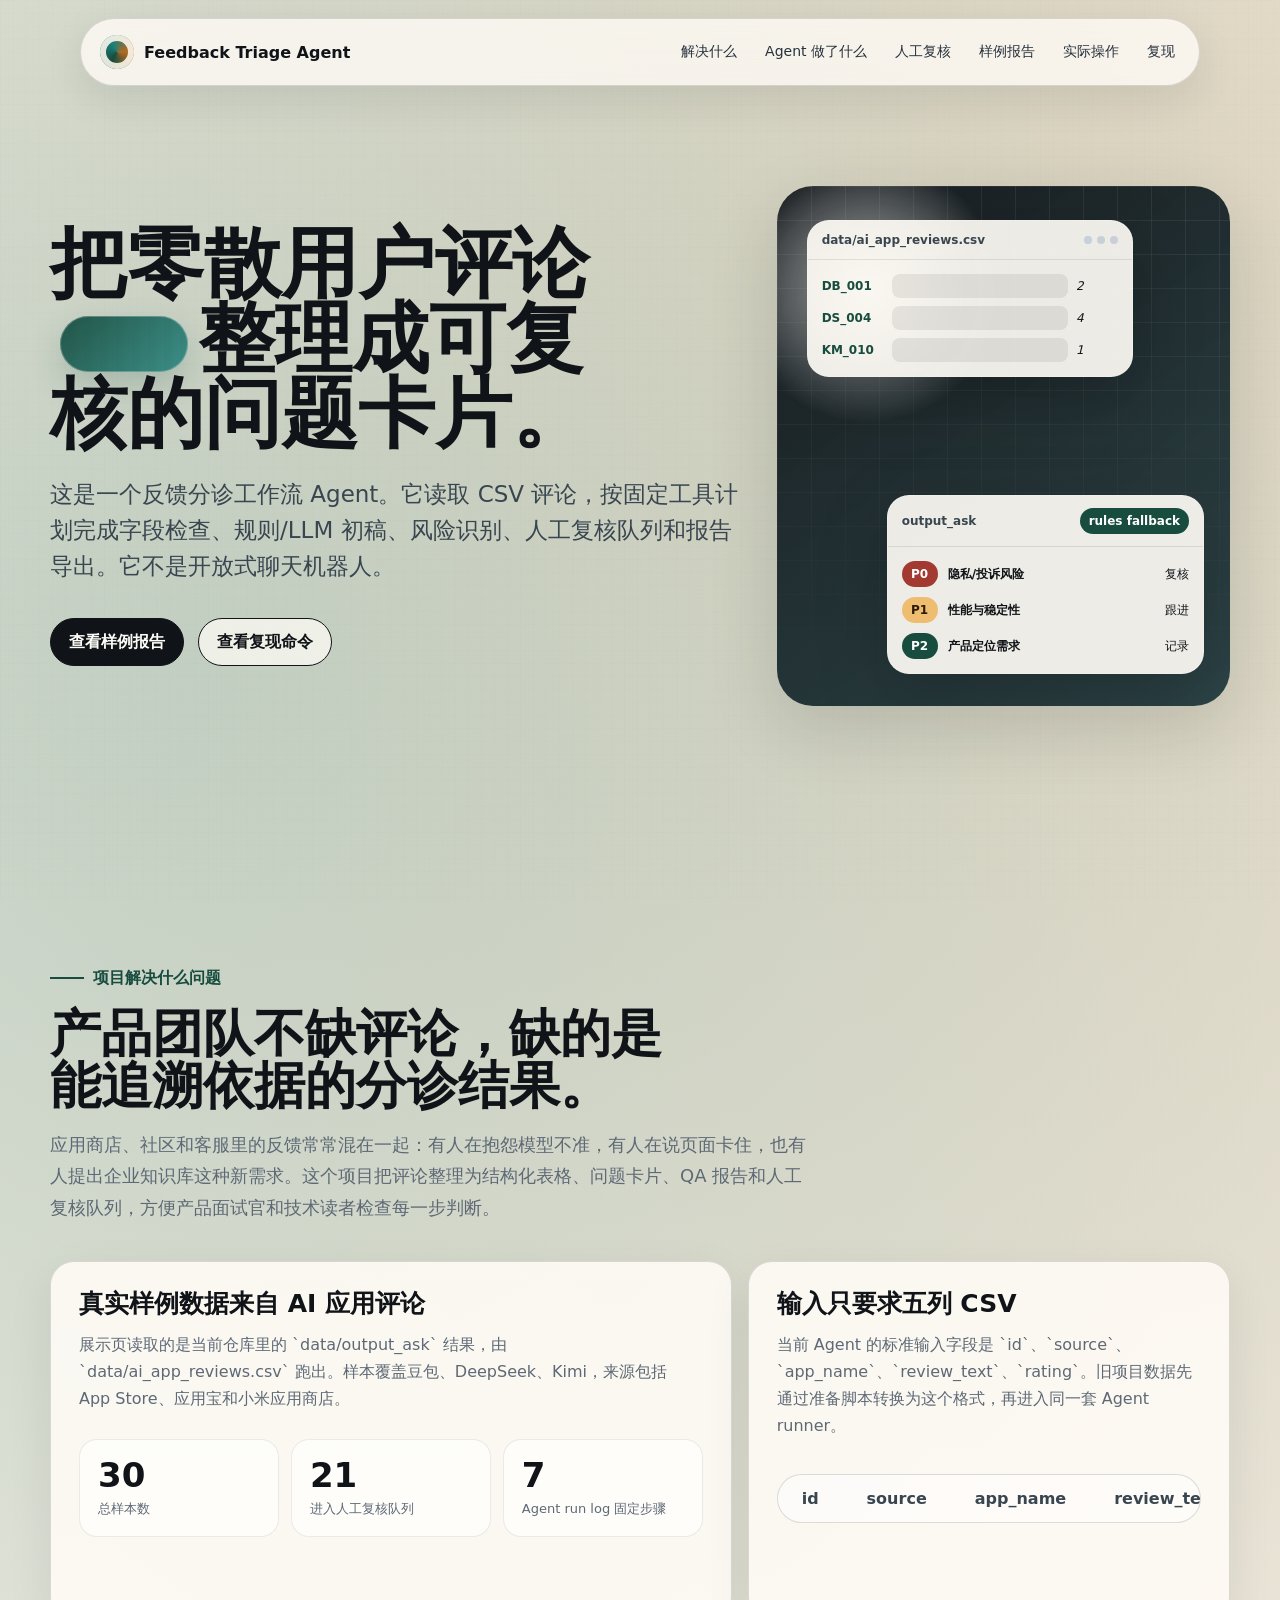
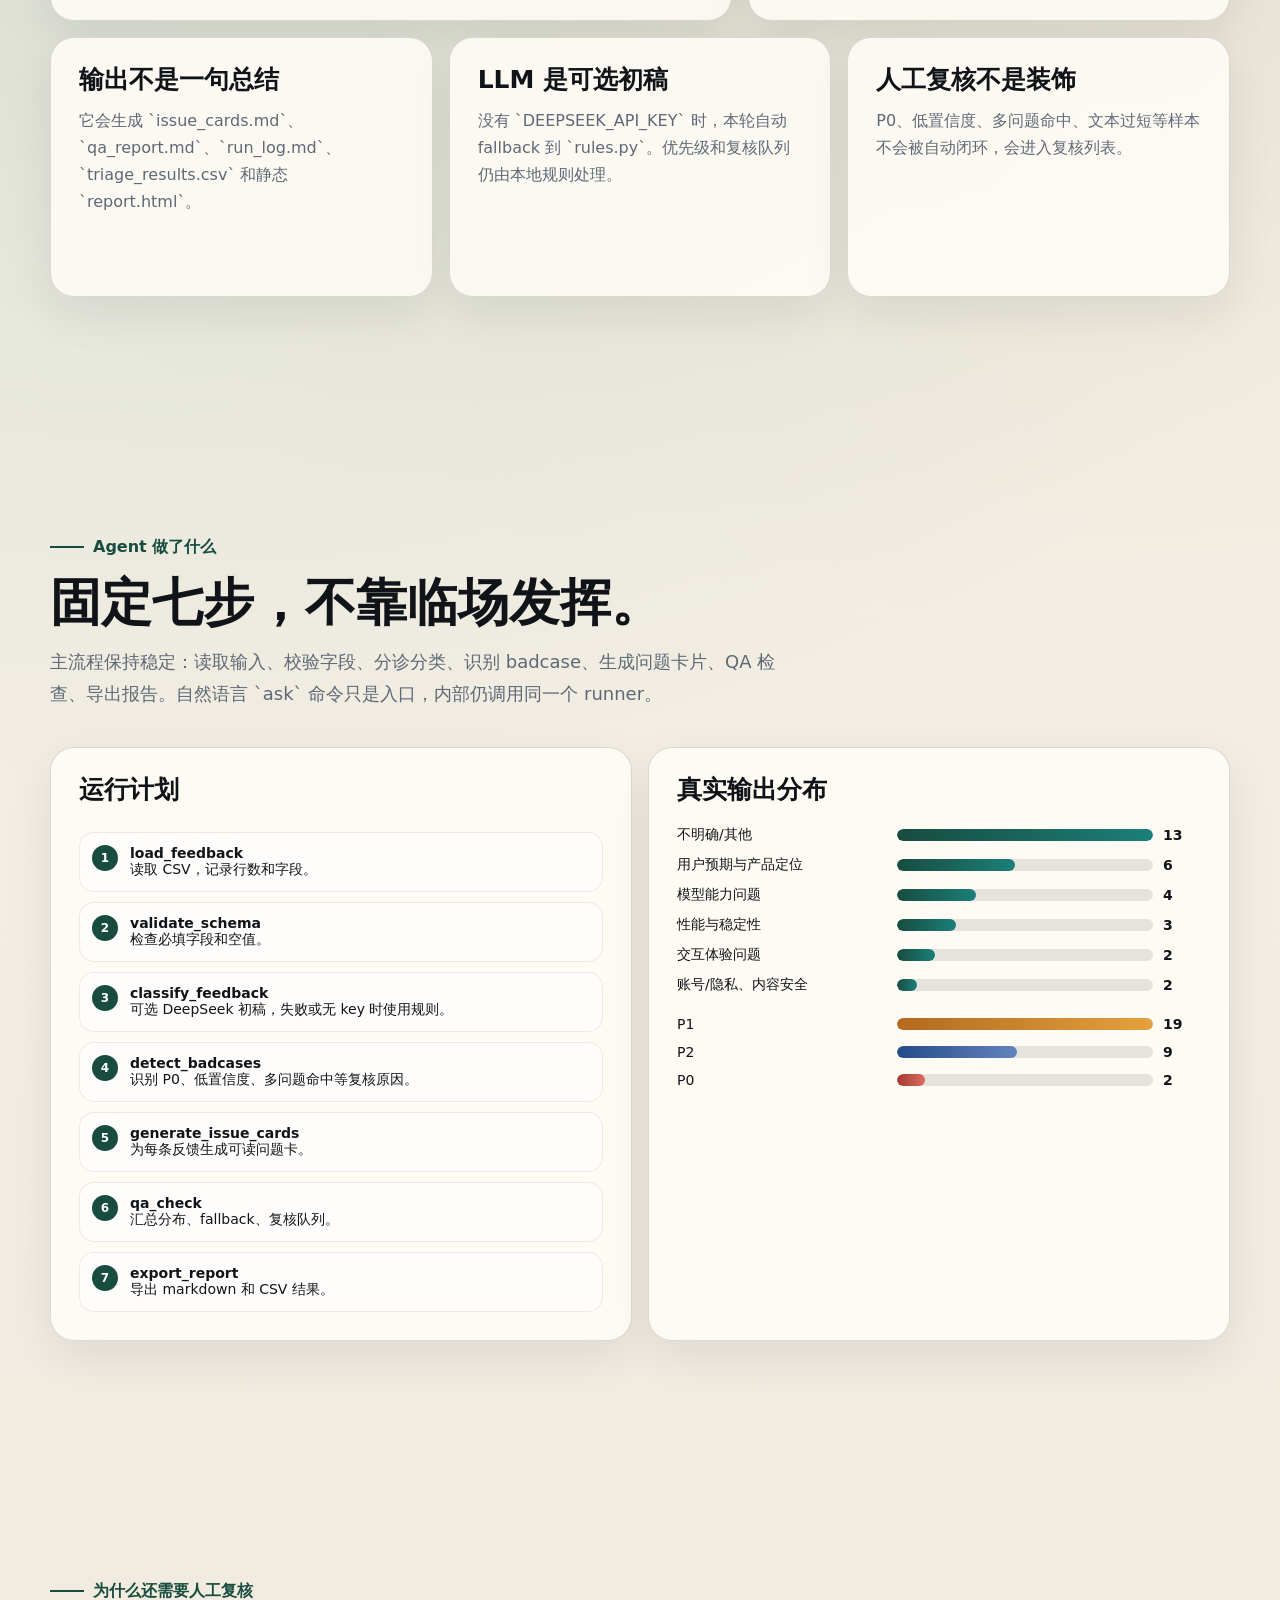
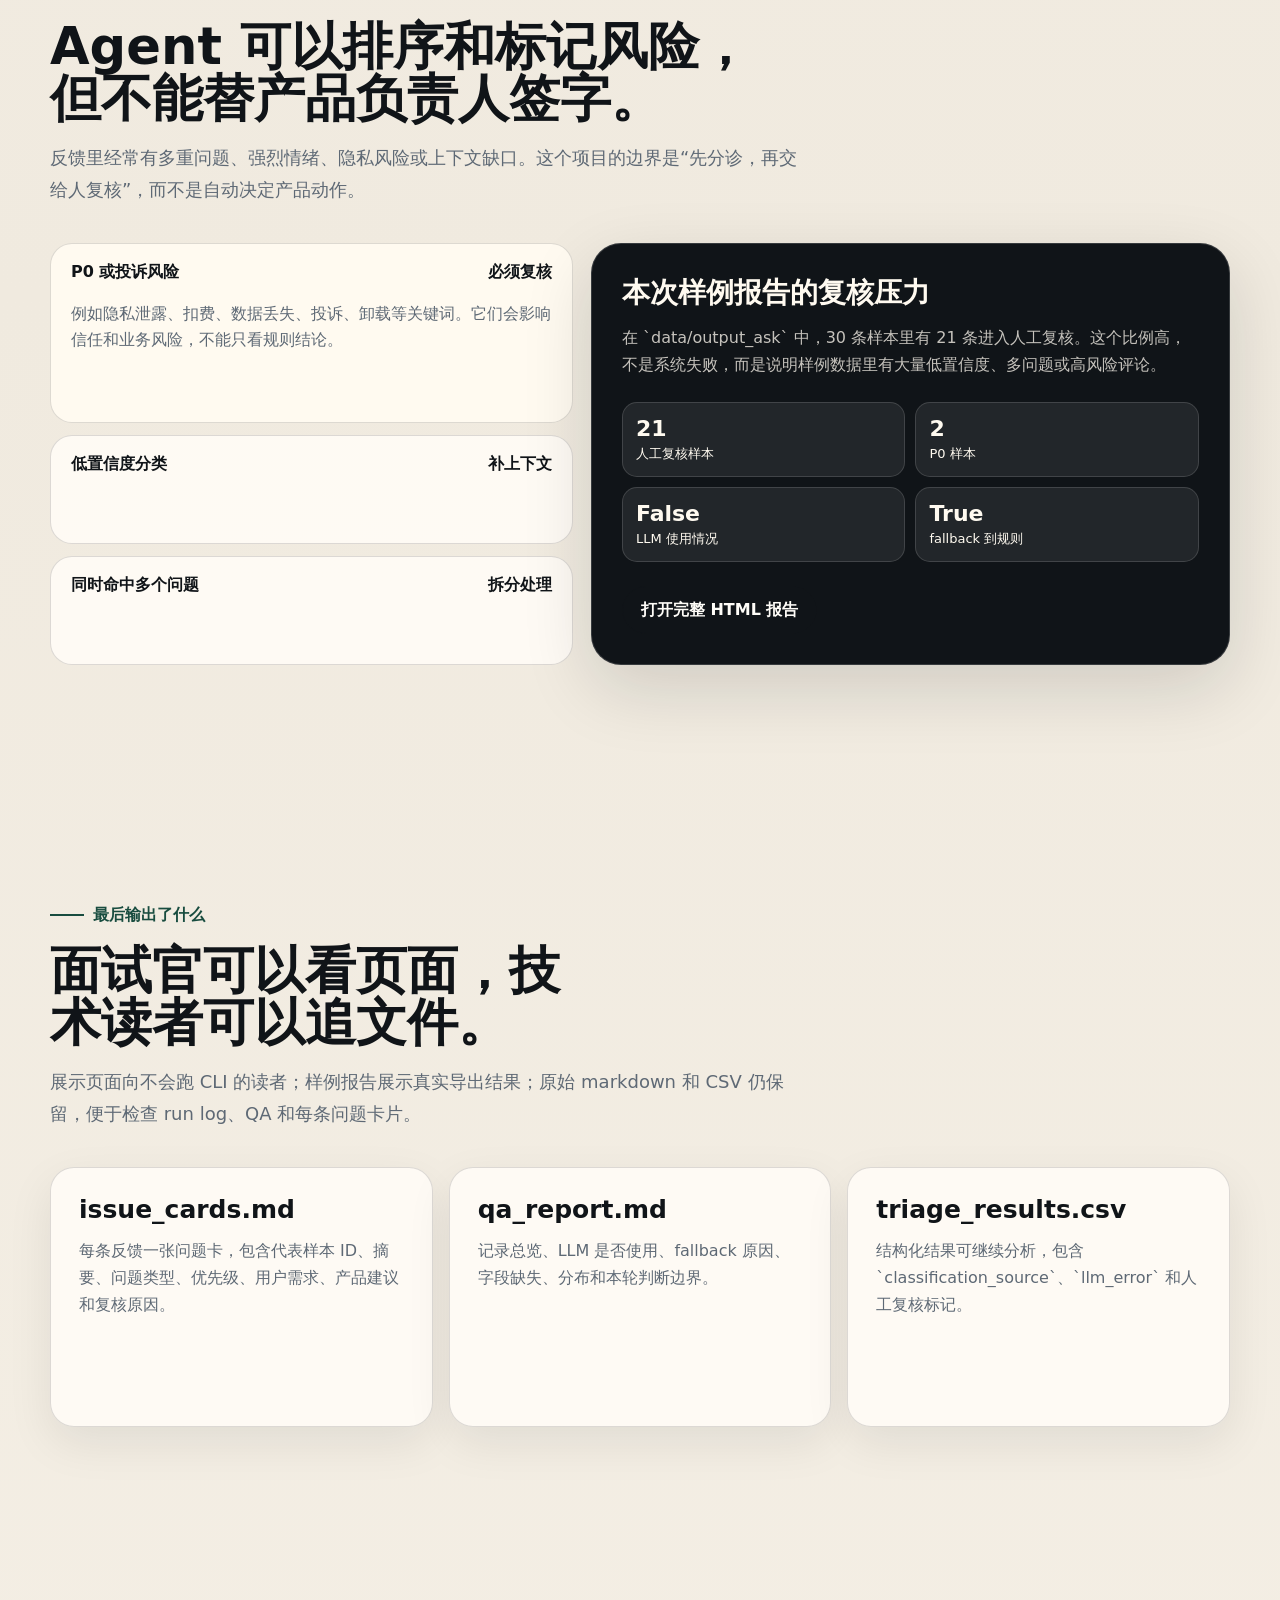
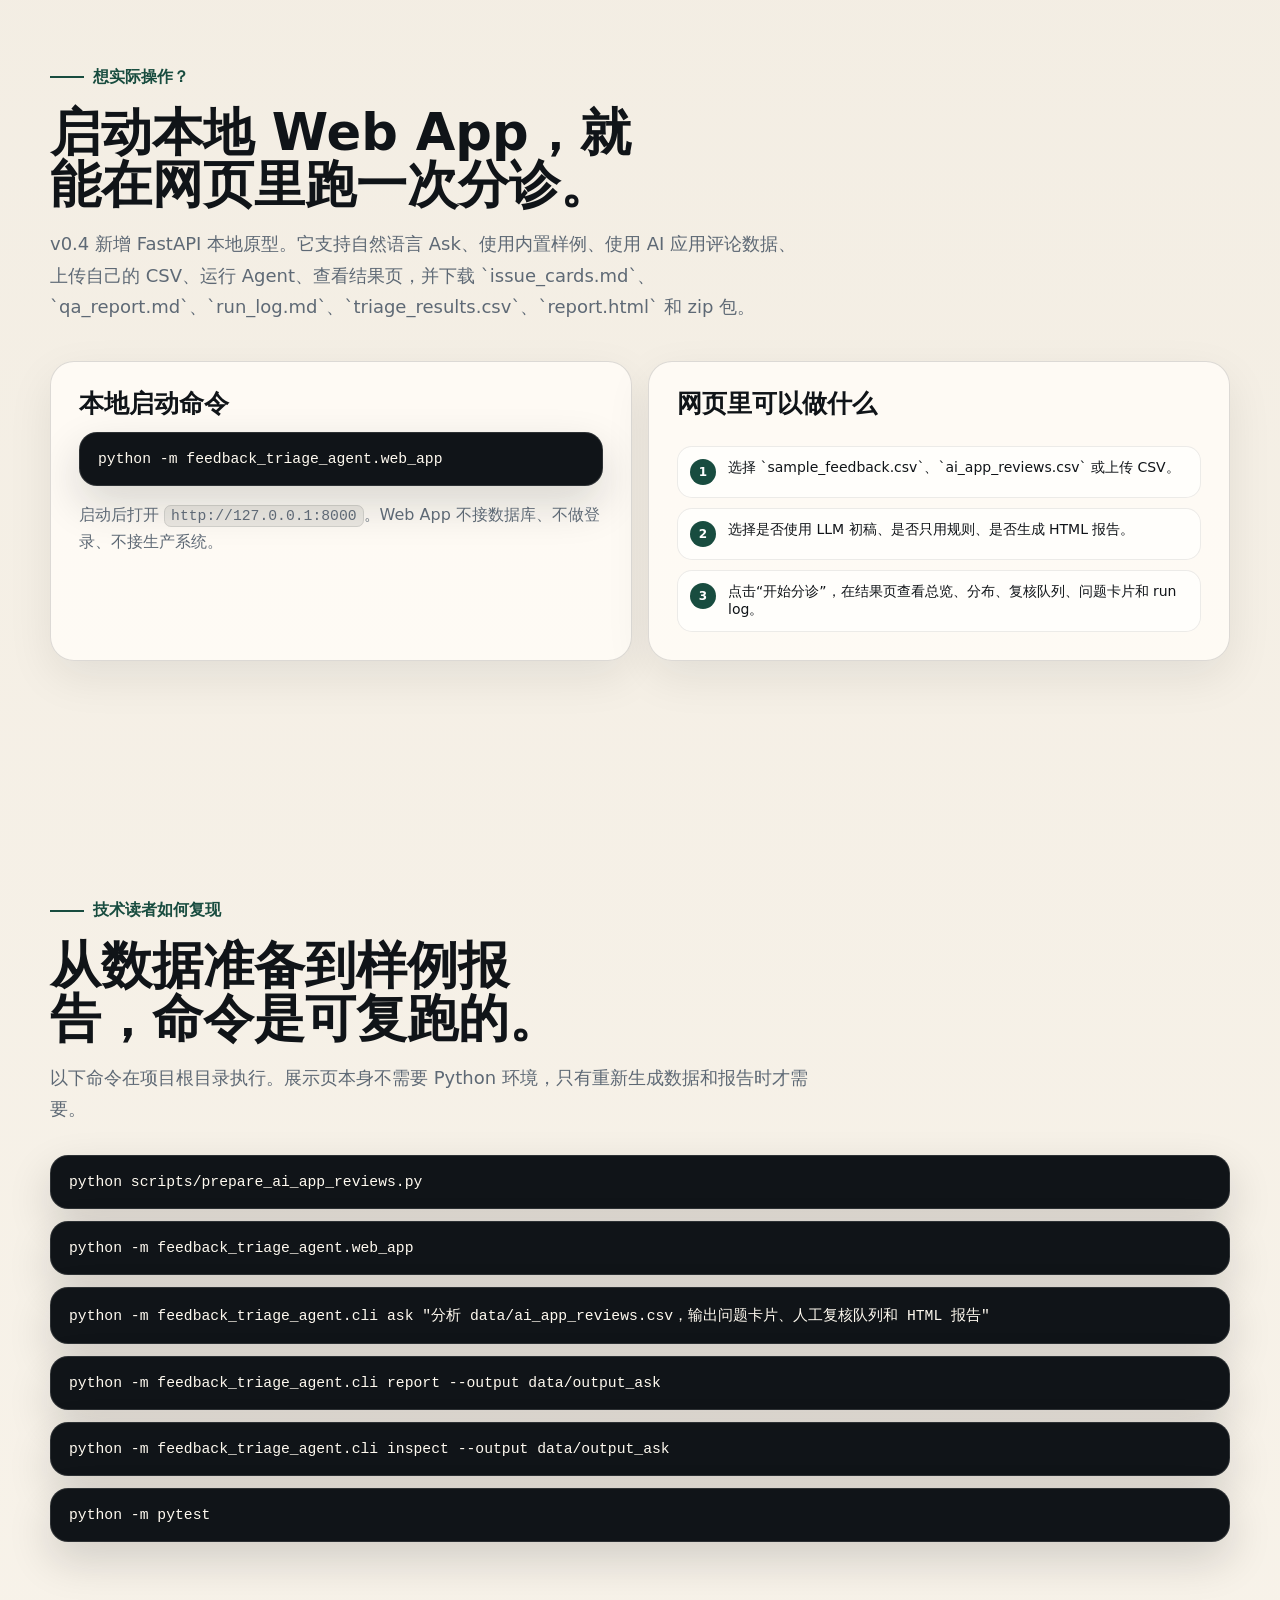
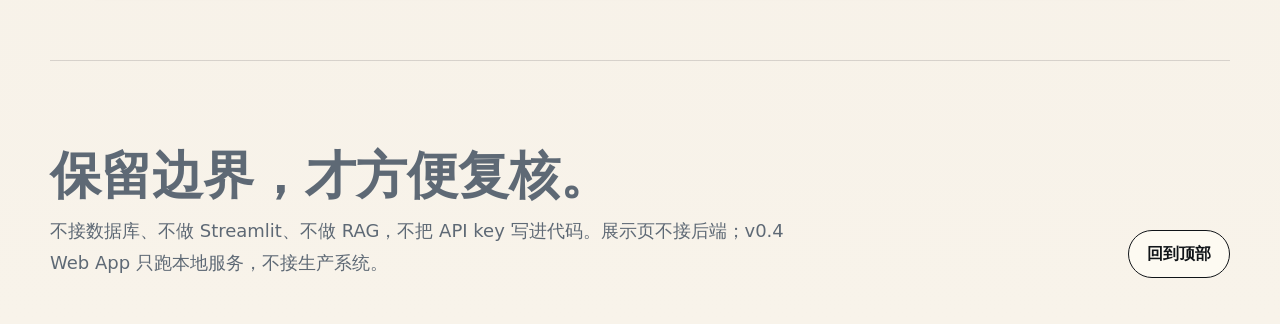
==== docs/index.html @ 5453285f "Add natural language Ask workflow and portfolio screenshots" ====
<!doctype html>
<html lang="zh-CN">
<head>
  <meta charset="utf-8">
  <meta name="viewport" content="width=device-width, initial-scale=1">
  <title>Feedback Triage Agent 展示入口</title>
  <style>
    :root {
      --ink: #101418;
      --muted: #5e6975;
      --paper: #f6f1e8;
      --panel: rgba(255, 252, 246, 0.88);
      --panel-strong: #fffaf0;
      --line: rgba(16, 20, 24, 0.14);
      --green: #184c3f;
      --teal: #1b7f79;
      --amber: #b4691f;
      --red: #a33a32;
      --blue: #244c89;
      --shadow: 0 24px 70px rgba(16, 20, 24, 0.14);
      --radius: 24px;
    }

    * { box-sizing: border-box; }
    html { scroll-behavior: smooth; }
    body {
      margin: 0;
      font-family: ui-sans-serif, system-ui, -apple-system, BlinkMacSystemFont, "Segoe UI", sans-serif;
      color: var(--ink);
      background:
        radial-gradient(circle at 15% 10%, rgba(27, 127, 121, 0.22), transparent 28%),
        radial-gradient(circle at 82% 4%, rgba(180, 105, 31, 0.18), transparent 30%),
        linear-gradient(180deg, #f8f3ea 0%, #f0eadf 52%, #f8f3ea 100%);
      min-height: 100vh;
      overflow-x: hidden;
    }

    a { color: inherit; text-decoration: none; }
    code {
      font-family: ui-monospace, SFMono-Regular, Menlo, Monaco, Consolas, "Liberation Mono", monospace;
      background: rgba(16, 20, 24, 0.08);
      border: 1px solid rgba(16, 20, 24, 0.1);
      border-radius: 7px;
      padding: 2px 6px;
      font-size: 0.92em;
    }

    .grain {
      pointer-events: none;
      position: fixed;
      inset: 0;
      opacity: 0.18;
      mix-blend-mode: multiply;
      background-image:
        linear-gradient(90deg, rgba(16, 20, 24, 0.045) 1px, transparent 1px),
        linear-gradient(rgba(16, 20, 24, 0.035) 1px, transparent 1px);
      background-size: 13px 13px;
      z-index: 1;
    }

    .nav {
      position: sticky;
      top: 18px;
      z-index: 20;
      width: min(1120px, calc(100% - 32px));
      margin: 18px auto 0;
      padding: 10px 12px;
      display: flex;
      align-items: center;
      justify-content: space-between;
      gap: 18px;
      border: 1px solid rgba(16, 20, 24, 0.14);
      border-radius: 999px;
      background: rgba(255, 252, 246, 0.78);
      backdrop-filter: blur(18px);
      box-shadow: 0 14px 40px rgba(16, 20, 24, 0.09);
    }

    .brand {
      display: inline-flex;
      align-items: center;
      gap: 10px;
      padding: 6px 12px 6px 7px;
      font-weight: 740;
      letter-spacing: 0;
      white-space: nowrap;
    }

    .brand-mark {
      width: 34px;
      height: 34px;
      border-radius: 50%;
      background: conic-gradient(from 210deg, var(--green), var(--teal), var(--amber), var(--green));
      box-shadow: inset 0 0 0 6px rgba(255, 250, 240, 0.88);
    }

    .nav-links {
      display: flex;
      align-items: center;
      gap: 4px;
      flex-wrap: wrap;
      justify-content: flex-end;
    }

    .nav-links a {
      padding: 10px 12px;
      border-radius: 999px;
      color: #26313b;
      font-size: 14px;
    }

    .nav-links a:hover { background: rgba(16, 20, 24, 0.08); }

    main {
      position: relative;
      z-index: 2;
      width: min(1180px, calc(100% - 32px));
      margin: 0 auto;
    }

    .hero {
      min-height: 760px;
      display: grid;
      grid-template-columns: minmax(0, 1.1fr) minmax(310px, 0.72fr);
      gap: 34px;
      align-items: center;
      padding: 92px 0 132px;
    }

    h1 {
      max-width: 1120px;
      margin: 0;
      font-size: clamp(44px, 6vw, 82px);
      line-height: 0.98;
      letter-spacing: 0;
      text-wrap: balance;
    }

    .inline-signal {
      display: inline-block;
      width: clamp(78px, 10vw, 140px);
      height: clamp(34px, 4.6vw, 56px);
      margin: 0 10px;
      border-radius: 999px;
      vertical-align: middle;
      background:
        linear-gradient(135deg, rgba(24, 76, 63, 0.95), rgba(27, 127, 121, 0.82)),
        repeating-linear-gradient(90deg, rgba(255,255,255,0.2) 0 8px, transparent 8px 16px);
      box-shadow: inset 0 0 0 1px rgba(255,255,255,0.26), 0 14px 34px rgba(24, 76, 63, 0.2);
    }

    .hero-copy {
      max-width: 760px;
      margin-top: 26px;
      font-size: clamp(18px, 2vw, 23px);
      line-height: 1.55;
      color: #394650;
    }

    .hero-actions {
      display: flex;
      gap: 14px;
      flex-wrap: wrap;
      margin-top: 34px;
    }

    .button {
      display: inline-flex;
      align-items: center;
      justify-content: center;
      min-height: 48px;
      padding: 0 18px;
      border-radius: 999px;
      border: 1px solid var(--ink);
      font-weight: 720;
      transition: transform 220ms ease, box-shadow 220ms ease, background 220ms ease;
    }

    .button:hover { transform: translateY(-2px); box-shadow: 0 16px 34px rgba(16, 20, 24, 0.13); }
    .button.primary { background: var(--ink); color: #fffdf8; }
    .button.secondary { background: rgba(255, 252, 246, 0.72); color: var(--ink); }

    .hero-visual {
      position: relative;
      min-height: 520px;
      border-radius: 36px;
      overflow: hidden;
      background:
        radial-gradient(circle at 20% 20%, rgba(255, 255, 255, 0.72), transparent 24%),
        linear-gradient(145deg, rgba(16, 20, 24, 0.96), rgba(29, 55, 60, 0.92));
      box-shadow: var(--shadow);
      transform: rotate(1.5deg);
    }

    .hero-visual::after {
      content: "";
      position: absolute;
      inset: 0;
      background-image:
        linear-gradient(rgba(255,255,255,0.08) 1px, transparent 1px),
        linear-gradient(90deg, rgba(255,255,255,0.08) 1px, transparent 1px);
      background-size: 34px 34px;
      mask-image: linear-gradient(180deg, rgba(0,0,0,0.88), transparent);
    }

    .screen-card {
      position: absolute;
      z-index: 2;
      border: 1px solid rgba(255,255,255,0.16);
      border-radius: 22px;
      background: rgba(255, 252, 246, 0.92);
      box-shadow: 0 22px 70px rgba(0,0,0,0.24);
      overflow: hidden;
    }

    .screen-card.input {
      width: 72%;
      top: 34px;
      left: 30px;
    }

    .screen-card.output {
      width: 70%;
      right: 26px;
      bottom: 32px;
    }

    .screen-head {
      padding: 12px 14px;
      display: flex;
      justify-content: space-between;
      align-items: center;
      border-bottom: 1px solid rgba(16,20,24,0.1);
      font-size: 12px;
      font-weight: 760;
      color: #394650;
    }

    .dots { display: flex; gap: 5px; }
    .dots span { width: 8px; height: 8px; border-radius: 50%; background: #c7d0d9; }
    .mini-table { padding: 14px; display: grid; gap: 8px; }
    .mini-row { display: grid; grid-template-columns: 62px 1fr 42px; gap: 8px; align-items: center; font-size: 12px; }
    .mini-row span { height: 24px; border-radius: 8px; background: rgba(16,20,24,0.08); display: block; }
    .mini-row strong { color: var(--green); }
    .result-list { padding: 14px; display: grid; gap: 10px; }
    .result-item {
      display: grid;
      grid-template-columns: 36px 1fr auto;
      gap: 10px;
      align-items: center;
      font-size: 12px;
    }
    .result-item b { display: block; }
    .pill {
      display: inline-flex;
      align-items: center;
      justify-content: center;
      height: 26px;
      padding: 0 9px;
      border-radius: 999px;
      font-size: 12px;
      font-weight: 760;
      background: rgba(16,20,24,0.08);
    }
    .pill.danger { color: #fff; background: var(--red); }
    .pill.warn { color: #2b1b08; background: #efbd70; }
    .pill.ok { color: #fff; background: var(--green); }

    section { padding: 118px 0; }

    .section-kicker {
      display: inline-flex;
      align-items: center;
      gap: 9px;
      margin-bottom: 18px;
      color: var(--green);
      font-weight: 800;
    }

    .section-kicker::before {
      content: "";
      width: 34px;
      height: 2px;
      background: currentColor;
    }

    .section-title {
      max-width: 930px;
      margin: 0 0 18px;
      font-size: clamp(34px, 4vw, 58px);
      line-height: 1.02;
      letter-spacing: 0;
      text-wrap: balance;
    }

    .section-copy {
      max-width: 760px;
      margin: 0;
      font-size: 18px;
      line-height: 1.75;
      color: var(--muted);
    }

    .bento {
      margin-top: 38px;
      display: grid;
      grid-template-columns: repeat(12, minmax(0, 1fr));
      grid-auto-flow: dense;
      gap: 16px;
    }

    .card {
      position: relative;
      overflow: hidden;
      min-height: 260px;
      padding: 28px;
      border: 1px solid var(--line);
      border-radius: var(--radius);
      background: var(--panel);
      box-shadow: 0 16px 46px rgba(16, 20, 24, 0.08);
      transition: transform 260ms ease, box-shadow 260ms ease;
    }

    .card:hover { transform: translateY(-4px); box-shadow: var(--shadow); }
    .span-7 { grid-column: span 7; }
    .span-6 { grid-column: span 6; }
    .span-5 { grid-column: span 5; }
    .span-4 { grid-column: span 4; }
    .tall { min-height: 360px; }

    .card h3 {
      margin: 0 0 14px;
      font-size: 25px;
      line-height: 1.12;
      letter-spacing: 0;
    }

    .card p {
      margin: 0;
      color: var(--muted);
      line-height: 1.68;
      font-size: 16px;
    }

    .metric-grid {
      margin-top: 26px;
      display: grid;
      grid-template-columns: repeat(3, 1fr);
      gap: 12px;
    }

    .metric {
      padding: 18px;
      border-radius: 18px;
      background: rgba(255,255,255,0.62);
      border: 1px solid rgba(16,20,24,0.08);
    }

    .metric strong {
      display: block;
      font-size: 34px;
      line-height: 1;
      letter-spacing: 0;
    }

    .metric span {
      display: block;
      margin-top: 8px;
      color: var(--muted);
      font-size: 13px;
      line-height: 1.35;
    }

    .flow {
      margin-top: 28px;
      display: grid;
      gap: 10px;
    }

    .flow-step {
      display: grid;
      grid-template-columns: 26px 1fr;
      gap: 12px;
      align-items: start;
      padding: 12px;
      border-radius: 15px;
      background: rgba(255,255,255,0.58);
      border: 1px solid rgba(16,20,24,0.08);
      font-size: 14px;
    }

    .flow-step i {
      width: 26px;
      height: 26px;
      border-radius: 50%;
      display: inline-flex;
      align-items: center;
      justify-content: center;
      color: #fff;
      background: var(--green);
      font-style: normal;
      font-weight: 800;
      font-size: 12px;
    }

    .distribution {
      margin-top: 22px;
      display: grid;
      gap: 12px;
    }

    .bar {
      display: grid;
      grid-template-columns: minmax(130px, 210px) 1fr 38px;
      gap: 10px;
      align-items: center;
      font-size: 14px;
    }

    .track {
      height: 12px;
      border-radius: 999px;
      overflow: hidden;
      background: rgba(16,20,24,0.1);
    }

    .fill {
      display: block;
      height: 100%;
      border-radius: inherit;
      background: linear-gradient(90deg, var(--green), var(--teal));
    }

    .review-stack {
      margin-top: 38px;
      display: grid;
      grid-template-columns: 0.9fr 1.1fr;
      gap: 18px;
      align-items: stretch;
    }

    .accordion {
      display: grid;
      gap: 12px;
    }

    .accordion-card {
      border: 1px solid var(--line);
      border-radius: 22px;
      background: var(--panel);
      overflow: hidden;
      cursor: pointer;
      transition: background 220ms ease;
    }

    .accordion-card[aria-expanded="true"] { background: var(--panel-strong); }
    .accordion-head {
      display: flex;
      justify-content: space-between;
      gap: 20px;
      padding: 18px 20px;
      font-weight: 780;
    }
    .accordion-body {
      max-height: 0;
      overflow: hidden;
      transition: max-height 280ms ease;
    }
    .accordion-card[aria-expanded="true"] .accordion-body { max-height: 180px; }
    .accordion-body p { padding: 0 20px 18px; margin: 0; color: var(--muted); line-height: 1.65; }

    .report-panel {
      border-radius: 30px;
      border: 1px solid rgba(255,255,255,0.16);
      background: #101418;
      color: #fffaf0;
      padding: 30px;
      box-shadow: var(--shadow);
      overflow: hidden;
    }

    .report-panel h3 { margin: 0 0 12px; font-size: 28px; }
    .report-panel p { color: rgba(255,250,240,0.76); line-height: 1.7; margin: 0 0 22px; }
    .report-grid { display: grid; grid-template-columns: repeat(2, minmax(0, 1fr)); gap: 10px; margin: 24px 0; }
    .report-chip {
      padding: 13px;
      border: 1px solid rgba(255,255,255,0.14);
      border-radius: 15px;
      background: rgba(255,255,255,0.08);
      font-size: 13px;
    }
    .report-chip strong { display: block; font-size: 22px; margin-bottom: 4px; }

    .marquee {
      margin-top: 34px;
      overflow: hidden;
      border: 1px solid var(--line);
      border-radius: 999px;
      background: rgba(255,255,255,0.5);
    }

    .marquee-track {
      display: flex;
      width: max-content;
      animation: move 22s linear infinite;
    }

    .marquee span {
      padding: 14px 24px;
      color: #394650;
      font-weight: 760;
      white-space: nowrap;
    }

    @keyframes move {
      from { transform: translateX(0); }
      to { transform: translateX(-50%); }
    }

    .command-list {
      display: grid;
      gap: 12px;
      margin-top: 30px;
    }

    pre {
      margin: 0;
      padding: 18px;
      border-radius: 18px;
      overflow-x: auto;
      background: #101418;
      color: #fffaf0;
      border: 1px solid rgba(255,255,255,0.12);
      box-shadow: 0 18px 44px rgba(16,20,24,0.16);
    }

    pre code {
      padding: 0;
      border: 0;
      background: transparent;
      color: inherit;
    }

    .footer {
      padding: 88px 0 46px;
      border-top: 1px solid var(--line);
      display: grid;
      grid-template-columns: 1fr auto;
      gap: 24px;
      align-items: end;
      color: var(--muted);
    }

    [data-reveal] {
      opacity: 0;
      transform: translateY(28px) scale(0.98);
      transition: opacity 700ms ease, transform 700ms ease;
    }

    [data-reveal].visible {
      opacity: 1;
      transform: translateY(0) scale(1);
    }

    @media (max-width: 900px) {
      .nav { align-items: flex-start; border-radius: 28px; }
      .nav-links { display: none; }
      .hero { grid-template-columns: 1fr; min-height: auto; padding-top: 78px; }
      .hero-visual { min-height: 420px; transform: none; }
      section { padding: 78px 0; }
      .bento { grid-template-columns: 1fr; }
      .span-7, .span-6, .span-5, .span-4 { grid-column: span 1; }
      .metric-grid, .review-stack, .footer { grid-template-columns: 1fr; }
      .bar { grid-template-columns: 1fr; gap: 6px; }
    }
  </style>
</head>
<body>
  <div class="grain" aria-hidden="true"></div>
  <nav class="nav" aria-label="项目导航">
    <a class="brand" href="#top">
      <span class="brand-mark" aria-hidden="true"></span>
      <span>Feedback Triage Agent</span>
    </a>
    <div class="nav-links">
      <a href="#problem">解决什么</a>
      <a href="#agent">Agent 做了什么</a>
      <a href="#review">人工复核</a>
      <a href="#report">样例报告</a>
      <a href="#webapp">实际操作</a>
      <a href="#reproduce">复现</a>
    </div>
  </nav>

  <main id="top">
    <header class="hero">
      <div data-reveal>
        <h1>把零散用户评论<span class="inline-signal" aria-hidden="true"></span>整理成可复核的问题卡片。</h1>
        <p class="hero-copy">
          这是一个反馈分诊工作流 Agent。它读取 CSV 评论，按固定工具计划完成字段检查、规则/LLM 初稿、风险识别、人工复核队列和报告导出。它不是开放式聊天机器人。
        </p>
        <div class="hero-actions">
          <a class="button primary" href="demo-report.html">查看样例报告</a>
          <a class="button secondary" href="#reproduce">查看复现命令</a>
        </div>
      </div>

      <div class="hero-visual" data-reveal aria-label="输入 CSV 到问题卡片的示意图">
        <div class="screen-card input">
          <div class="screen-head">
            <span>data/ai_app_reviews.csv</span>
            <span class="dots"><span></span><span></span><span></span></span>
          </div>
          <div class="mini-table">
            <div class="mini-row"><strong>DB_001</strong><span></span><em>2</em></div>
            <div class="mini-row"><strong>DS_004</strong><span></span><em>4</em></div>
            <div class="mini-row"><strong>KM_010</strong><span></span><em>1</em></div>
          </div>
        </div>
        <div class="screen-card output">
          <div class="screen-head">
            <span>output_ask</span>
            <span class="pill ok">rules fallback</span>
          </div>
          <div class="result-list">
            <div class="result-item"><span class="pill danger">P0</span><b>隐私/投诉风险</b><span>复核</span></div>
            <div class="result-item"><span class="pill warn">P1</span><b>性能与稳定性</b><span>跟进</span></div>
            <div class="result-item"><span class="pill ok">P2</span><b>产品定位需求</b><span>记录</span></div>
          </div>
        </div>
      </div>
    </header>

    <section id="problem" data-reveal>
      <span class="section-kicker">项目解决什么问题</span>
      <h2 class="section-title">产品团队不缺评论，缺的是能追溯依据的分诊结果。</h2>
      <p class="section-copy">
        应用商店、社区和客服里的反馈常常混在一起：有人在抱怨模型不准，有人在说页面卡住，也有人提出企业知识库这种新需求。这个项目把评论整理为结构化表格、问题卡片、QA 报告和人工复核队列，方便产品面试官和技术读者检查每一步判断。
      </p>

      <div class="bento">
        <article class="card span-7 tall">
          <h3>真实样例数据来自 AI 应用评论</h3>
          <p>展示页读取的是当前仓库里的 `data/output_ask` 结果，由 `data/ai_app_reviews.csv` 跑出。样本覆盖豆包、DeepSeek、Kimi，来源包括 App Store、应用宝和小米应用商店。</p>
          <div class="metric-grid">
            <div class="metric"><strong>30</strong><span>总样本数</span></div>
            <div class="metric"><strong>21</strong><span>进入人工复核队列</span></div>
            <div class="metric"><strong>7</strong><span>Agent run log 固定步骤</span></div>
          </div>
        </article>

        <article class="card span-5 tall">
          <h3>输入只要求五列 CSV</h3>
          <p>当前 Agent 的标准输入字段是 `id`、`source`、`app_name`、`review_text`、`rating`。旧项目数据先通过准备脚本转换为这个格式，再进入同一套 Agent runner。</p>
          <div class="marquee" aria-hidden="true">
            <div class="marquee-track">
              <span>id</span><span>source</span><span>app_name</span><span>review_text</span><span>rating</span>
              <span>id</span><span>source</span><span>app_name</span><span>review_text</span><span>rating</span>
            </div>
          </div>
        </article>

        <article class="card span-4">
          <h3>输出不是一句总结</h3>
          <p>它会生成 `issue_cards.md`、`qa_report.md`、`run_log.md`、`triage_results.csv` 和静态 `report.html`。</p>
        </article>

        <article class="card span-4">
          <h3>LLM 是可选初稿</h3>
          <p>没有 `DEEPSEEK_API_KEY` 时，本轮自动 fallback 到 `rules.py`。优先级和复核队列仍由本地规则处理。</p>
        </article>

        <article class="card span-4">
          <h3>人工复核不是装饰</h3>
          <p>P0、低置信度、多问题命中、文本过短等样本不会被自动闭环，会进入复核列表。</p>
        </article>
      </div>
    </section>

    <section id="agent" data-reveal>
      <span class="section-kicker">Agent 做了什么</span>
      <h2 class="section-title">固定七步，不靠临场发挥。</h2>
      <p class="section-copy">
        主流程保持稳定：读取输入、校验字段、分诊分类、识别 badcase、生成问题卡片、QA 检查、导出报告。自然语言 `ask` 命令只是入口，内部仍调用同一个 runner。
      </p>
      <div class="bento">
        <article class="card span-6 tall">
          <h3>运行计划</h3>
          <div class="flow">
            <div class="flow-step"><i>1</i><span><strong>load_feedback</strong><br>读取 CSV，记录行数和字段。</span></div>
            <div class="flow-step"><i>2</i><span><strong>validate_schema</strong><br>检查必填字段和空值。</span></div>
            <div class="flow-step"><i>3</i><span><strong>classify_feedback</strong><br>可选 DeepSeek 初稿，失败或无 key 时使用规则。</span></div>
            <div class="flow-step"><i>4</i><span><strong>detect_badcases</strong><br>识别 P0、低置信度、多问题命中等复核原因。</span></div>
            <div class="flow-step"><i>5</i><span><strong>generate_issue_cards</strong><br>为每条反馈生成可读问题卡。</span></div>
            <div class="flow-step"><i>6</i><span><strong>qa_check</strong><br>汇总分布、fallback、复核队列。</span></div>
            <div class="flow-step"><i>7</i><span><strong>export_report</strong><br>导出 markdown 和 CSV 结果。</span></div>
          </div>
        </article>

        <article class="card span-6 tall">
          <h3>真实输出分布</h3>
          <div class="distribution">
            <div class="bar"><span>不明确/其他</span><div class="track"><span class="fill" style="width:100%"></span></div><strong>13</strong></div>
            <div class="bar"><span>用户预期与产品定位</span><div class="track"><span class="fill" style="width:46%"></span></div><strong>6</strong></div>
            <div class="bar"><span>模型能力问题</span><div class="track"><span class="fill" style="width:31%"></span></div><strong>4</strong></div>
            <div class="bar"><span>性能与稳定性</span><div class="track"><span class="fill" style="width:23%"></span></div><strong>3</strong></div>
            <div class="bar"><span>交互体验问题</span><div class="track"><span class="fill" style="width:15%"></span></div><strong>2</strong></div>
            <div class="bar"><span>账号/隐私、内容安全</span><div class="track"><span class="fill" style="width:8%"></span></div><strong>2</strong></div>
          </div>
          <div class="distribution" aria-label="优先级分布">
            <div class="bar"><span>P1</span><div class="track"><span class="fill" style="width:100%; background:linear-gradient(90deg,var(--amber),#e4a13d)"></span></div><strong>19</strong></div>
            <div class="bar"><span>P2</span><div class="track"><span class="fill" style="width:47%; background:linear-gradient(90deg,var(--blue),#6284bd)"></span></div><strong>9</strong></div>
            <div class="bar"><span>P0</span><div class="track"><span class="fill" style="width:11%; background:linear-gradient(90deg,var(--red),#db6c5e)"></span></div><strong>2</strong></div>
          </div>
        </article>
      </div>
    </section>

    <section id="review" data-reveal>
      <span class="section-kicker">为什么还需要人工复核</span>
      <h2 class="section-title">Agent 可以排序和标记风险，但不能替产品负责人签字。</h2>
      <p class="section-copy">
        反馈里经常有多重问题、强烈情绪、隐私风险或上下文缺口。这个项目的边界是“先分诊，再交给人复核”，而不是自动决定产品动作。
      </p>

      <div class="review-stack">
        <div class="accordion" aria-label="人工复核原因">
          <article class="accordion-card" aria-expanded="true" tabindex="0">
            <div class="accordion-head"><span>P0 或投诉风险</span><span>必须复核</span></div>
            <div class="accordion-body"><p>例如隐私泄露、扣费、数据丢失、投诉、卸载等关键词。它们会影响信任和业务风险，不能只看规则结论。</p></div>
          </article>
          <article class="accordion-card" aria-expanded="false" tabindex="0">
            <div class="accordion-head"><span>低置信度分类</span><span>补上下文</span></div>
            <div class="accordion-body"><p>当评论过短或没有命中明确关键词时，Agent 会把它放入复核队列，避免把含糊反馈包装成确定结论。</p></div>
          </article>
          <article class="accordion-card" aria-expanded="false" tabindex="0">
            <div class="accordion-head"><span>同时命中多个问题</span><span>拆分处理</span></div>
            <div class="accordion-body"><p>同一条评论可能同时包含模型质量、页面卡顿、复制交互。它需要人工拆成多个可跟进问题，而不是合并成一个泛泛建议。</p></div>
          </article>
        </div>

        <aside class="report-panel">
          <h3>本次样例报告的复核压力</h3>
          <p>在 `data/output_ask` 中，30 条样本里有 21 条进入人工复核。这个比例高，不是系统失败，而是说明样例数据里有大量低置信度、多问题或高风险评论。</p>
          <div class="report-grid">
            <div class="report-chip"><strong>21</strong>人工复核样本</div>
            <div class="report-chip"><strong>2</strong>P0 样本</div>
            <div class="report-chip"><strong>False</strong>LLM 使用情况</div>
            <div class="report-chip"><strong>True</strong>fallback 到规则</div>
          </div>
          <a class="button primary" href="demo-report.html">打开完整 HTML 报告</a>
        </aside>
      </div>
    </section>

    <section id="report" data-reveal>
      <span class="section-kicker">最后输出了什么</span>
      <h2 class="section-title">面试官可以看页面，技术读者可以追文件。</h2>
      <p class="section-copy">
        展示页面向不会跑 CLI 的读者；样例报告展示真实导出结果；原始 markdown 和 CSV 仍保留，便于检查 run log、QA 和每条问题卡片。
      </p>
      <div class="bento">
        <article class="card span-4">
          <h3>issue_cards.md</h3>
          <p>每条反馈一张问题卡，包含代表样本 ID、摘要、问题类型、优先级、用户需求、产品建议和复核原因。</p>
        </article>
        <article class="card span-4">
          <h3>qa_report.md</h3>
          <p>记录总览、LLM 是否使用、fallback 原因、字段缺失、分布和本轮判断边界。</p>
        </article>
        <article class="card span-4">
          <h3>triage_results.csv</h3>
          <p>结构化结果可继续分析，包含 `classification_source`、`llm_error` 和人工复核标记。</p>
        </article>
      </div>
    </section>

    <section id="webapp" data-reveal>
      <span class="section-kicker">想实际操作？</span>
      <h2 class="section-title">启动本地 Web App，就能在网页里跑一次分诊。</h2>
      <p class="section-copy">
        v0.4 新增 FastAPI 本地原型。它支持自然语言 Ask、使用内置样例、使用 AI 应用评论数据、上传自己的 CSV、运行 Agent、查看结果页，并下载 `issue_cards.md`、`qa_report.md`、`run_log.md`、`triage_results.csv`、`report.html` 和 zip 包。
      </p>
      <div class="bento">
        <article class="card span-6">
          <h3>本地启动命令</h3>
          <pre><code>python -m feedback_triage_agent.web_app</code></pre>
          <p style="margin-top:16px;">启动后打开 <code>http://127.0.0.1:8000</code>。Web App 不接数据库、不做登录、不接生产系统。</p>
        </article>
        <article class="card span-6">
          <h3>网页里可以做什么</h3>
          <div class="flow">
            <div class="flow-step"><i>1</i><span>选择 `sample_feedback.csv`、`ai_app_reviews.csv` 或上传 CSV。</span></div>
            <div class="flow-step"><i>2</i><span>选择是否使用 LLM 初稿、是否只用规则、是否生成 HTML 报告。</span></div>
            <div class="flow-step"><i>3</i><span>点击“开始分诊”，在结果页查看总览、分布、复核队列、问题卡片和 run log。</span></div>
          </div>
        </article>
      </div>
    </section>

    <section id="reproduce" data-reveal>
      <span class="section-kicker">技术读者如何复现</span>
      <h2 class="section-title">从数据准备到样例报告，命令是可复跑的。</h2>
      <p class="section-copy">以下命令在项目根目录执行。展示页本身不需要 Python 环境，只有重新生成数据和报告时才需要。</p>
      <div class="command-list">
        <pre><code>python scripts/prepare_ai_app_reviews.py</code></pre>
        <pre><code>python -m feedback_triage_agent.web_app</code></pre>
        <pre><code>python -m feedback_triage_agent.cli ask "分析 data/ai_app_reviews.csv，输出问题卡片、人工复核队列和 HTML 报告"</code></pre>
        <pre><code>python -m feedback_triage_agent.cli report --output data/output_ask</code></pre>
        <pre><code>python -m feedback_triage_agent.cli inspect --output data/output_ask</code></pre>
        <pre><code>python -m pytest</code></pre>
      </div>
    </section>

    <footer class="footer">
      <div>
        <h2 class="section-title" style="margin-bottom:14px;">保留边界，才方便复核。</h2>
        <p class="section-copy">不接数据库、不做 Streamlit、不做 RAG，不把 API key 写进代码。展示页不接后端；v0.4 Web App 只跑本地服务，不接生产系统。</p>
      </div>
      <a class="button secondary" href="#top">回到顶部</a>
    </footer>
  </main>

  <script>
    const observer = new IntersectionObserver((entries) => {
      entries.forEach((entry) => {
        if (entry.isIntersecting) entry.target.classList.add('visible');
      });
    }, { threshold: 0.12 });

    document.querySelectorAll('[data-reveal]').forEach((node) => observer.observe(node));

    document.querySelectorAll('.accordion-card').forEach((card) => {
      const toggle = () => {
        document.querySelectorAll('.accordion-card').forEach((item) => item.setAttribute('aria-expanded', 'false'));
        card.setAttribute('aria-expanded', 'true');
      };
      card.addEventListener('click', toggle);
      card.addEventListener('keydown', (event) => {
        if (event.key === 'Enter' || event.key === ' ') {
          event.preventDefault();
          toggle();
        }
      });
    });
  </script>
</body>
</html>
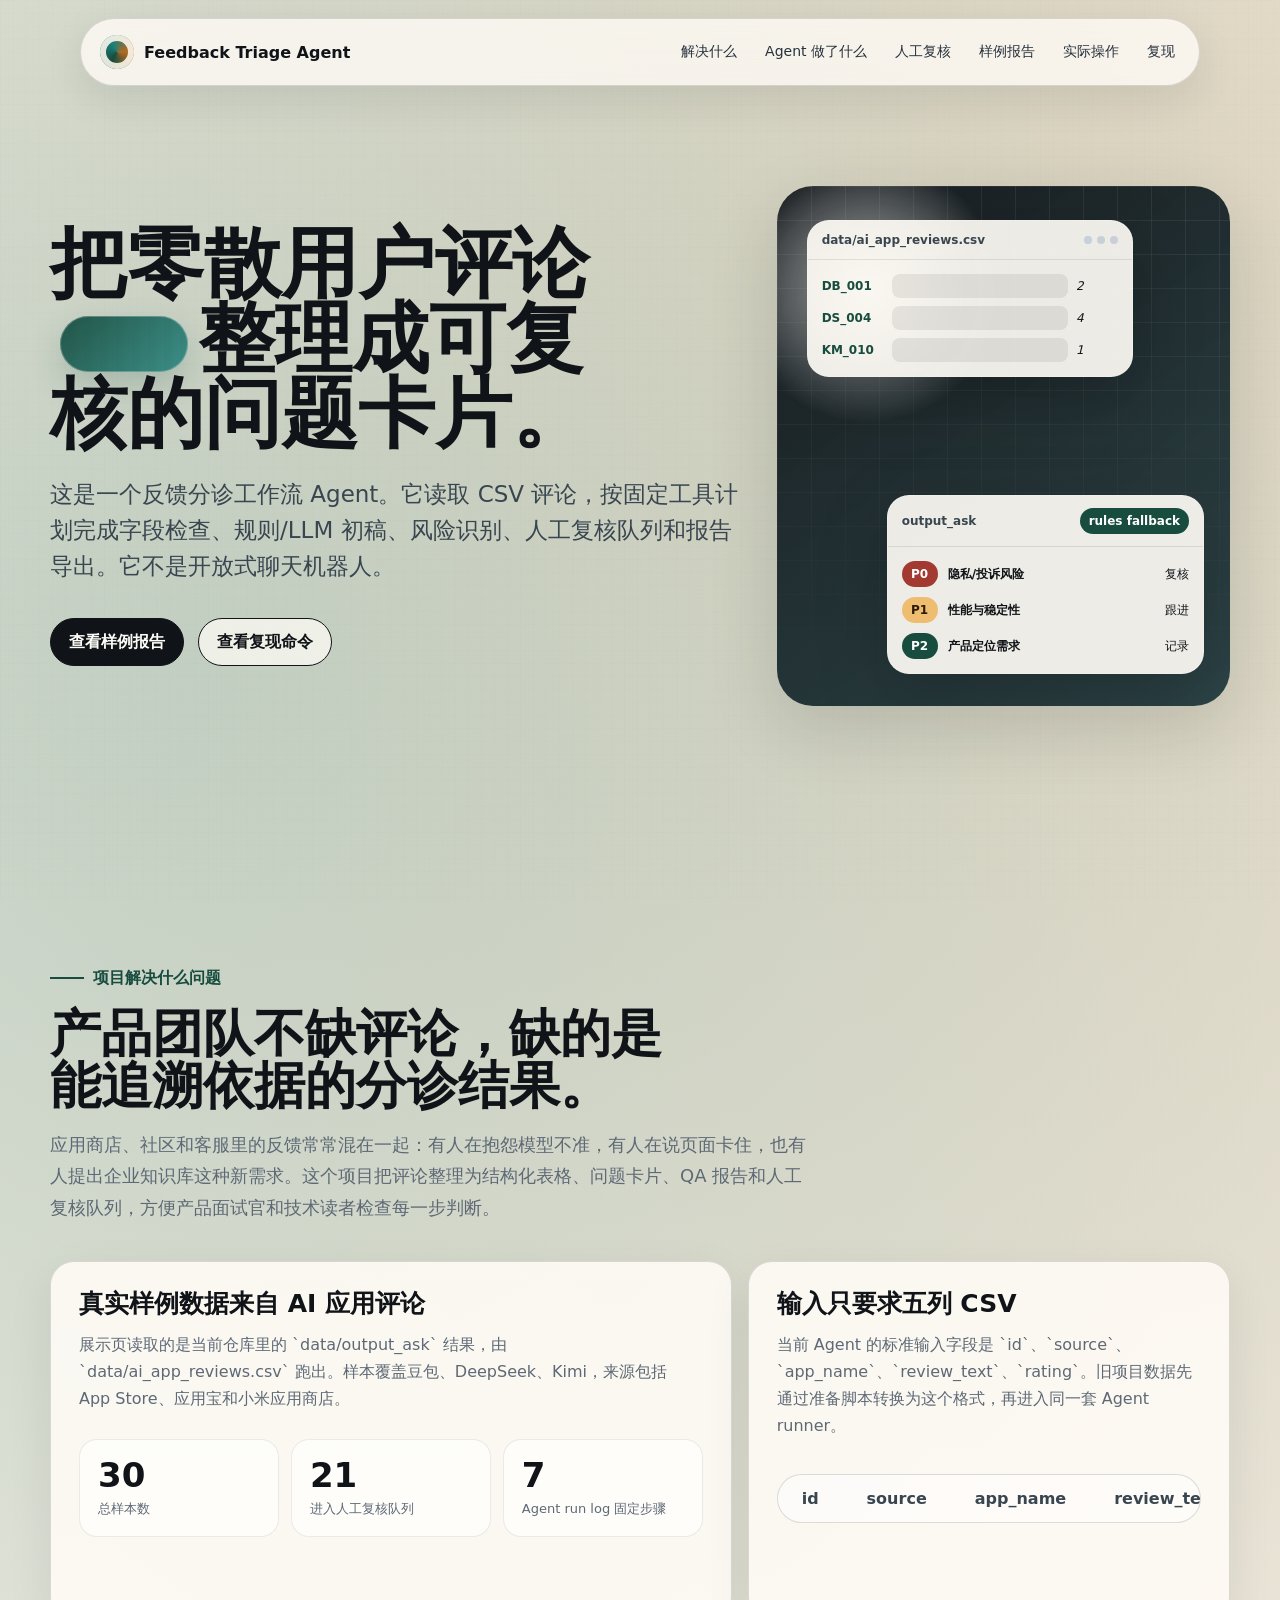
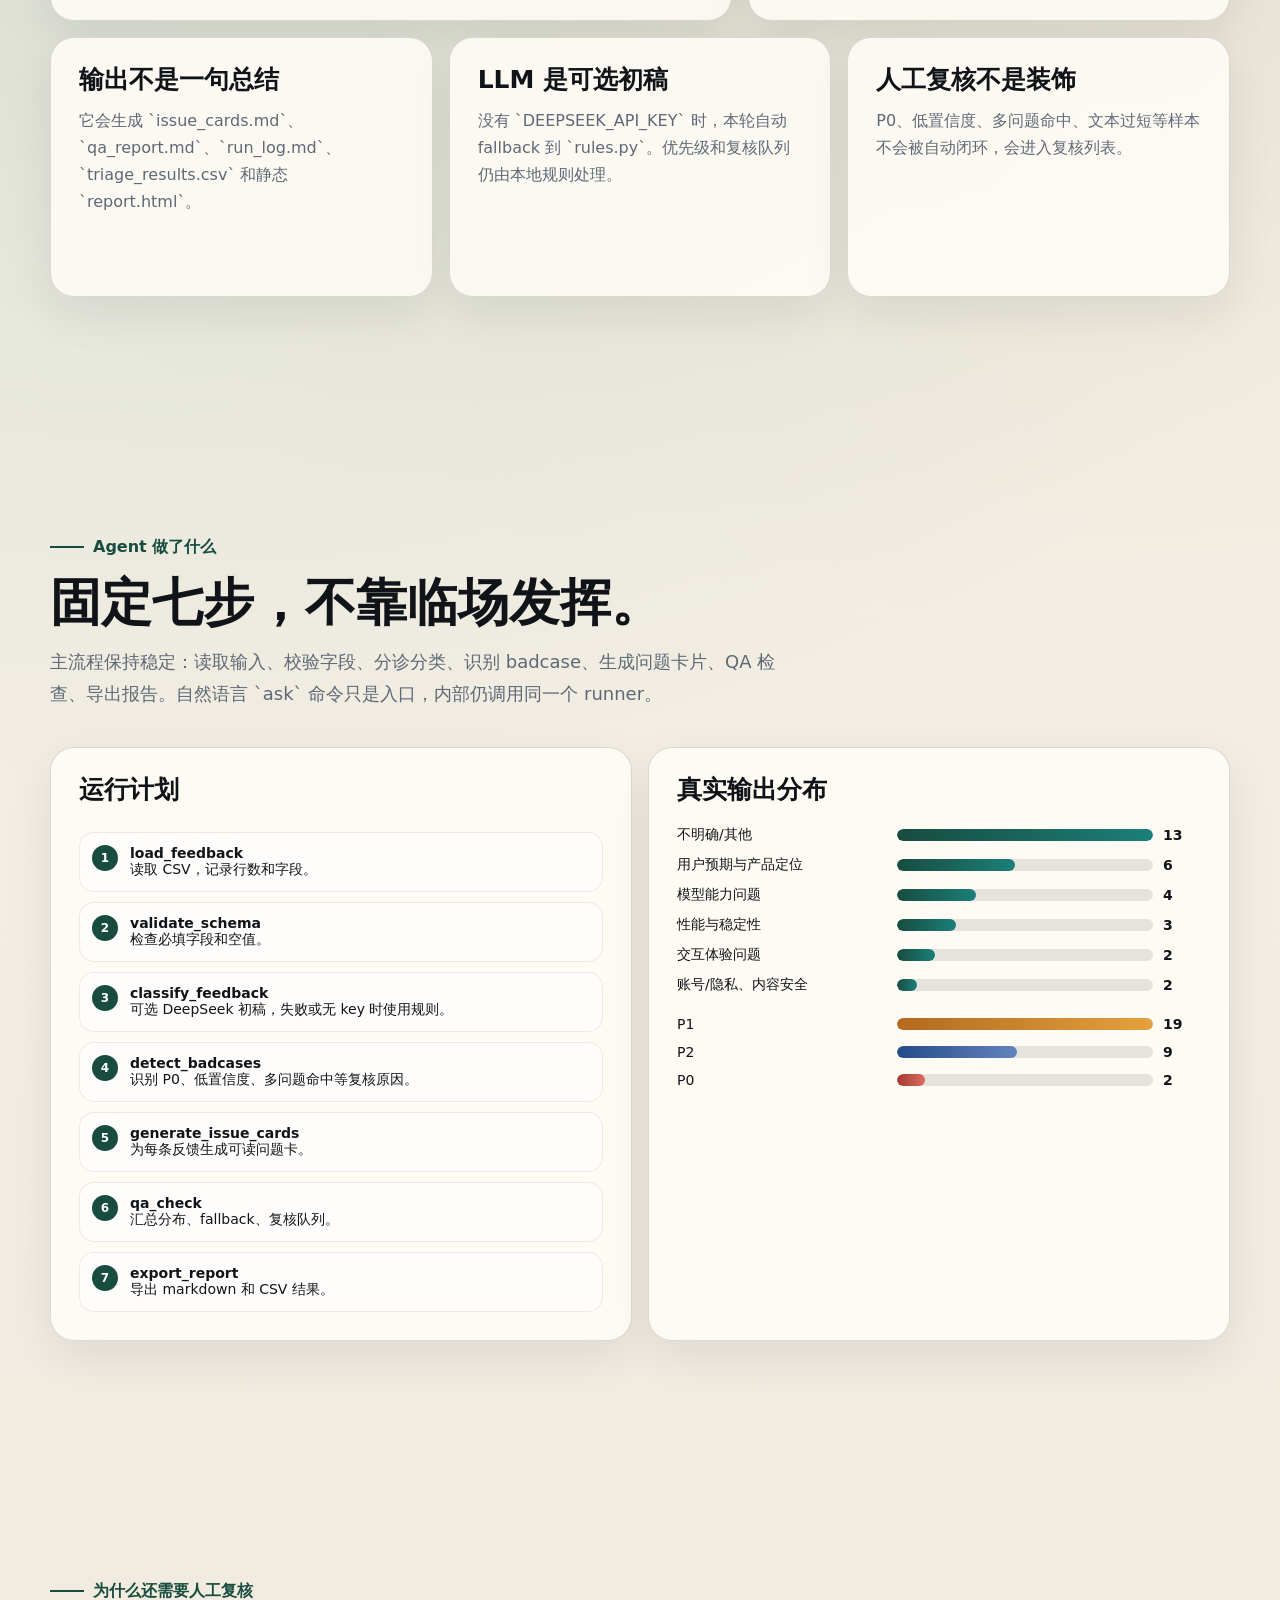
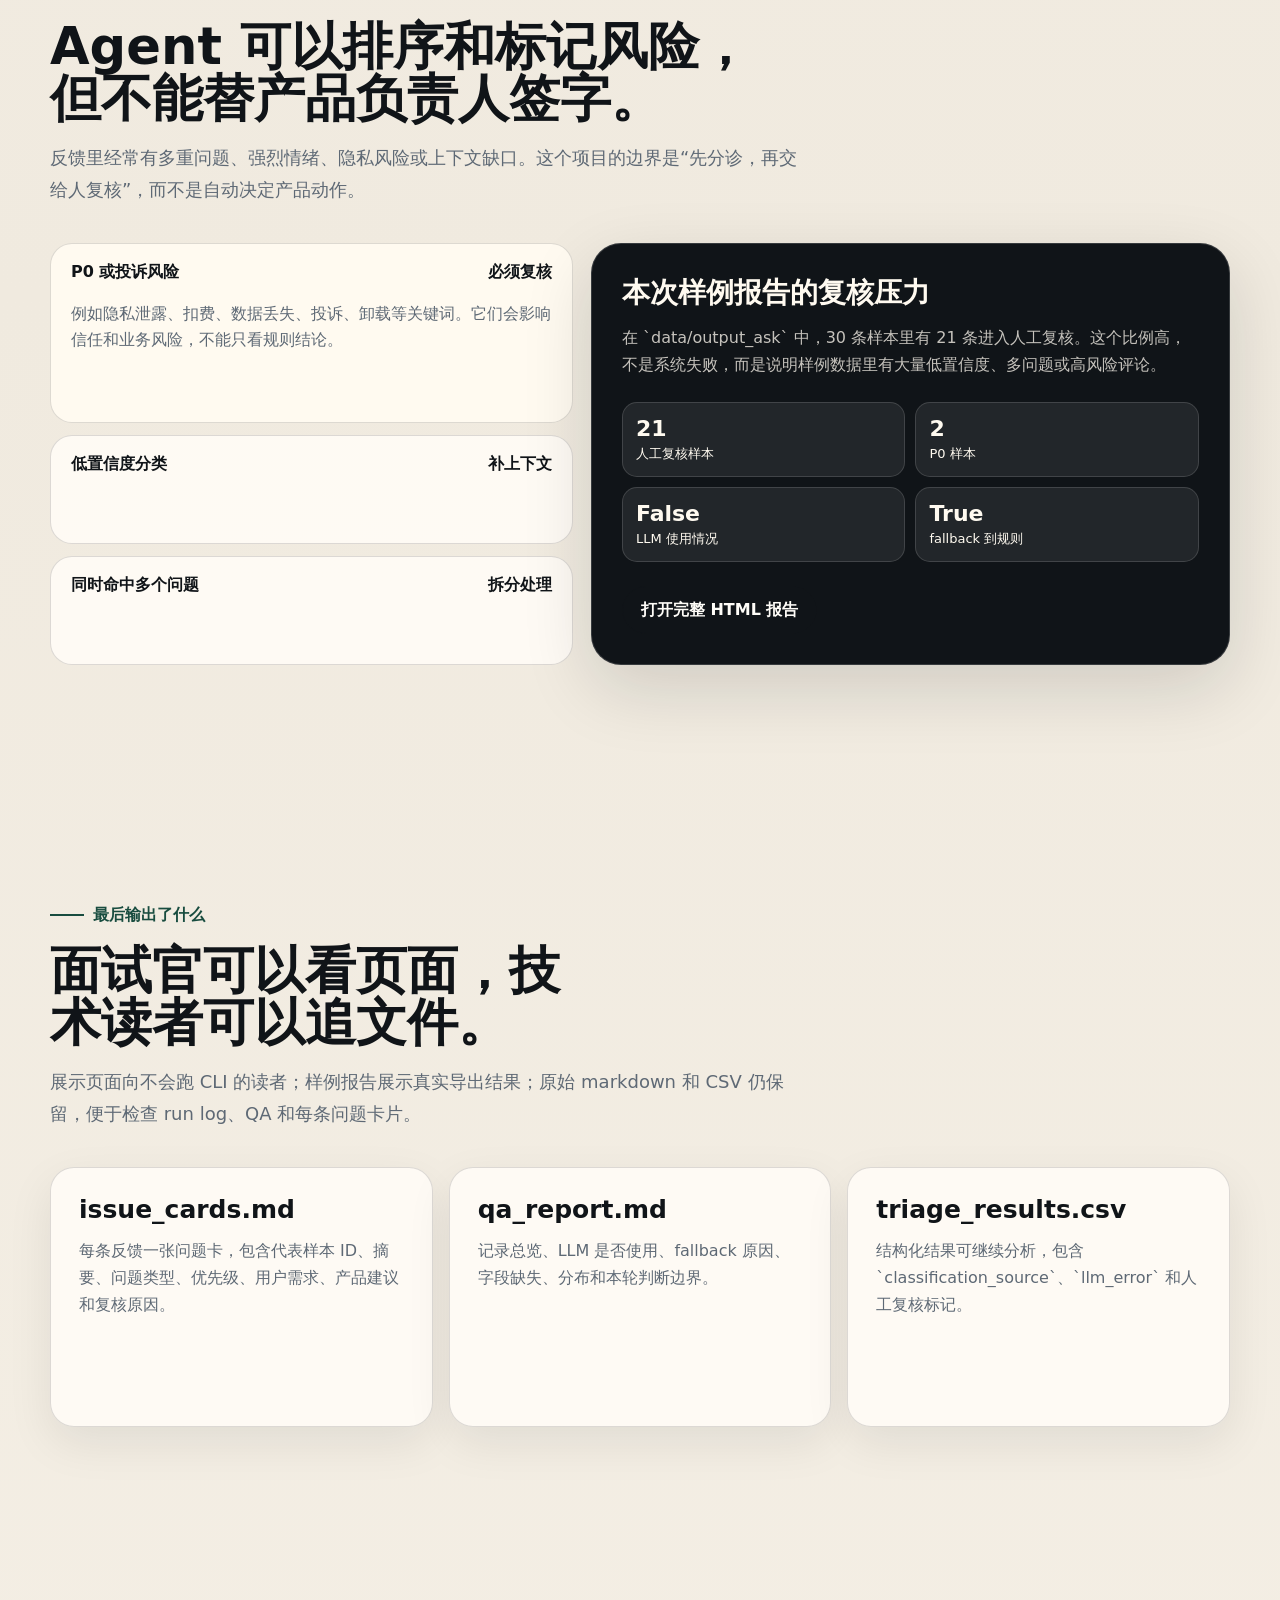
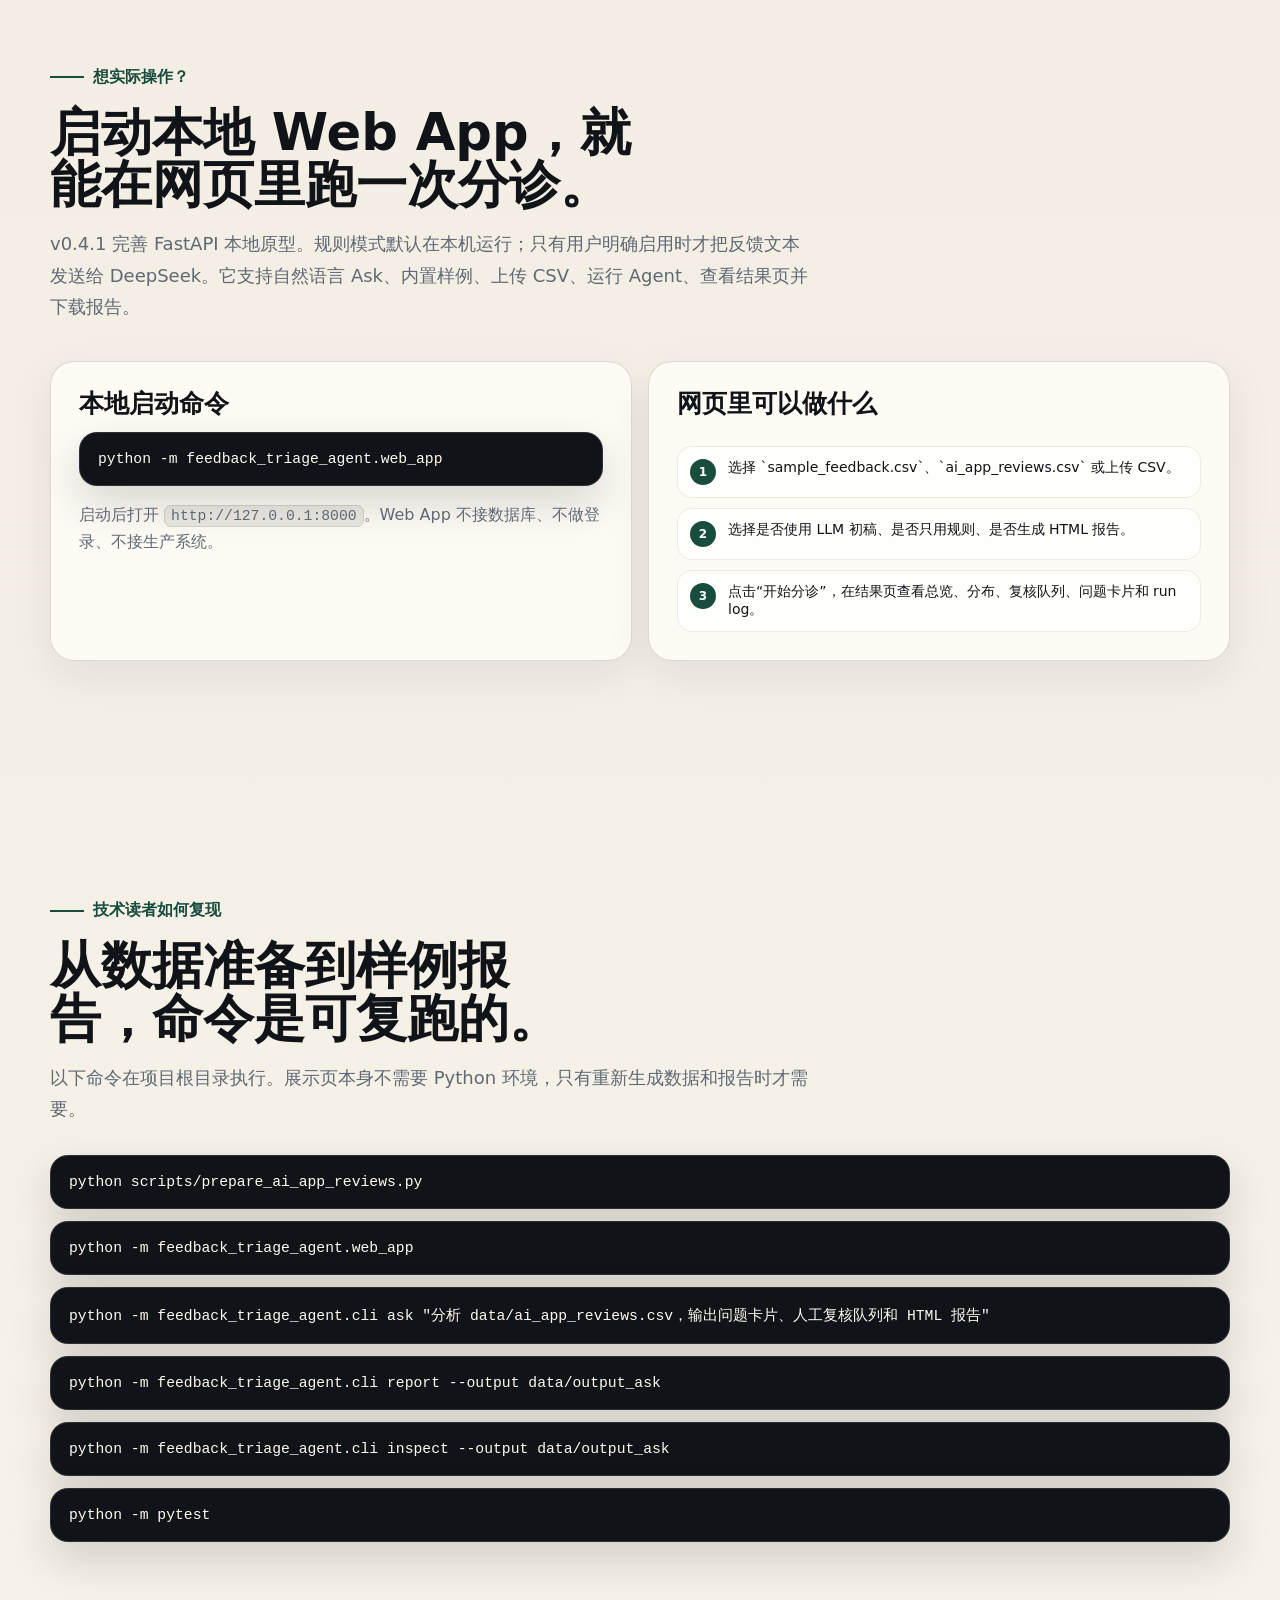
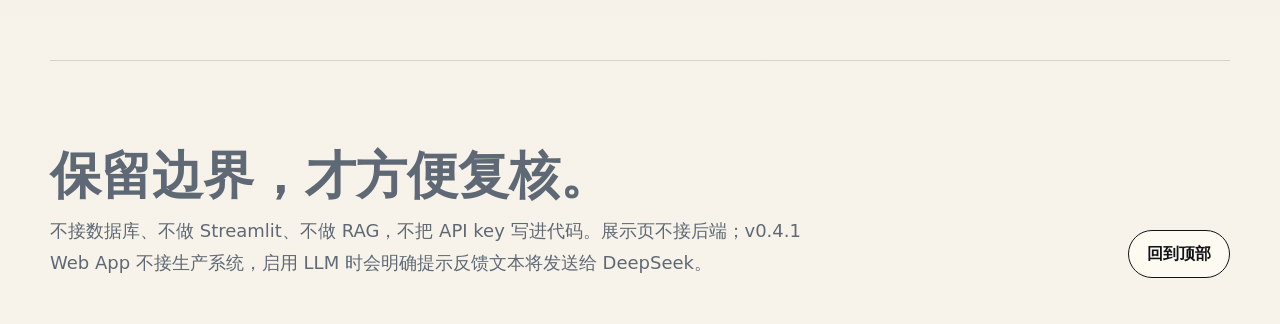
==== commit ec08bed5: "Release v0.4.1 stability fixes" ====
--- a/docs/index.html
+++ b/docs/index.html
@@ -779,7 +779,7 @@
       <span class="section-kicker">想实际操作？</span>
       <h2 class="section-title">启动本地 Web App，就能在网页里跑一次分诊。</h2>
       <p class="section-copy">
-        v0.4 新增 FastAPI 本地原型。它支持自然语言 Ask、使用内置样例、使用 AI 应用评论数据、上传自己的 CSV、运行 Agent、查看结果页，并下载 `issue_cards.md`、`qa_report.md`、`run_log.md`、`triage_results.csv`、`report.html` 和 zip 包。
+        v0.4.1 完善 FastAPI 本地原型。规则模式默认在本机运行；只有用户明确启用时才把反馈文本发送给 DeepSeek。它支持自然语言 Ask、内置样例、上传 CSV、运行 Agent、查看结果页并下载报告。
       </p>
       <div class="bento">
         <article class="card span-6">
@@ -815,7 +815,7 @@
     <footer class="footer">
       <div>
         <h2 class="section-title" style="margin-bottom:14px;">保留边界，才方便复核。</h2>
-        <p class="section-copy">不接数据库、不做 Streamlit、不做 RAG，不把 API key 写进代码。展示页不接后端；v0.4 Web App 只跑本地服务，不接生产系统。</p>
+        <p class="section-copy">不接数据库、不做 Streamlit、不做 RAG，不把 API key 写进代码。展示页不接后端；v0.4.1 Web App 不接生产系统，启用 LLM 时会明确提示反馈文本将发送给 DeepSeek。</p>
       </div>
       <a class="button secondary" href="#top">回到顶部</a>
     </footer>
@@ -832,8 +832,9 @@
 
     document.querySelectorAll('.accordion-card').forEach((card) => {
       const toggle = () => {
+        const expanded = card.getAttribute('aria-expanded') === 'true';
         document.querySelectorAll('.accordion-card').forEach((item) => item.setAttribute('aria-expanded', 'false'));
-        card.setAttribute('aria-expanded', 'true');
+        card.setAttribute('aria-expanded', String(!expanded));
       };
       card.addEventListener('click', toggle);
       card.addEventListener('keydown', (event) => {
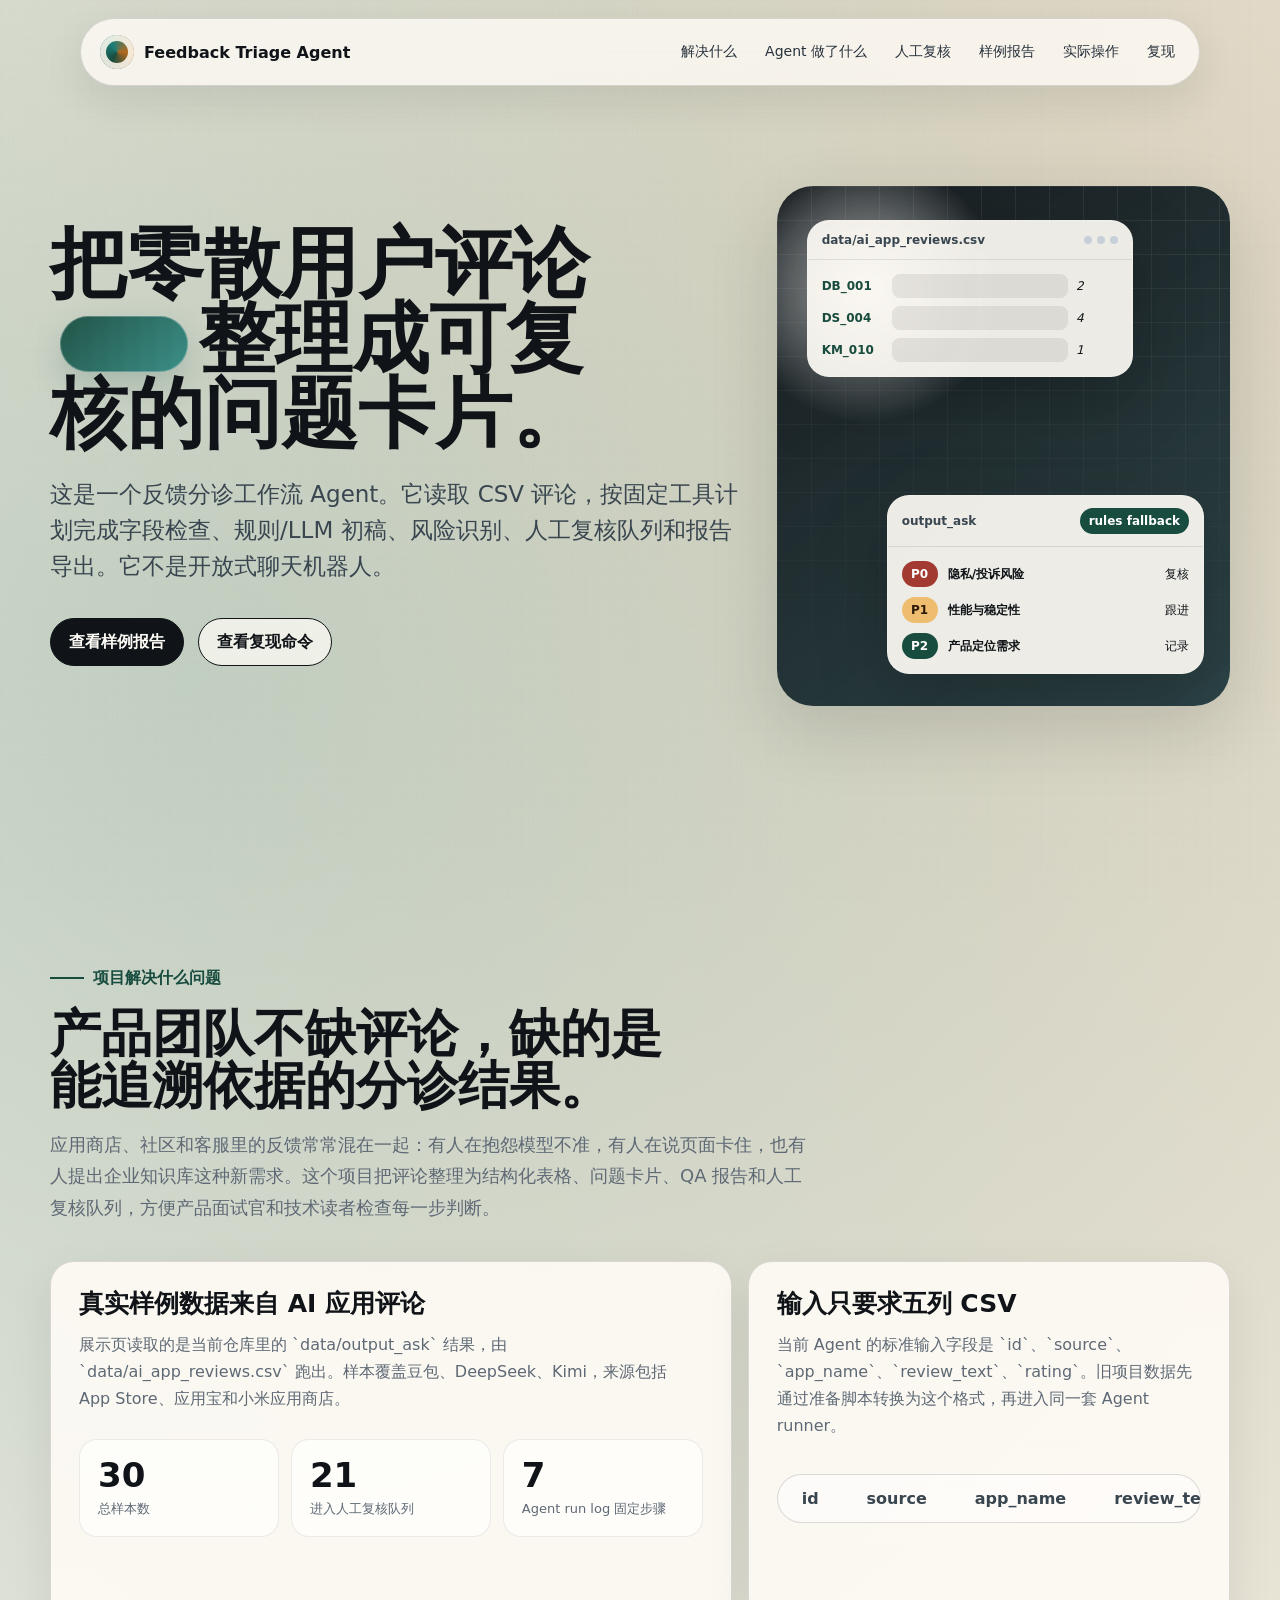
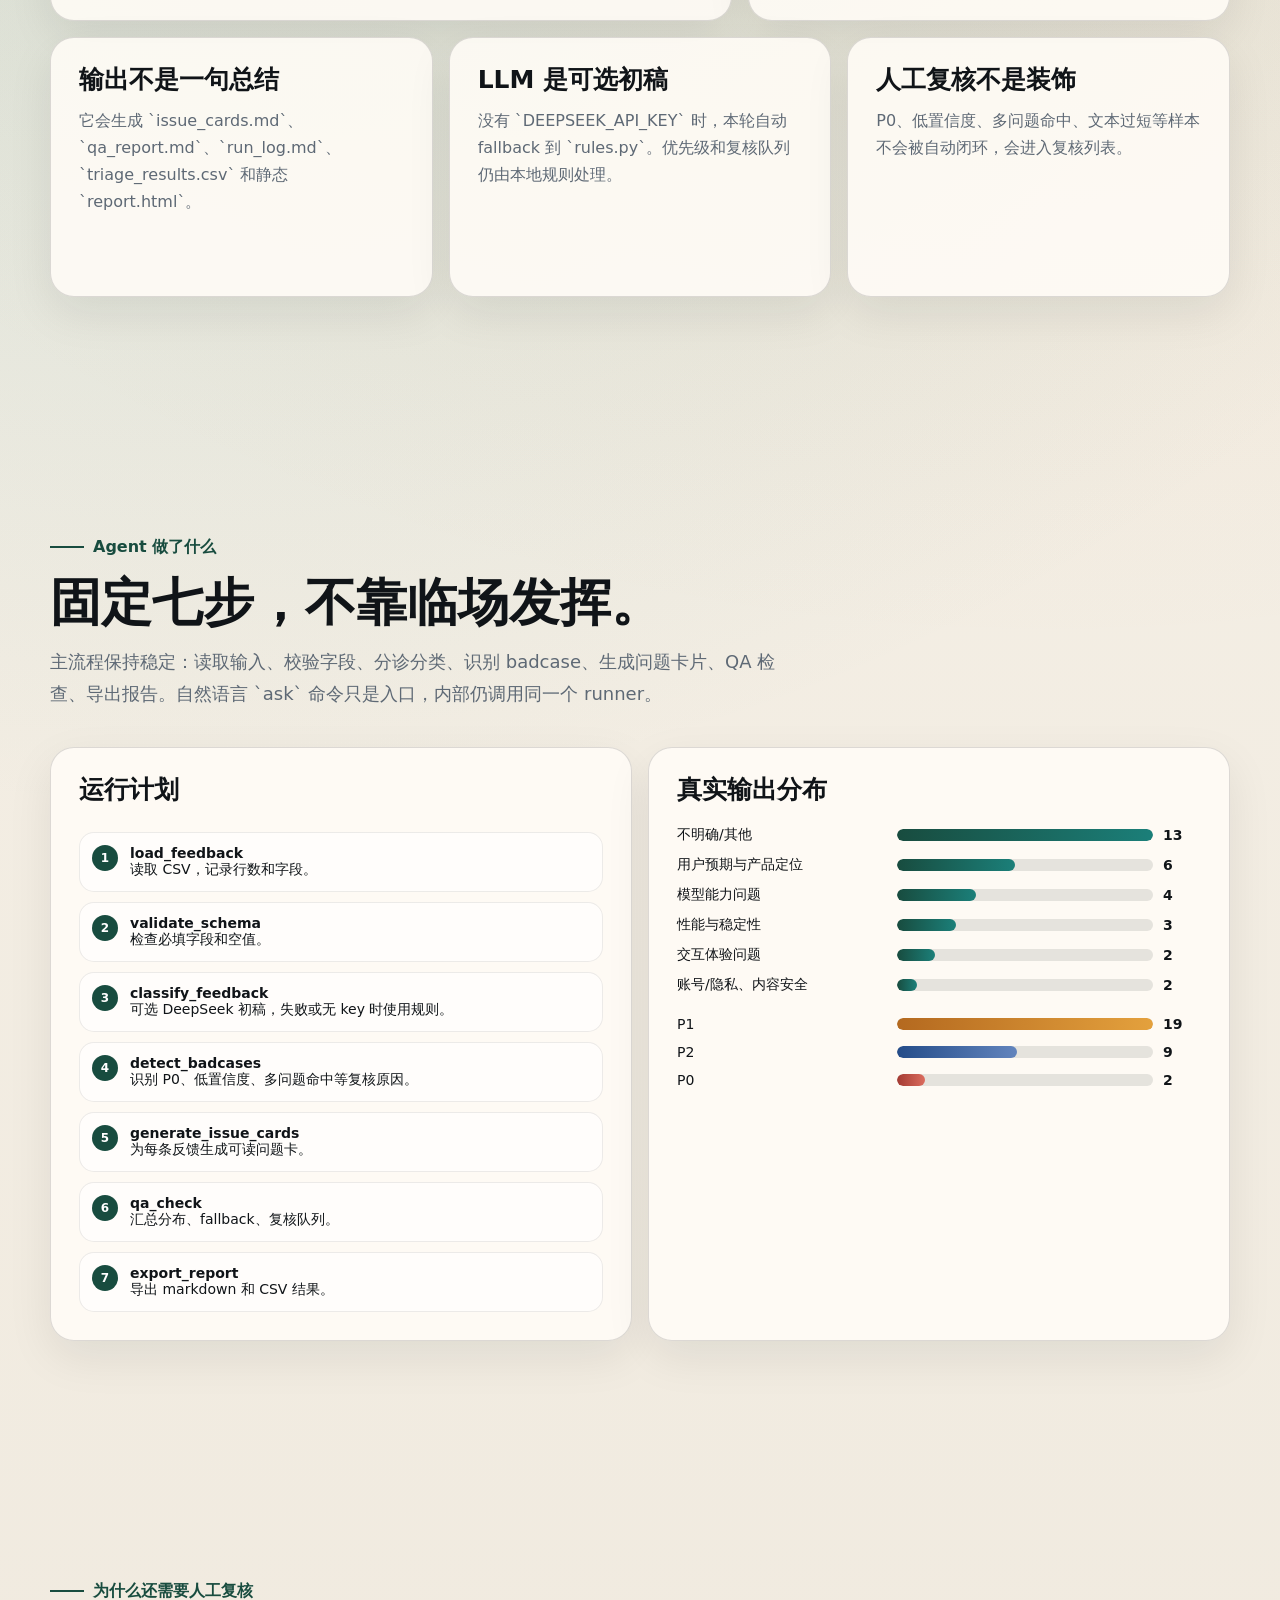
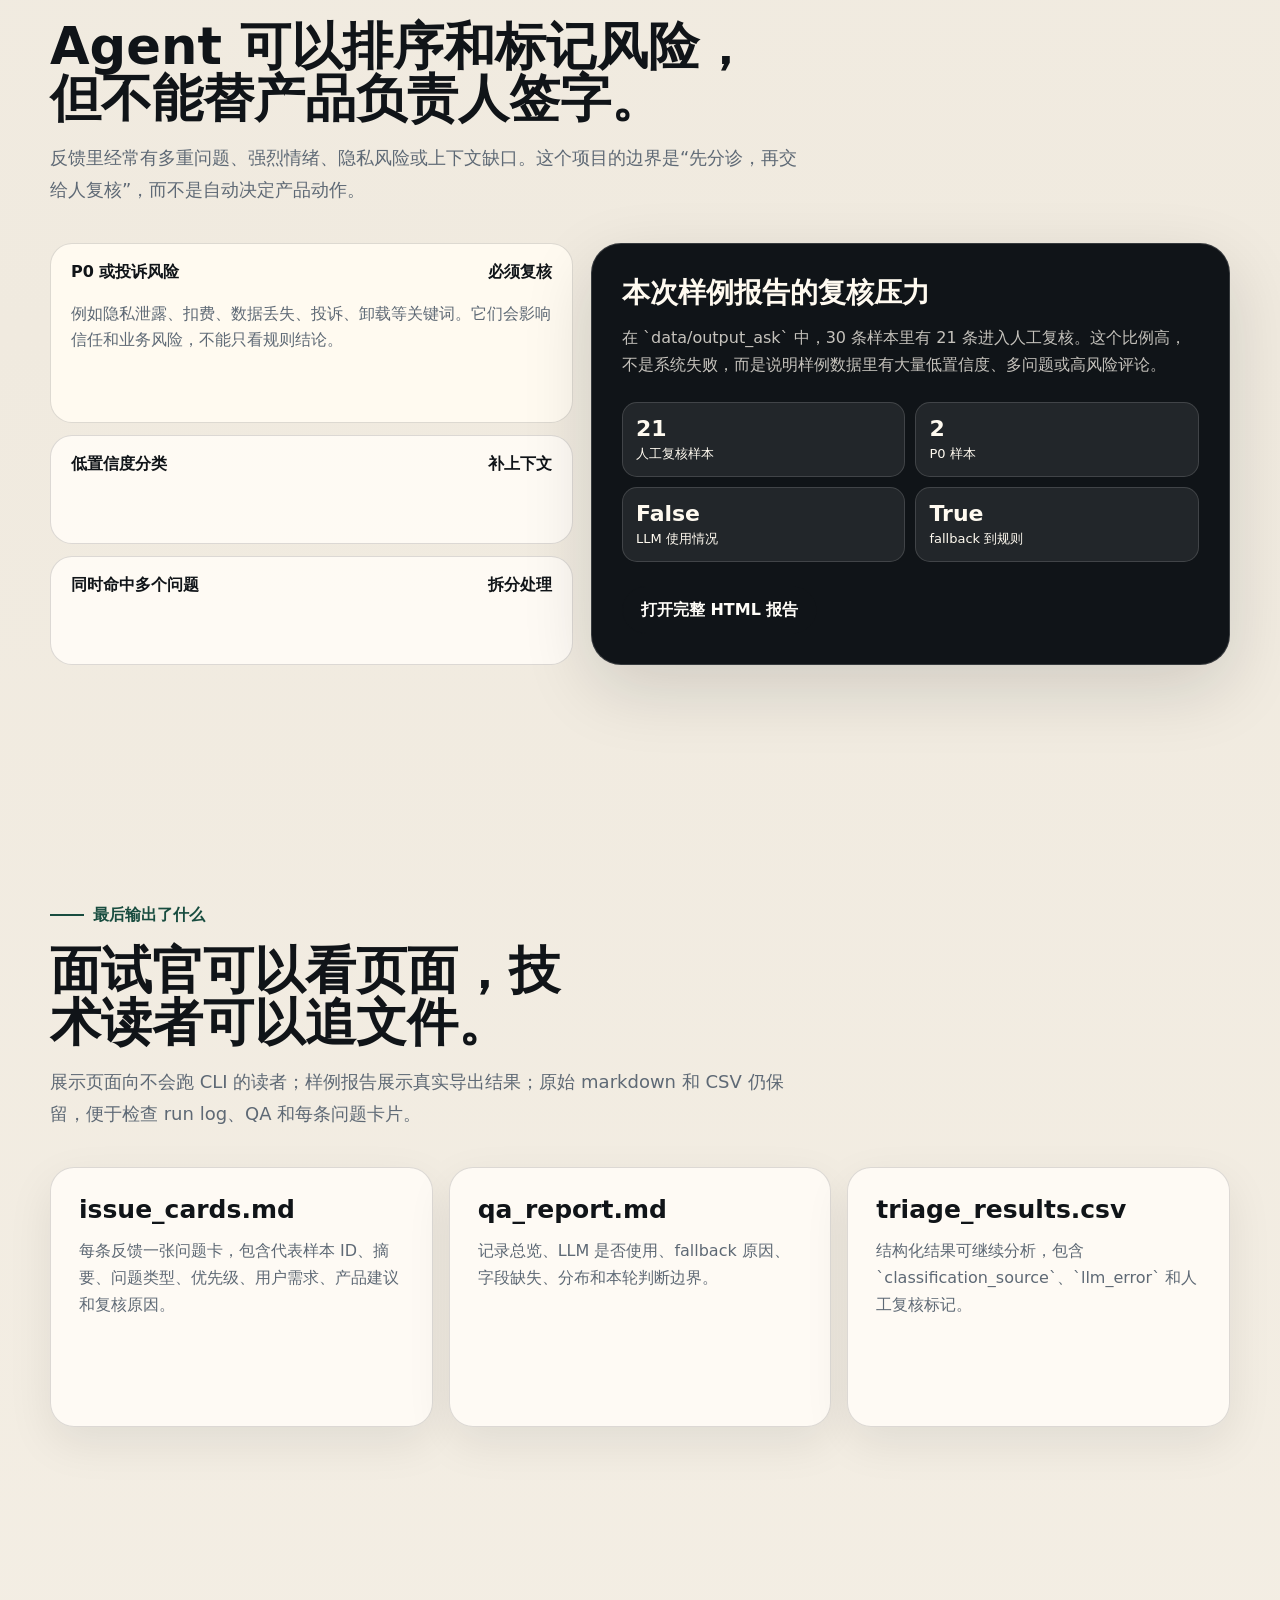
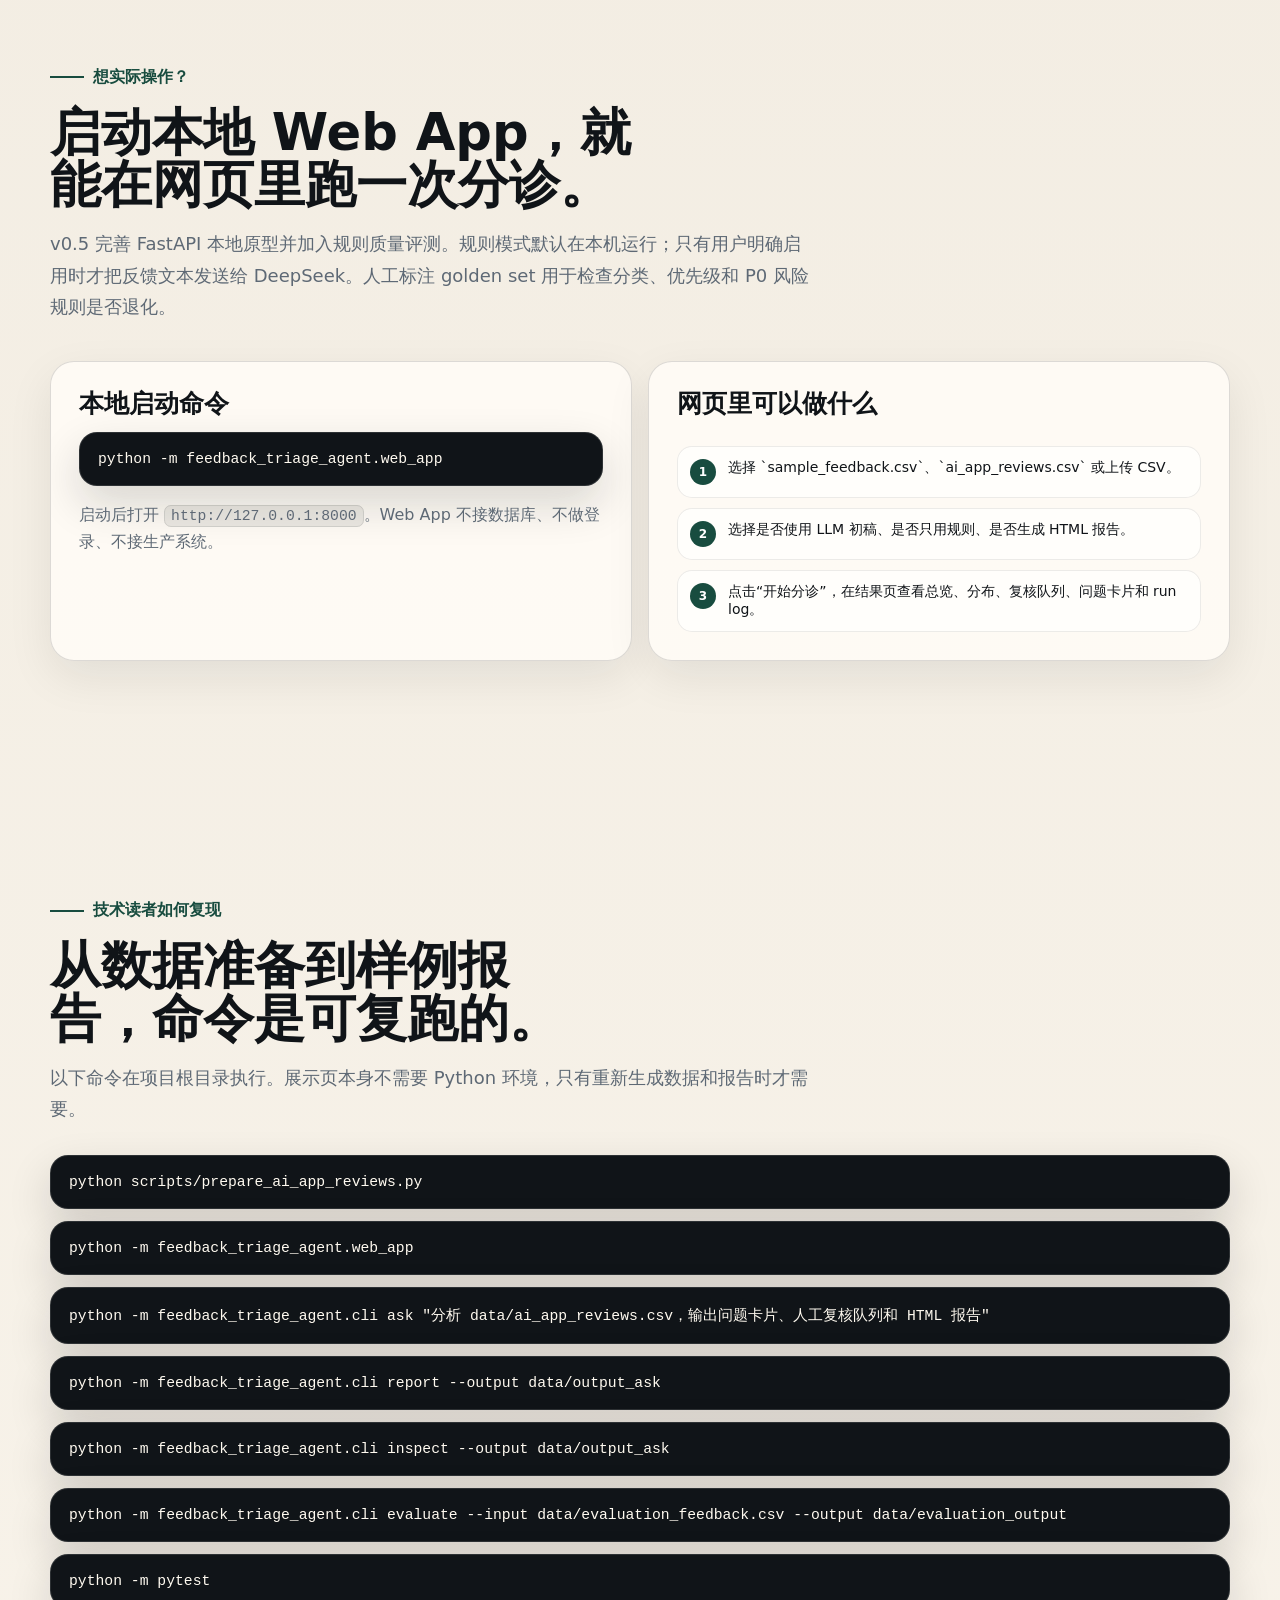
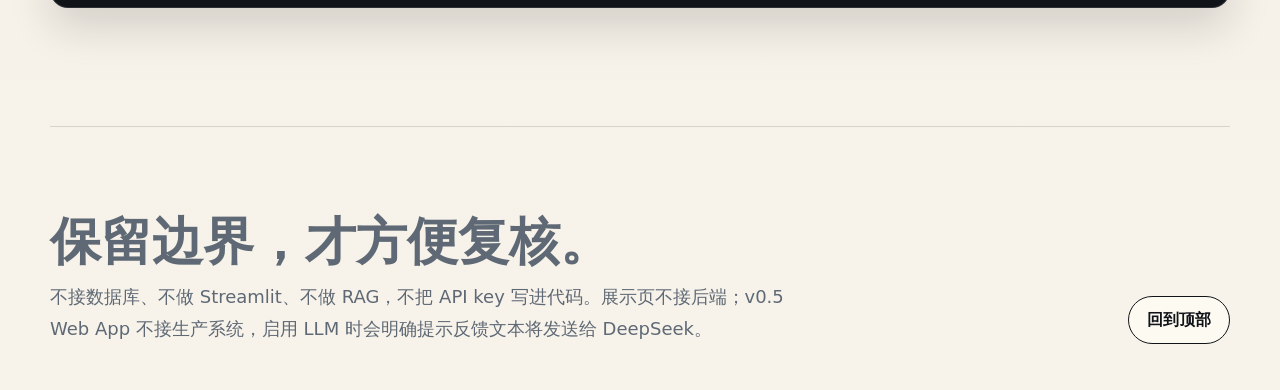
==== commit 627b4294: "Release v0.5 rule evaluation" ====
--- a/docs/index.html
+++ b/docs/index.html
@@ -779,7 +779,7 @@
       <span class="section-kicker">想实际操作？</span>
       <h2 class="section-title">启动本地 Web App，就能在网页里跑一次分诊。</h2>
       <p class="section-copy">
-        v0.4.1 完善 FastAPI 本地原型。规则模式默认在本机运行；只有用户明确启用时才把反馈文本发送给 DeepSeek。它支持自然语言 Ask、内置样例、上传 CSV、运行 Agent、查看结果页并下载报告。
+        v0.5 完善 FastAPI 本地原型并加入规则质量评测。规则模式默认在本机运行；只有用户明确启用时才把反馈文本发送给 DeepSeek。人工标注 golden set 用于检查分类、优先级和 P0 风险规则是否退化。
       </p>
       <div class="bento">
         <article class="card span-6">
@@ -808,6 +808,7 @@
         <pre><code>python -m feedback_triage_agent.cli ask "分析 data/ai_app_reviews.csv，输出问题卡片、人工复核队列和 HTML 报告"</code></pre>
         <pre><code>python -m feedback_triage_agent.cli report --output data/output_ask</code></pre>
         <pre><code>python -m feedback_triage_agent.cli inspect --output data/output_ask</code></pre>
+        <pre><code>python -m feedback_triage_agent.cli evaluate --input data/evaluation_feedback.csv --output data/evaluation_output</code></pre>
         <pre><code>python -m pytest</code></pre>
       </div>
     </section>
@@ -815,7 +816,7 @@
     <footer class="footer">
       <div>
         <h2 class="section-title" style="margin-bottom:14px;">保留边界，才方便复核。</h2>
-        <p class="section-copy">不接数据库、不做 Streamlit、不做 RAG，不把 API key 写进代码。展示页不接后端；v0.4.1 Web App 不接生产系统，启用 LLM 时会明确提示反馈文本将发送给 DeepSeek。</p>
+        <p class="section-copy">不接数据库、不做 Streamlit、不做 RAG，不把 API key 写进代码。展示页不接后端；v0.5 Web App 不接生产系统，启用 LLM 时会明确提示反馈文本将发送给 DeepSeek。</p>
       </div>
       <a class="button secondary" href="#top">回到顶部</a>
     </footer>
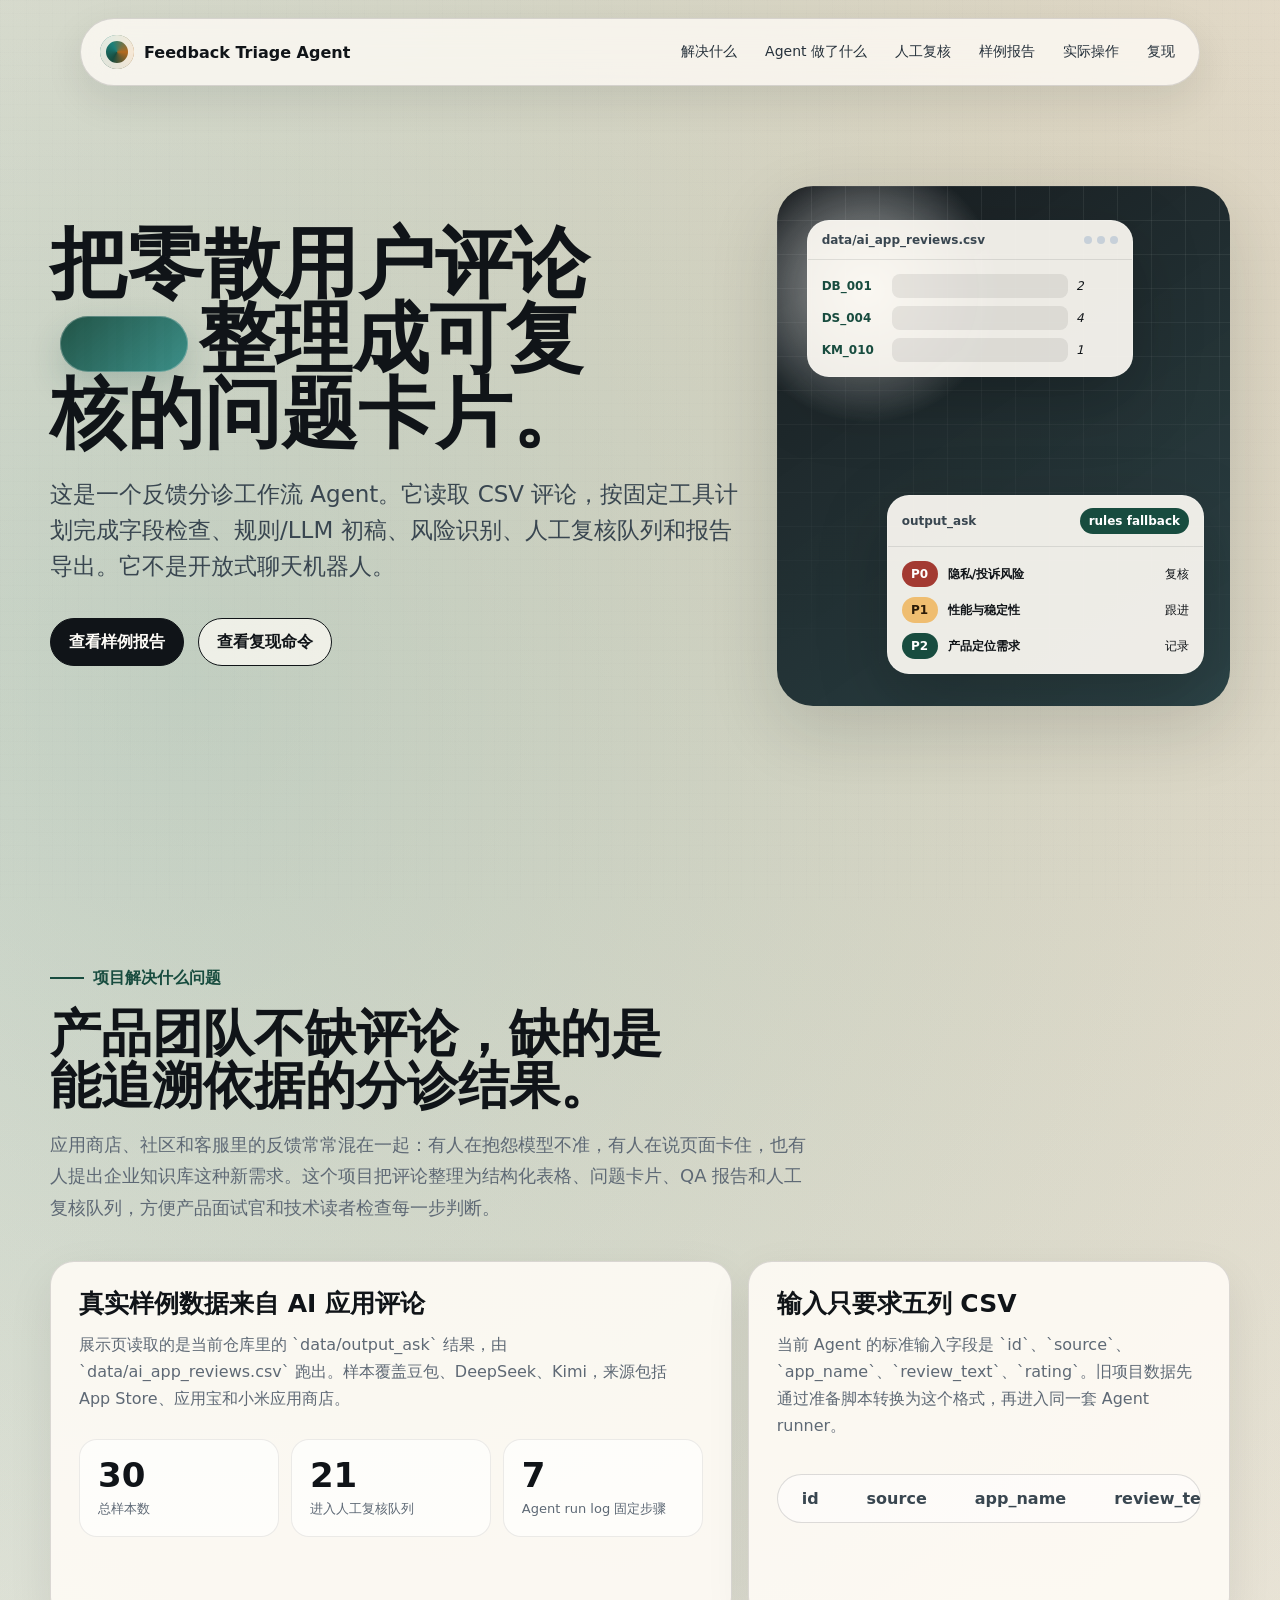
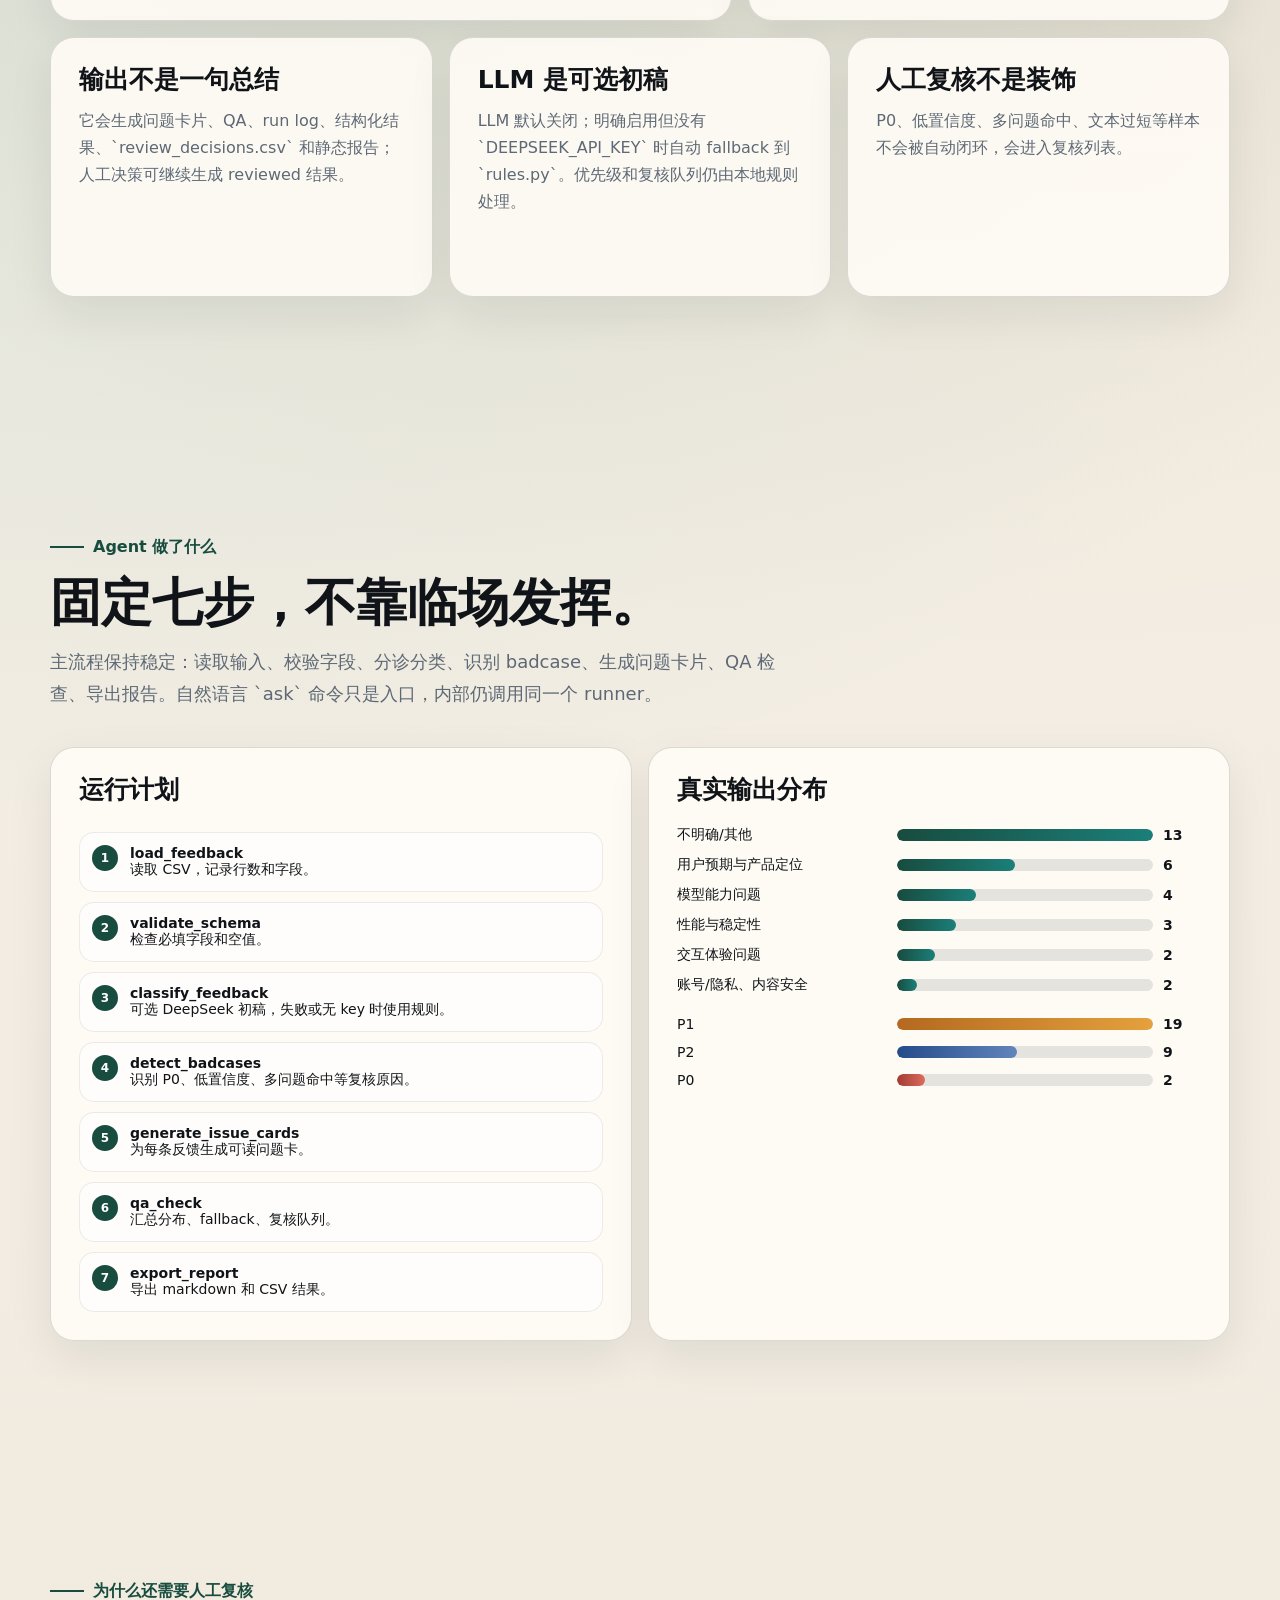
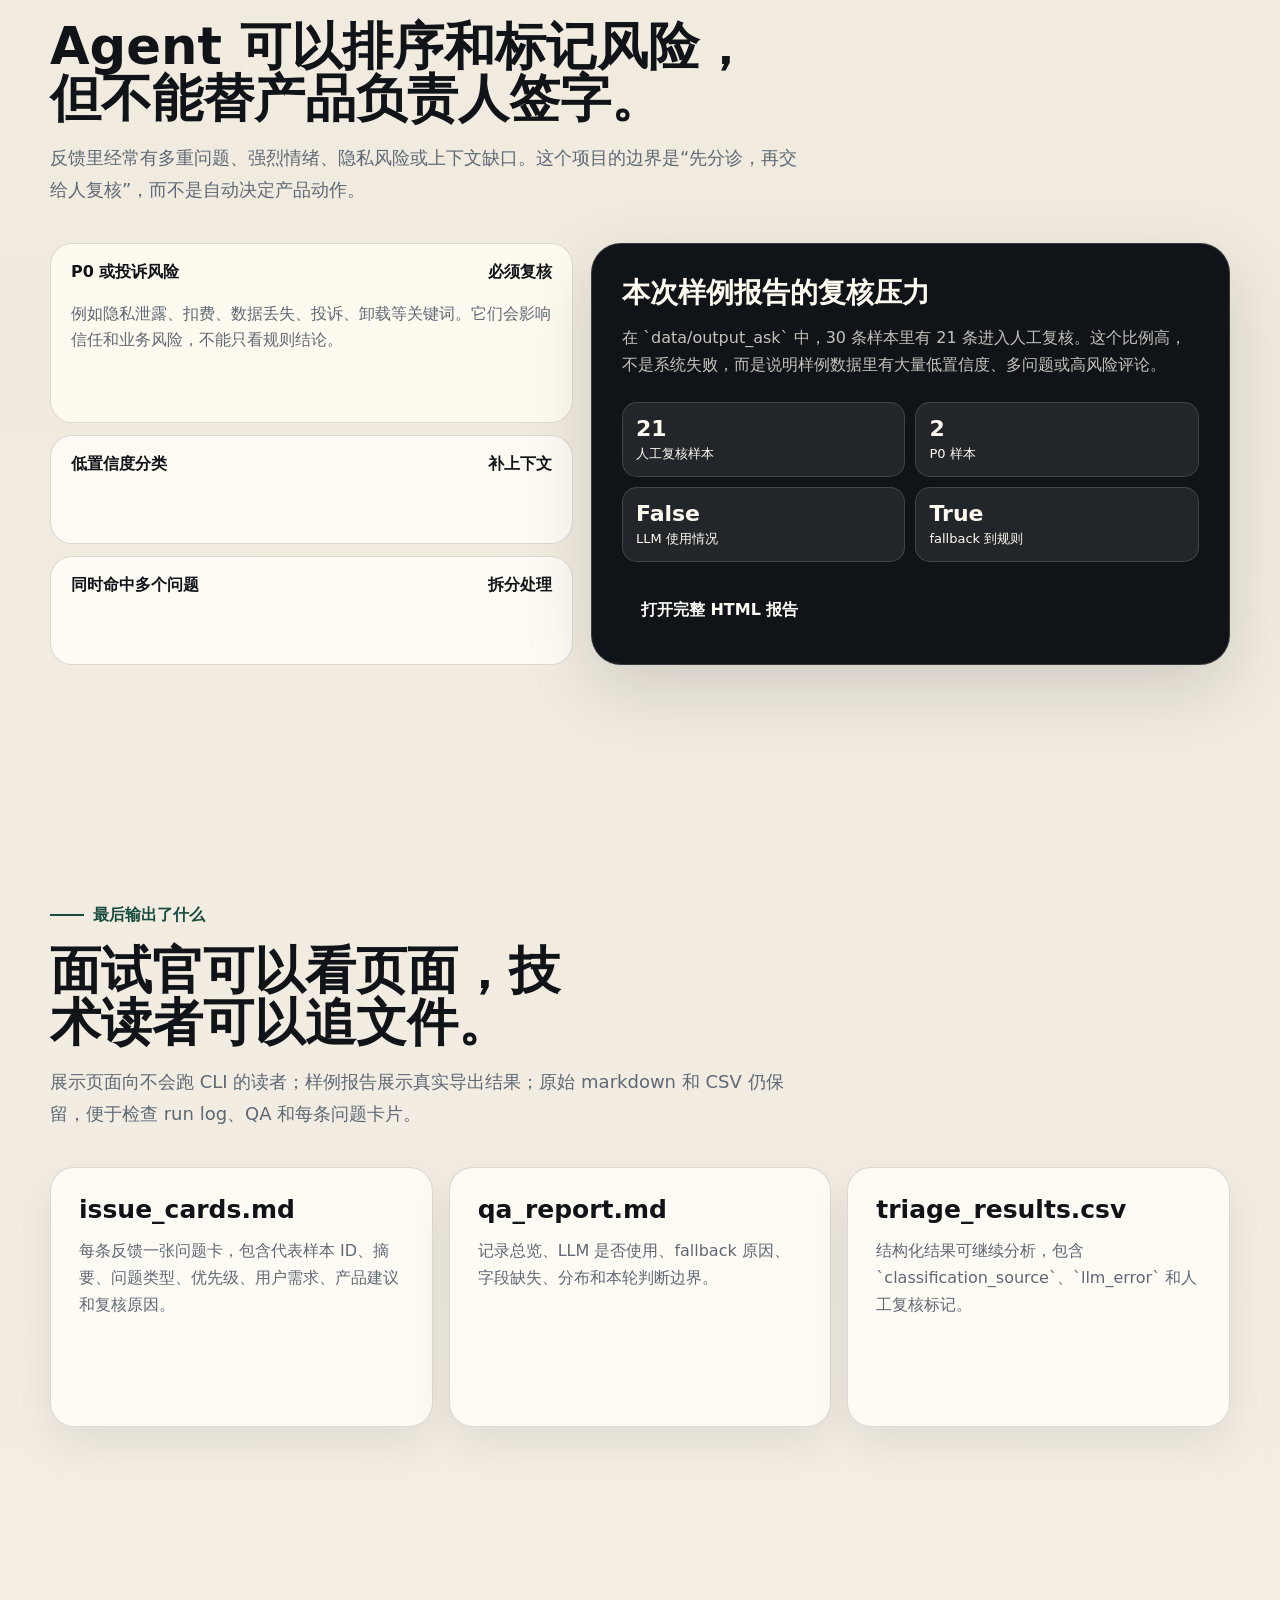
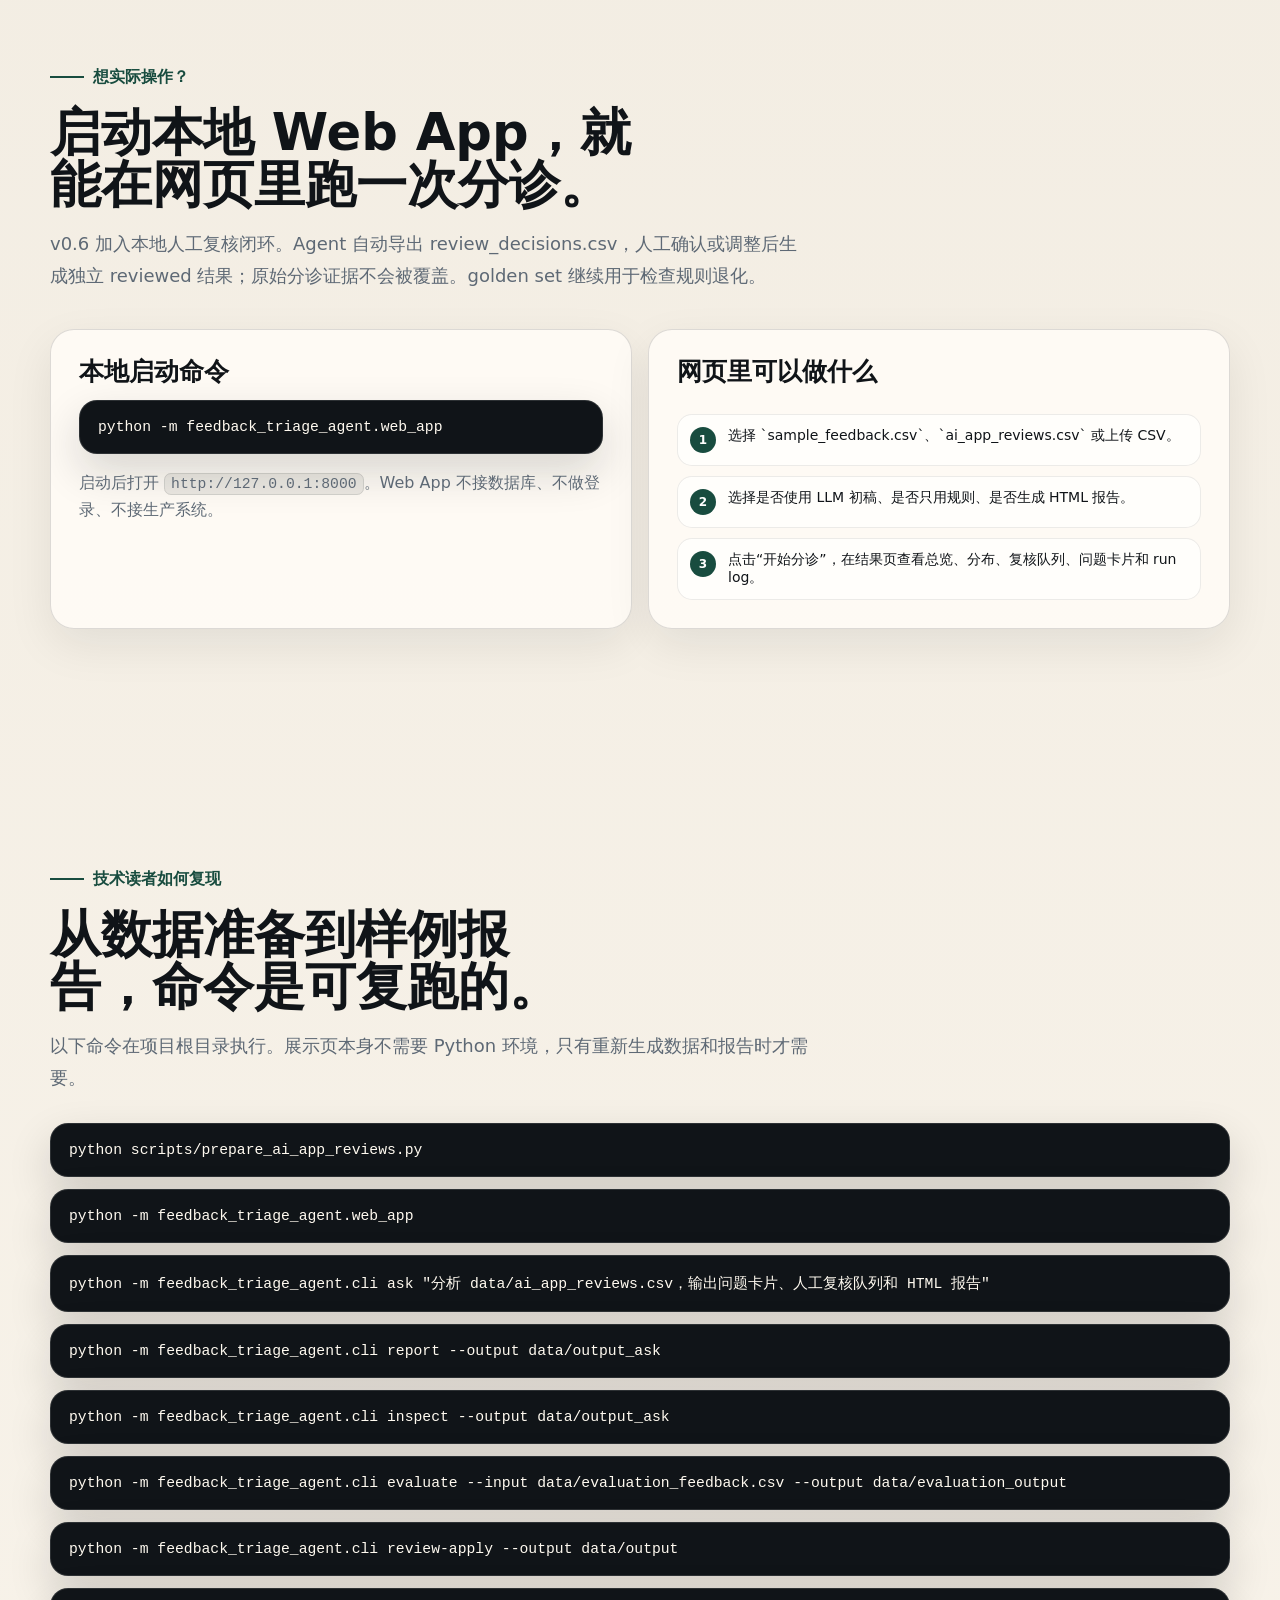
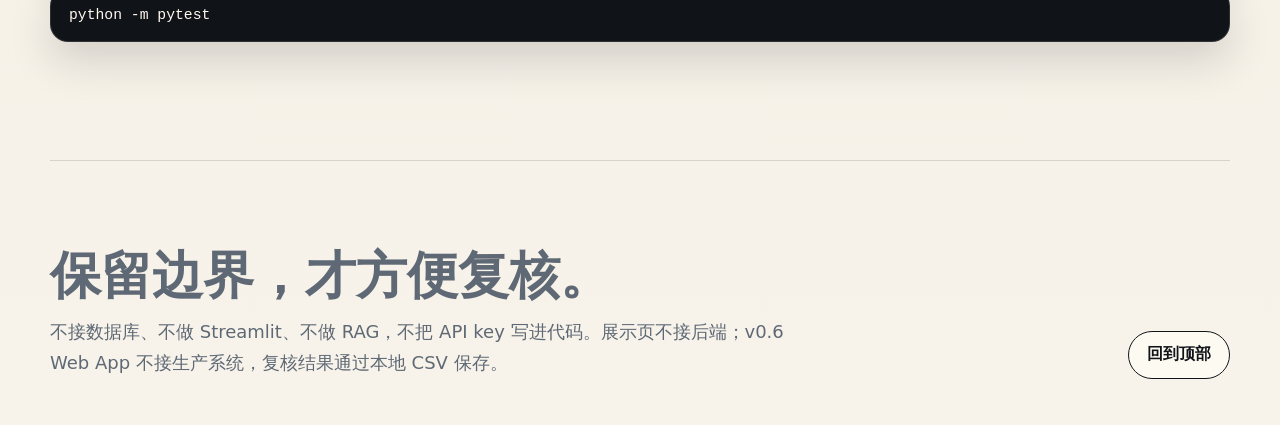
==== commit 8d6f9d2b: "Release v0.6 human review workflow" ====
--- a/docs/index.html
+++ b/docs/index.html
@@ -662,12 +662,12 @@
 
         <article class="card span-4">
           <h3>输出不是一句总结</h3>
-          <p>它会生成 `issue_cards.md`、`qa_report.md`、`run_log.md`、`triage_results.csv` 和静态 `report.html`。</p>
+          <p>它会生成问题卡片、QA、run log、结构化结果、`review_decisions.csv` 和静态报告；人工决策可继续生成 reviewed 结果。</p>
         </article>
 
         <article class="card span-4">
           <h3>LLM 是可选初稿</h3>
-          <p>没有 `DEEPSEEK_API_KEY` 时，本轮自动 fallback 到 `rules.py`。优先级和复核队列仍由本地规则处理。</p>
+          <p>LLM 默认关闭；明确启用但没有 `DEEPSEEK_API_KEY` 时自动 fallback 到 `rules.py`。优先级和复核队列仍由本地规则处理。</p>
         </article>
 
         <article class="card span-4">
@@ -779,7 +779,7 @@
       <span class="section-kicker">想实际操作？</span>
       <h2 class="section-title">启动本地 Web App，就能在网页里跑一次分诊。</h2>
       <p class="section-copy">
-        v0.5 完善 FastAPI 本地原型并加入规则质量评测。规则模式默认在本机运行；只有用户明确启用时才把反馈文本发送给 DeepSeek。人工标注 golden set 用于检查分类、优先级和 P0 风险规则是否退化。
+        v0.6 加入本地人工复核闭环。Agent 自动导出 review_decisions.csv，人工确认或调整后生成独立 reviewed 结果；原始分诊证据不会被覆盖。golden set 继续用于检查规则退化。
       </p>
       <div class="bento">
         <article class="card span-6">
@@ -809,6 +809,7 @@
         <pre><code>python -m feedback_triage_agent.cli report --output data/output_ask</code></pre>
         <pre><code>python -m feedback_triage_agent.cli inspect --output data/output_ask</code></pre>
         <pre><code>python -m feedback_triage_agent.cli evaluate --input data/evaluation_feedback.csv --output data/evaluation_output</code></pre>
+        <pre><code>python -m feedback_triage_agent.cli review-apply --output data/output</code></pre>
         <pre><code>python -m pytest</code></pre>
       </div>
     </section>
@@ -816,7 +817,7 @@
     <footer class="footer">
       <div>
         <h2 class="section-title" style="margin-bottom:14px;">保留边界，才方便复核。</h2>
-        <p class="section-copy">不接数据库、不做 Streamlit、不做 RAG，不把 API key 写进代码。展示页不接后端；v0.5 Web App 不接生产系统，启用 LLM 时会明确提示反馈文本将发送给 DeepSeek。</p>
+        <p class="section-copy">不接数据库、不做 Streamlit、不做 RAG，不把 API key 写进代码。展示页不接后端；v0.6 Web App 不接生产系统，复核结果通过本地 CSV 保存。</p>
       </div>
       <a class="button secondary" href="#top">回到顶部</a>
     </footer>
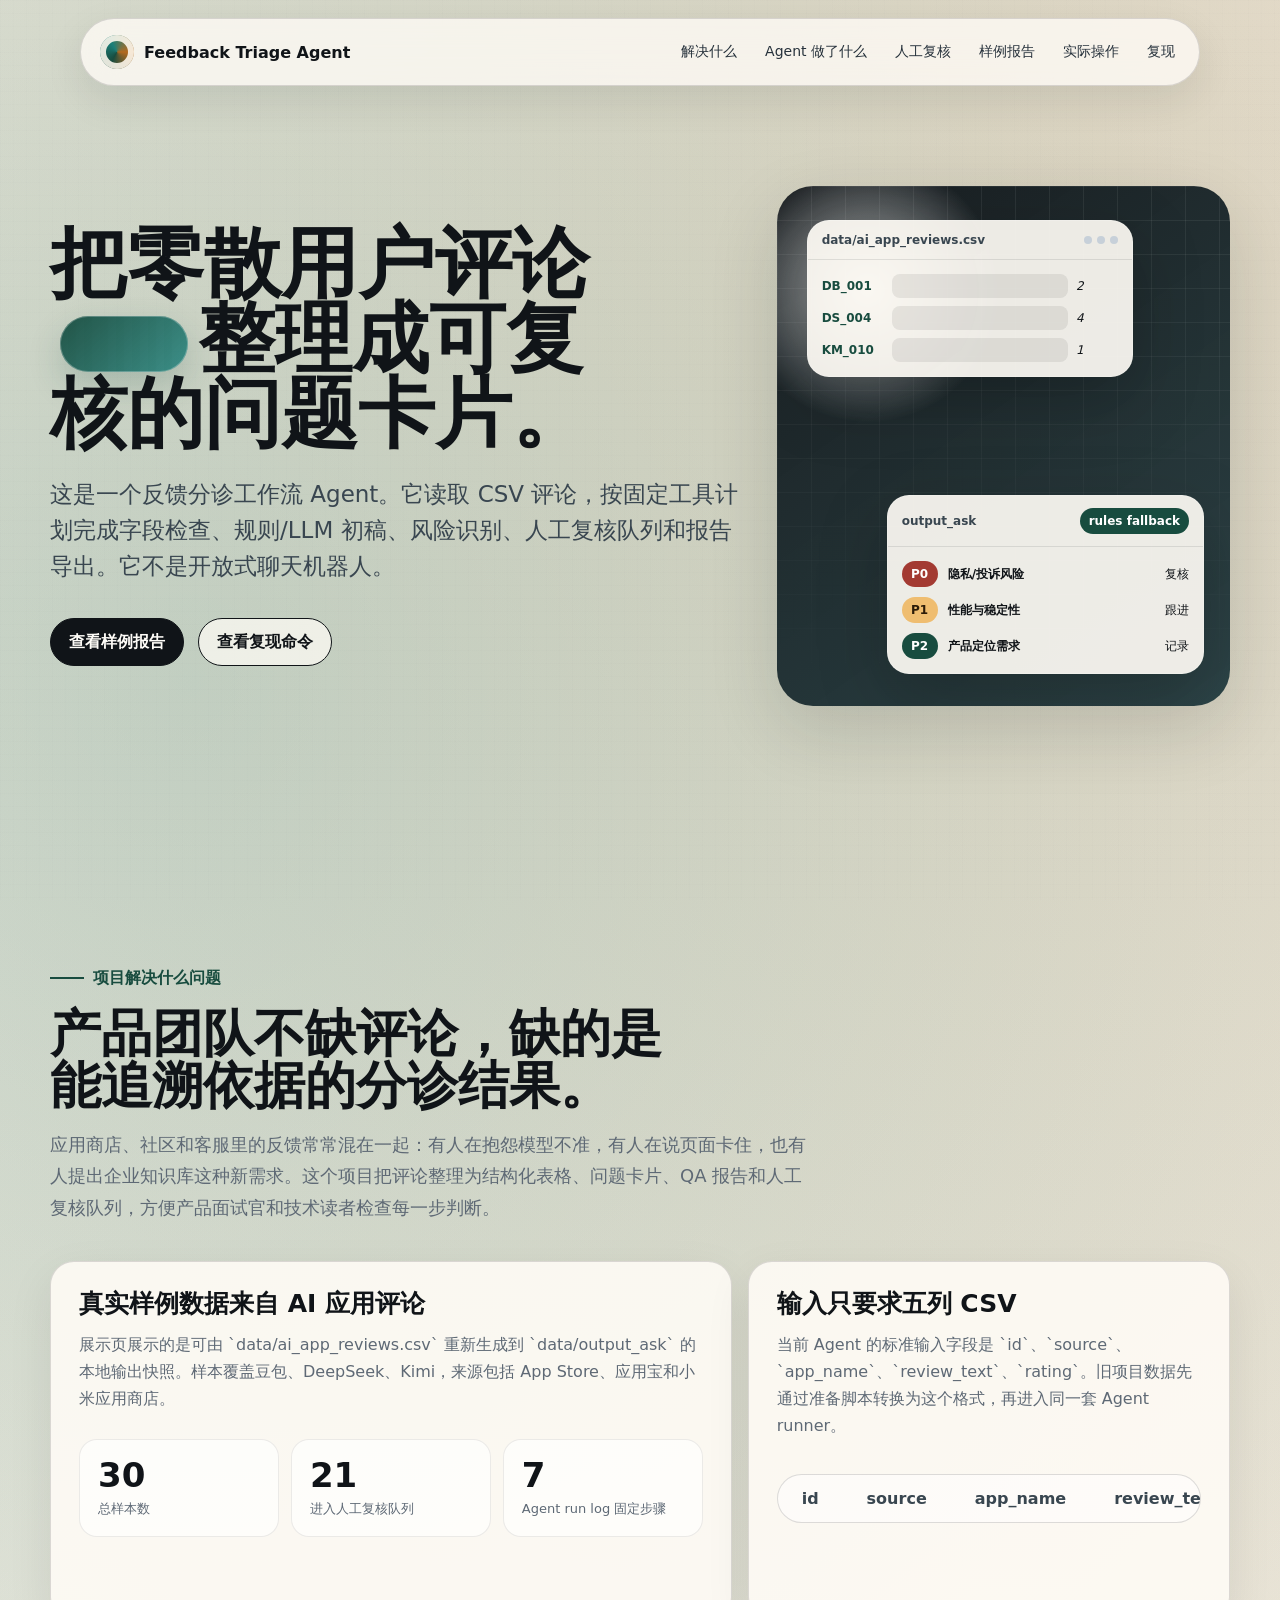
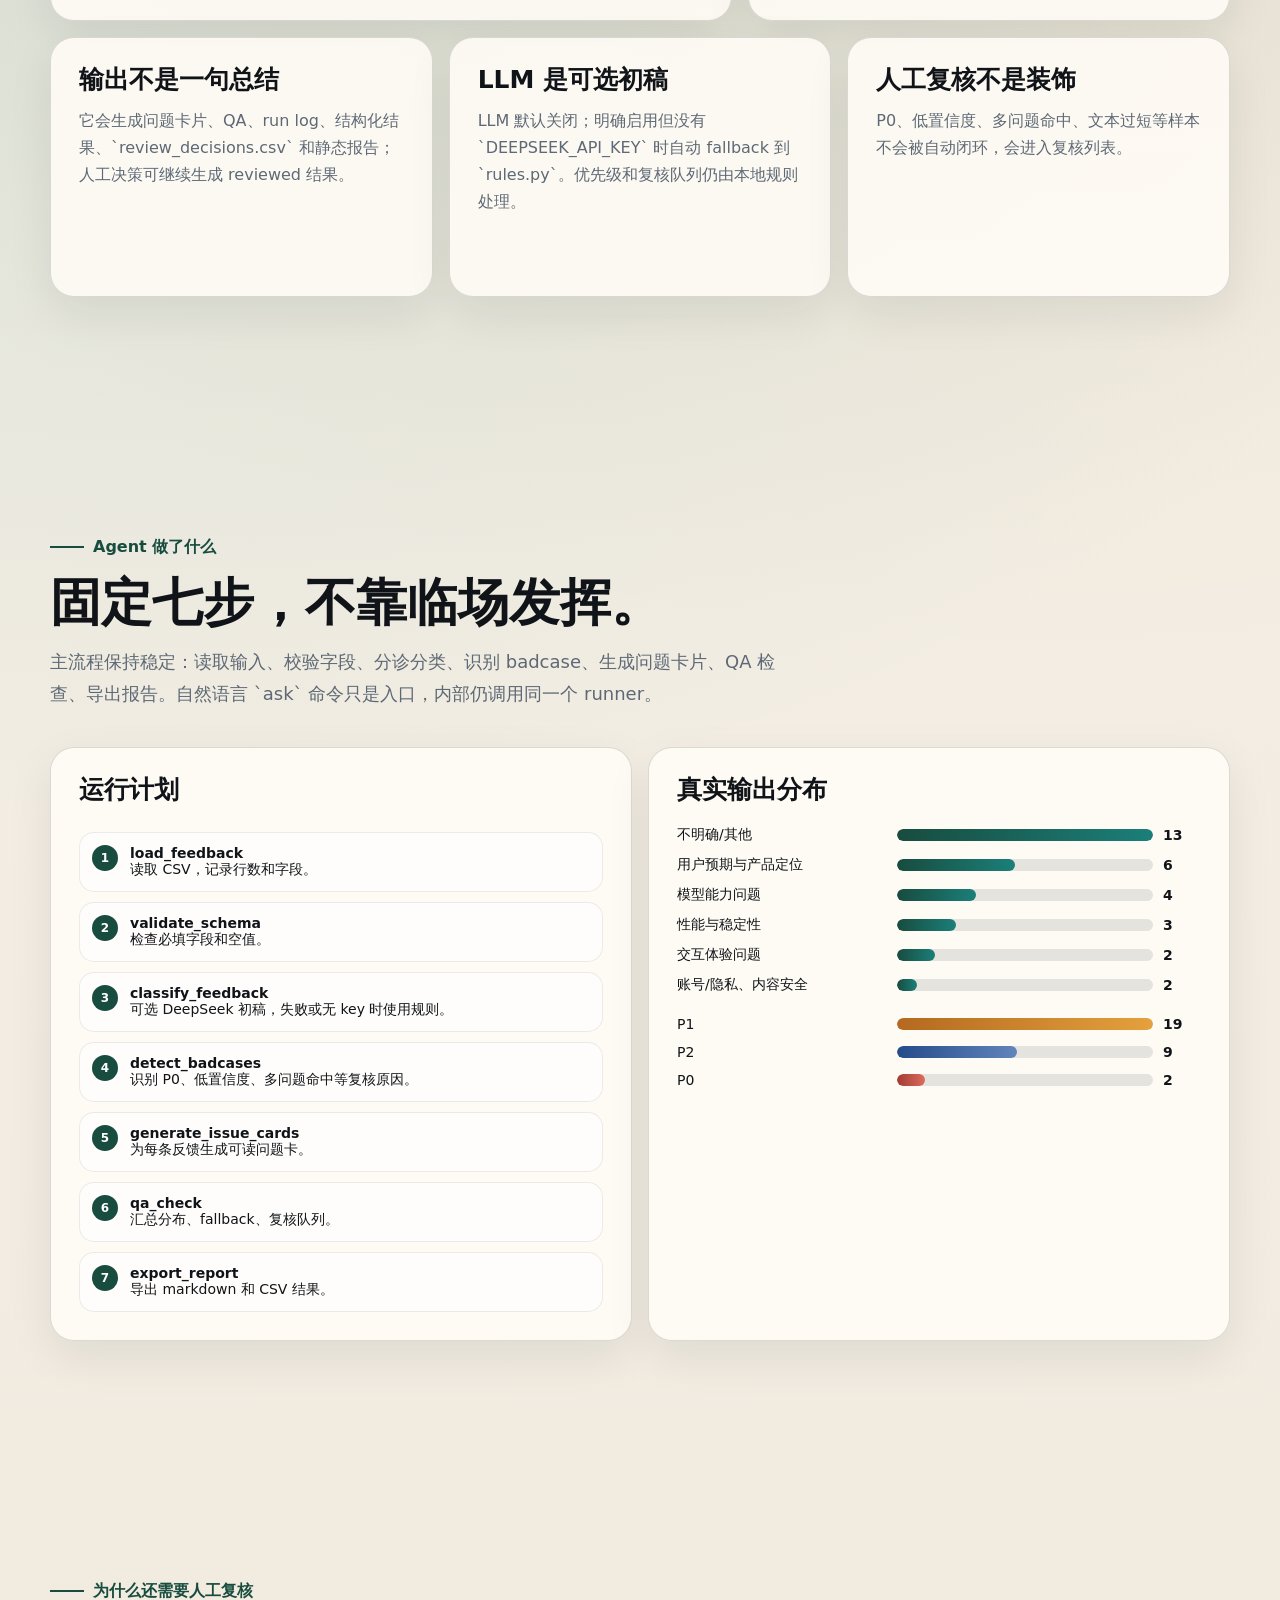
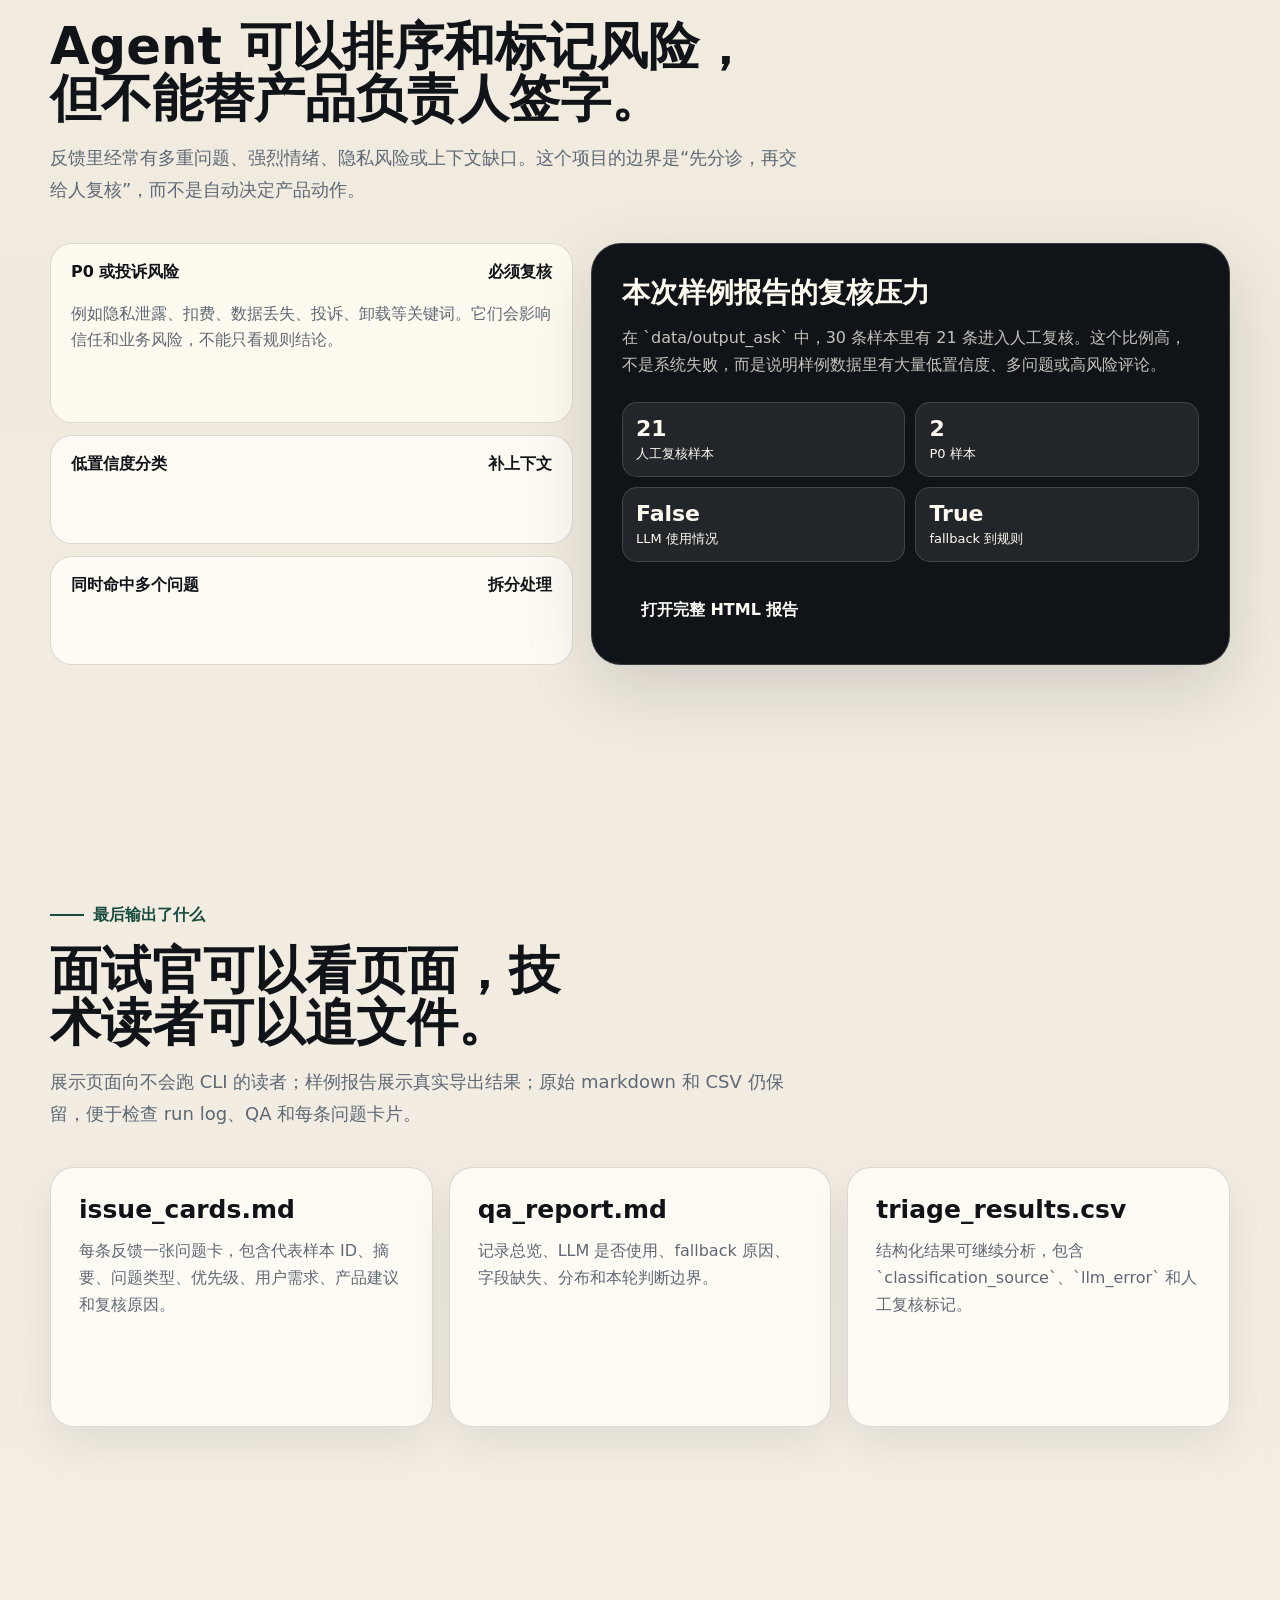
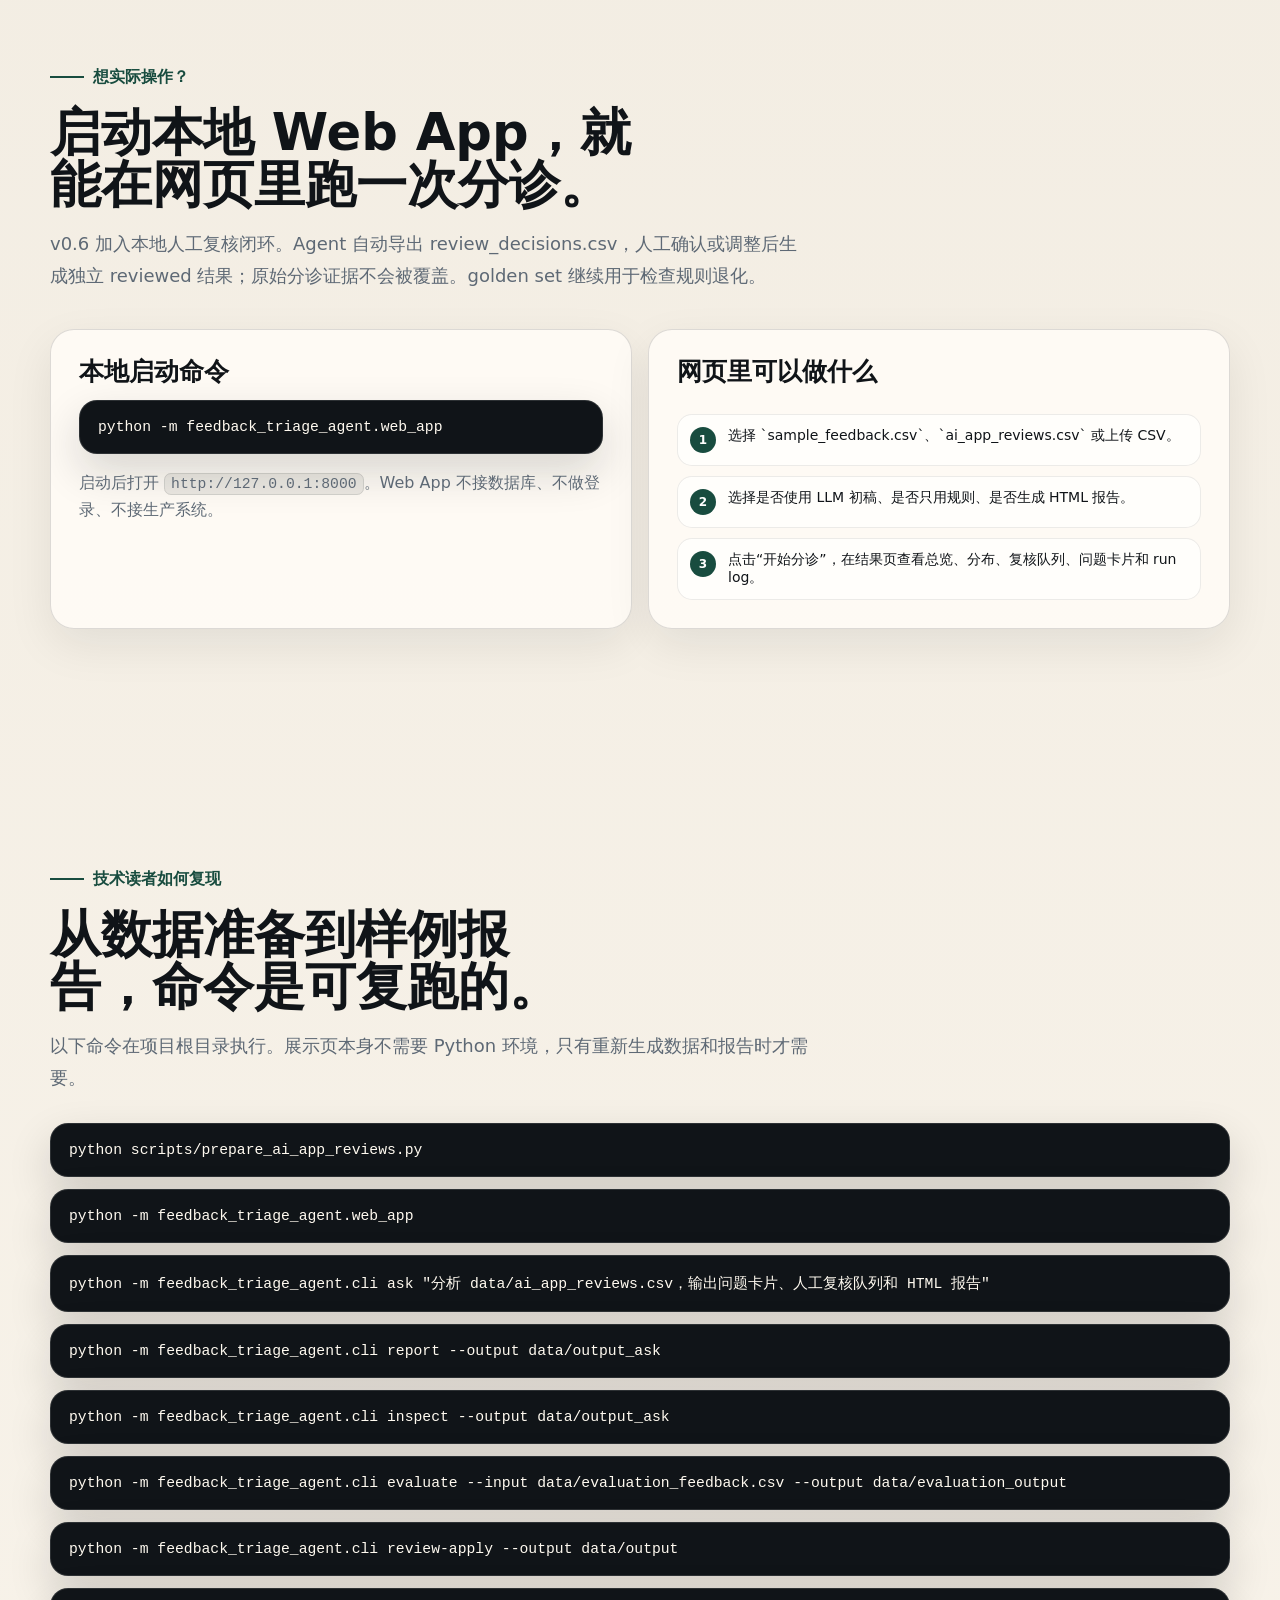
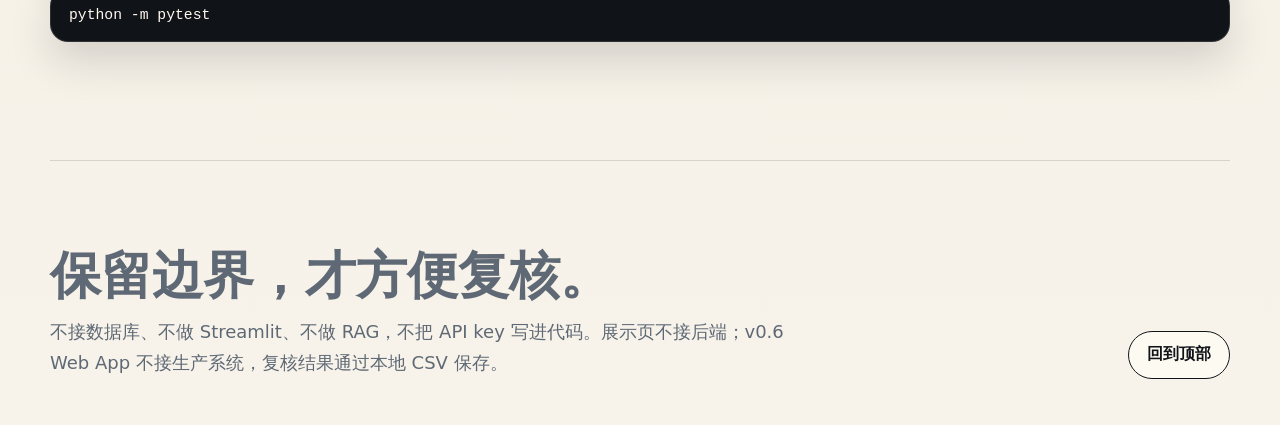
==== commit 383b3b84: "Remove generated output artifacts" ====
--- a/docs/index.html
+++ b/docs/index.html
@@ -641,7 +641,7 @@
       <div class="bento">
         <article class="card span-7 tall">
           <h3>真实样例数据来自 AI 应用评论</h3>
-          <p>展示页读取的是当前仓库里的 `data/output_ask` 结果，由 `data/ai_app_reviews.csv` 跑出。样本覆盖豆包、DeepSeek、Kimi，来源包括 App Store、应用宝和小米应用商店。</p>
+          <p>展示页展示的是可由 `data/ai_app_reviews.csv` 重新生成到 `data/output_ask` 的本地输出快照。样本覆盖豆包、DeepSeek、Kimi，来源包括 App Store、应用宝和小米应用商店。</p>
           <div class="metric-grid">
             <div class="metric"><strong>30</strong><span>总样本数</span></div>
             <div class="metric"><strong>21</strong><span>进入人工复核队列</span></div>
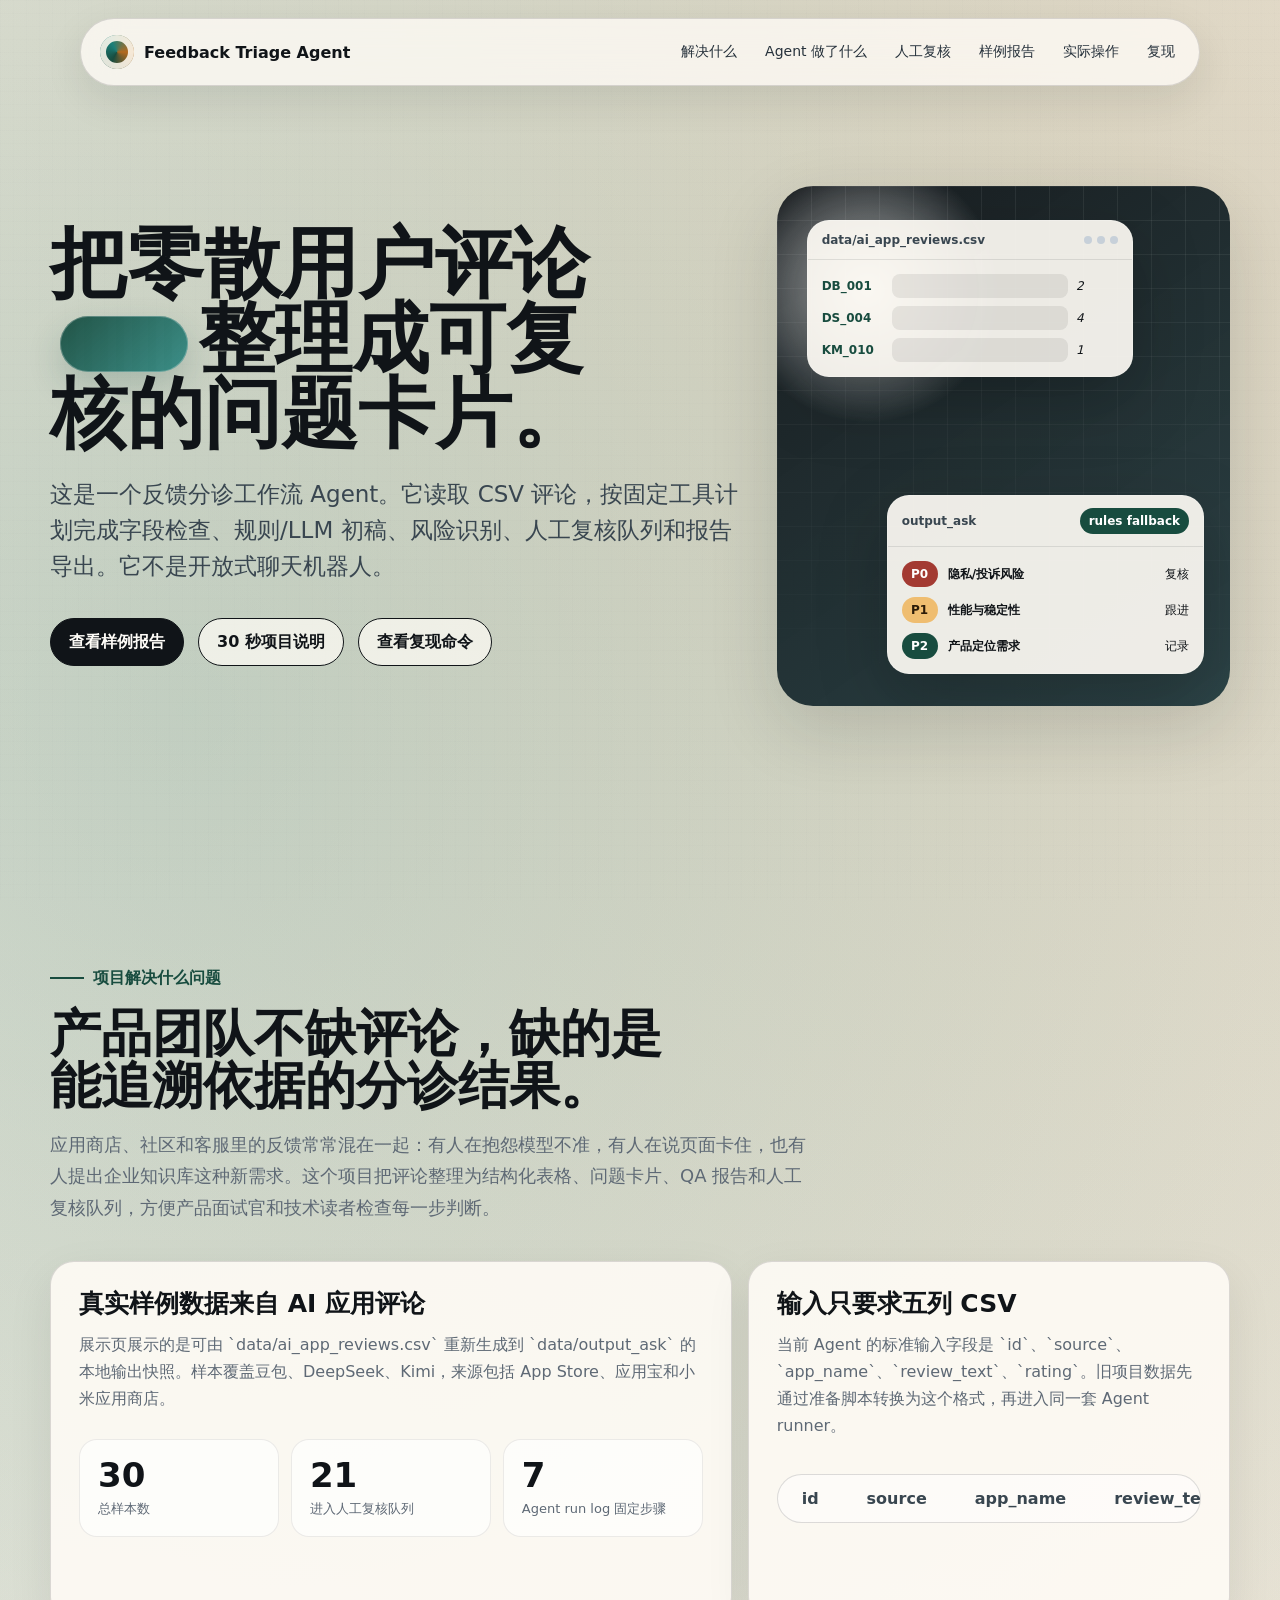
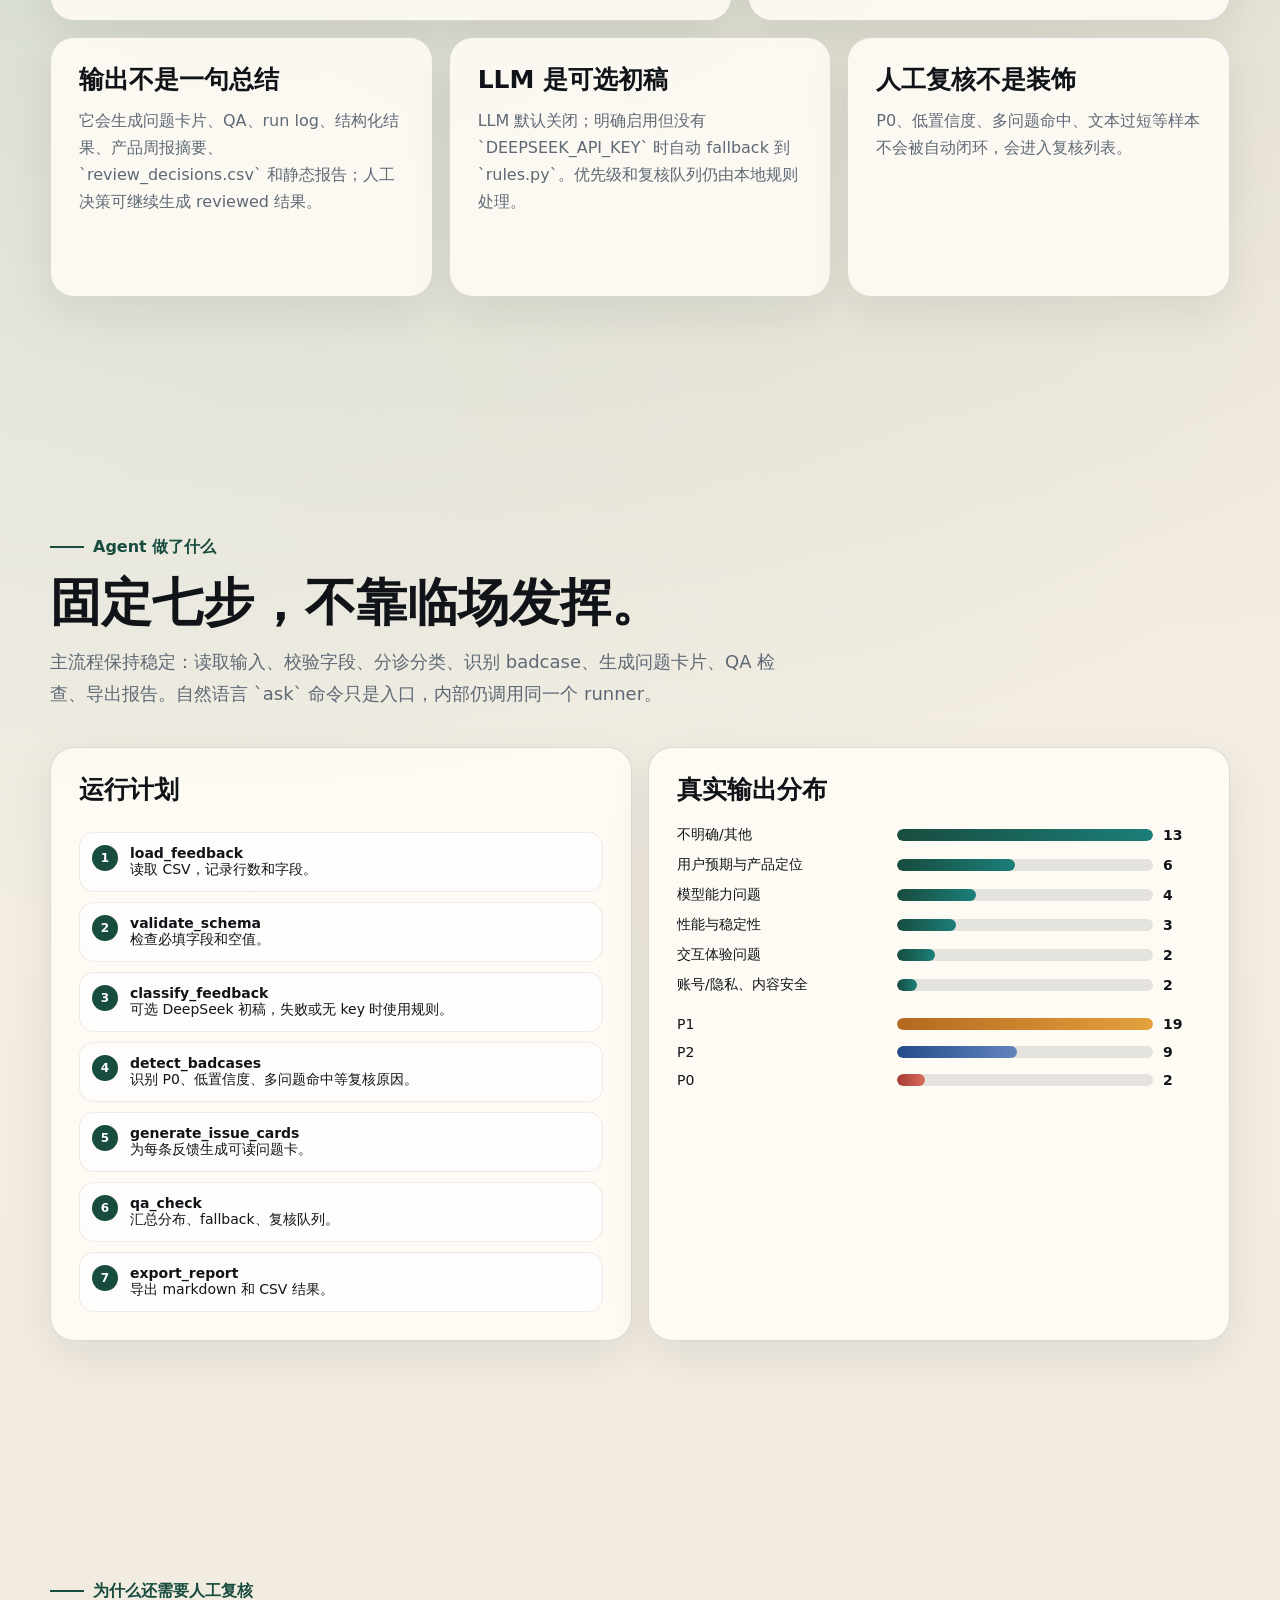
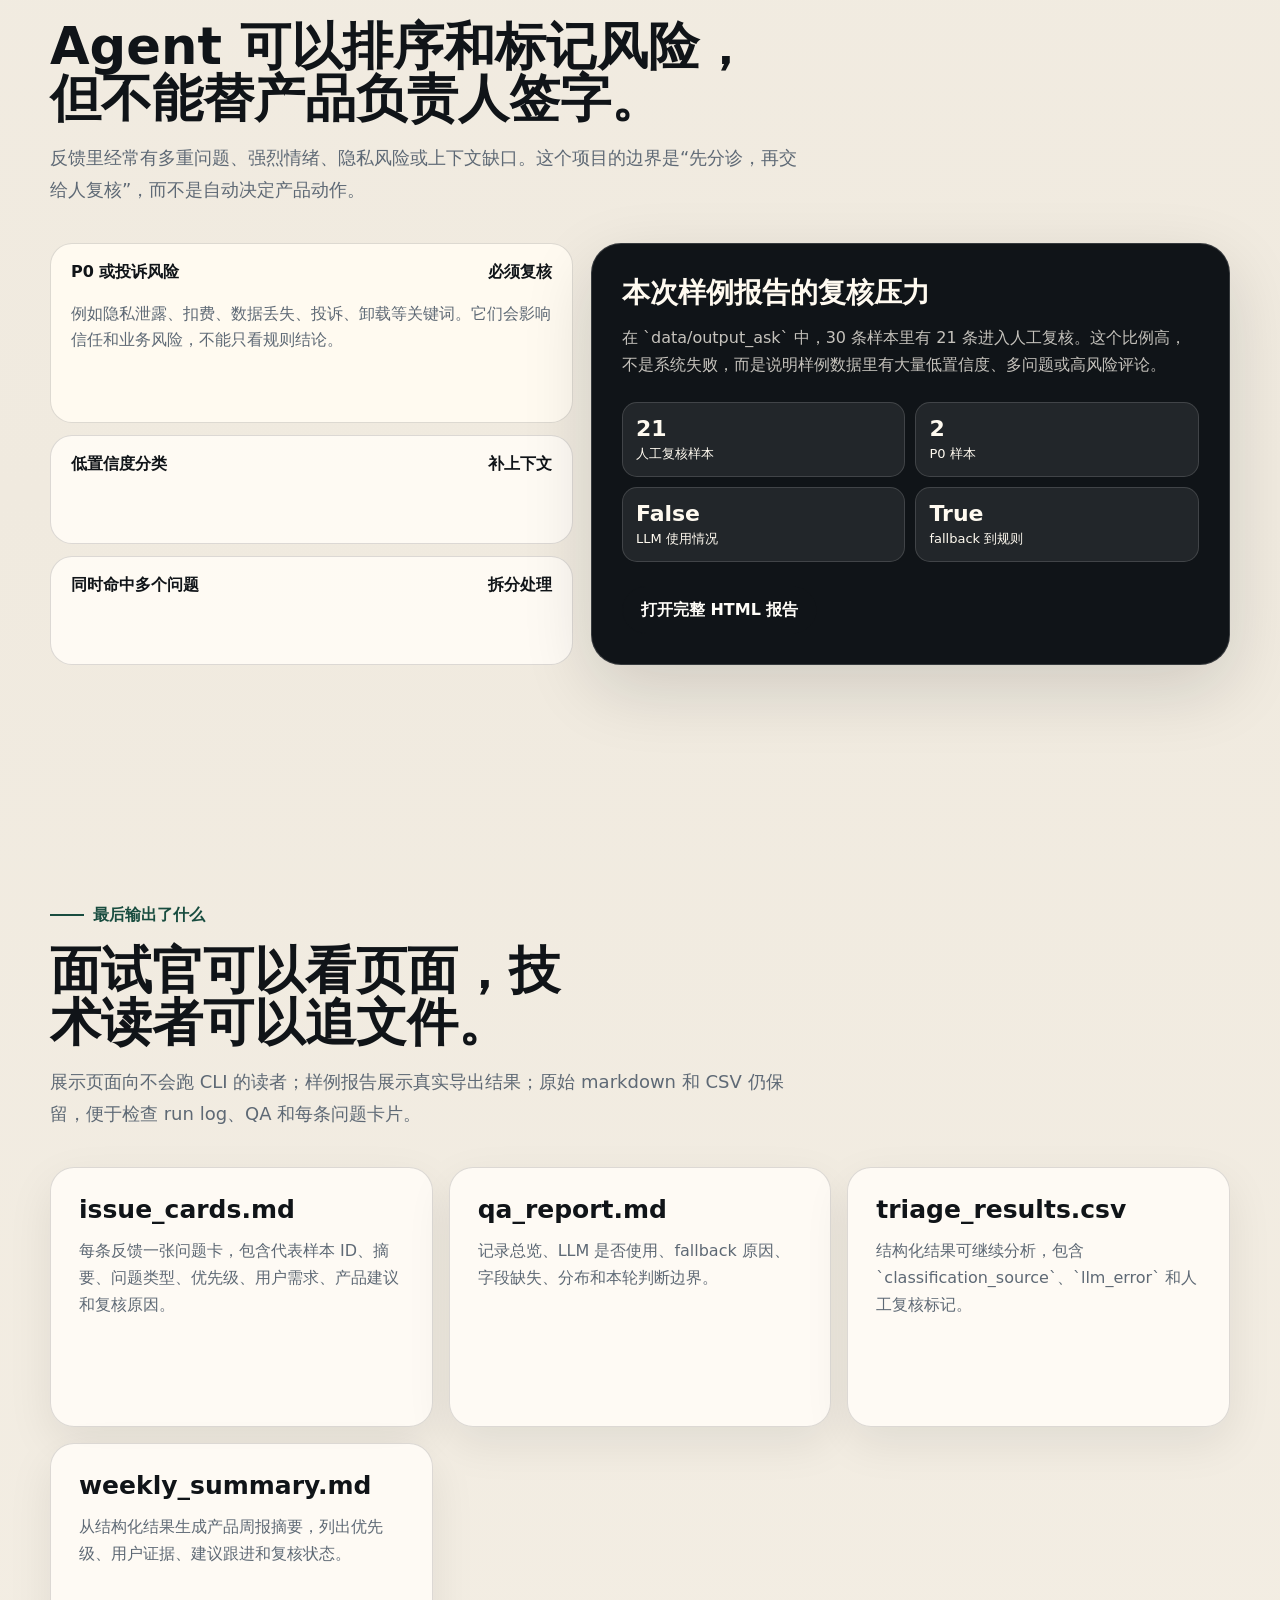
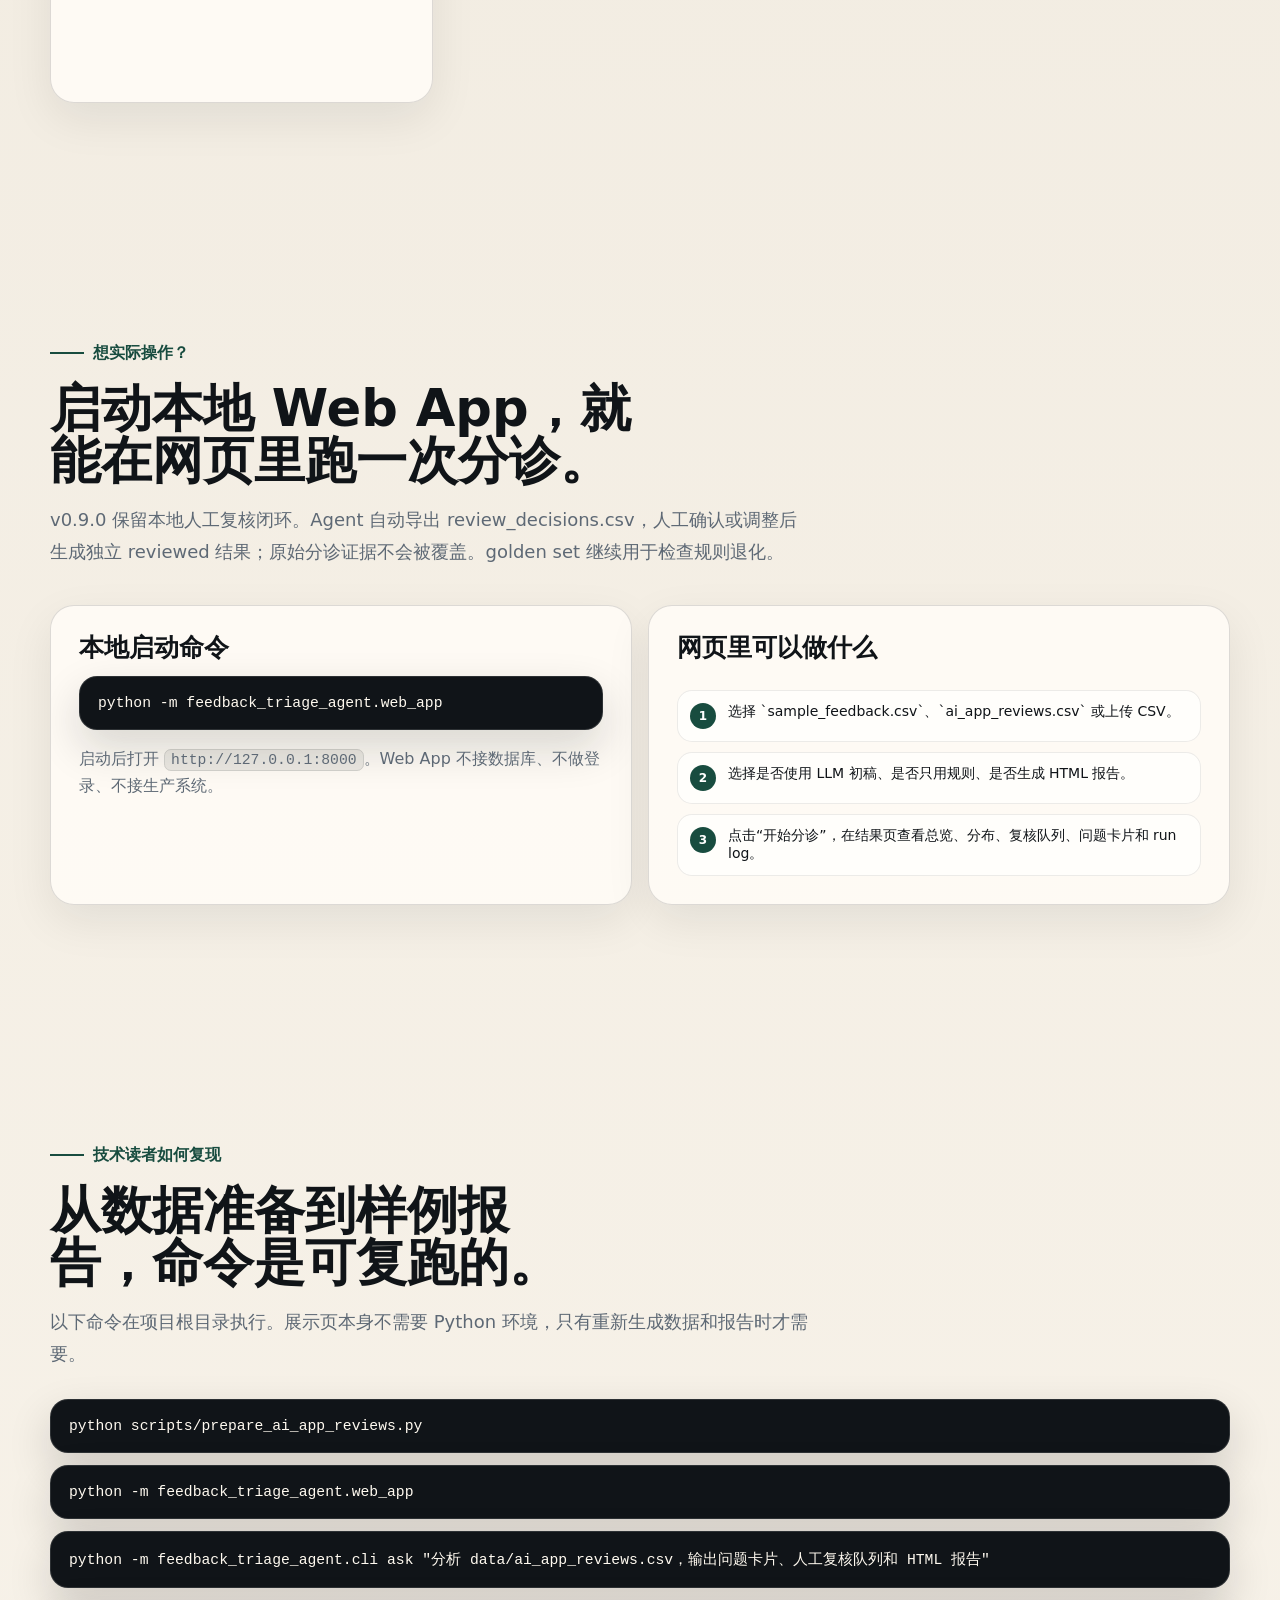
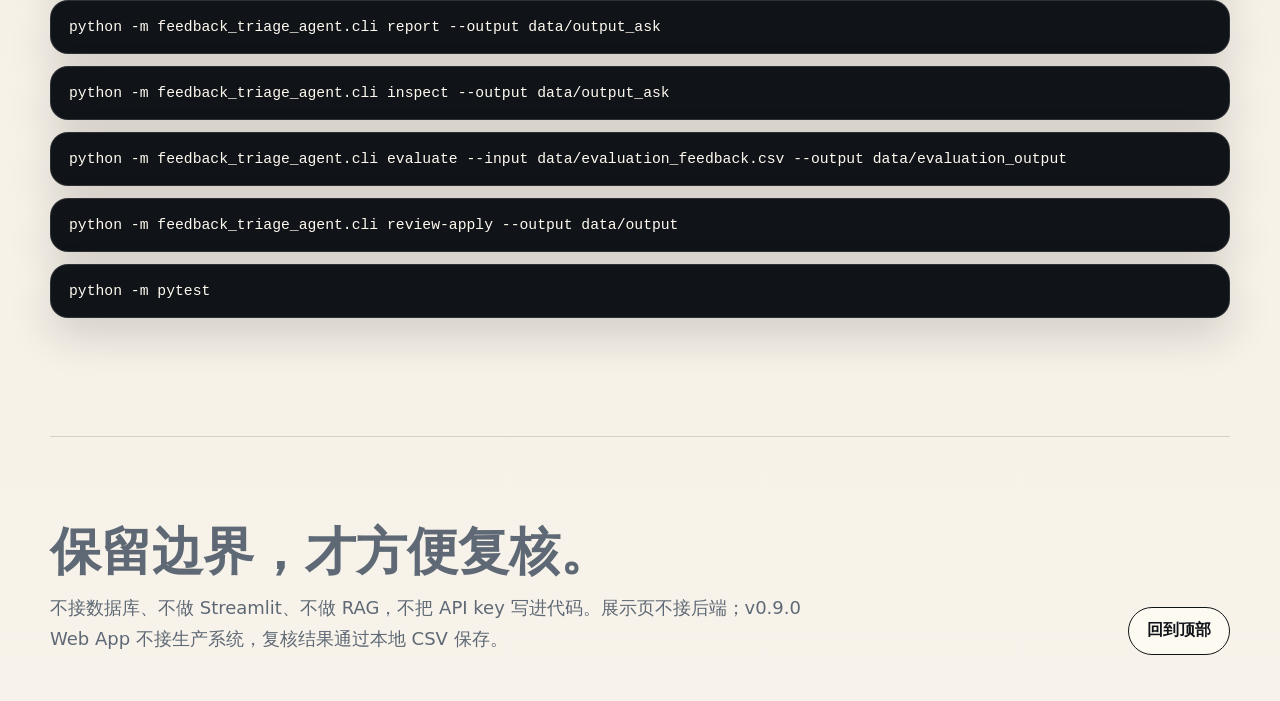
==== commit 1065f097: "Polish portfolio outputs for v0.9.0" ====
--- a/docs/index.html
+++ b/docs/index.html
@@ -601,6 +601,7 @@
         </p>
         <div class="hero-actions">
           <a class="button primary" href="demo-report.html">查看样例报告</a>
+          <a class="button secondary" href="portfolio_overview.md">30 秒项目说明</a>
           <a class="button secondary" href="#reproduce">查看复现命令</a>
         </div>
       </div>
@@ -662,7 +663,7 @@
 
         <article class="card span-4">
           <h3>输出不是一句总结</h3>
-          <p>它会生成问题卡片、QA、run log、结构化结果、`review_decisions.csv` 和静态报告；人工决策可继续生成 reviewed 结果。</p>
+          <p>它会生成问题卡片、QA、run log、结构化结果、产品周报摘要、`review_decisions.csv` 和静态报告；人工决策可继续生成 reviewed 结果。</p>
         </article>
 
         <article class="card span-4">
@@ -772,6 +773,10 @@
           <h3>triage_results.csv</h3>
           <p>结构化结果可继续分析，包含 `classification_source`、`llm_error` 和人工复核标记。</p>
         </article>
+        <article class="card span-4">
+          <h3>weekly_summary.md</h3>
+          <p>从结构化结果生成产品周报摘要，列出优先级、用户证据、建议跟进和复核状态。</p>
+        </article>
       </div>
     </section>
 
@@ -779,7 +784,7 @@
       <span class="section-kicker">想实际操作？</span>
       <h2 class="section-title">启动本地 Web App，就能在网页里跑一次分诊。</h2>
       <p class="section-copy">
-        v0.6 加入本地人工复核闭环。Agent 自动导出 review_decisions.csv，人工确认或调整后生成独立 reviewed 结果；原始分诊证据不会被覆盖。golden set 继续用于检查规则退化。
+        v0.9.0 保留本地人工复核闭环。Agent 自动导出 review_decisions.csv，人工确认或调整后生成独立 reviewed 结果；原始分诊证据不会被覆盖。golden set 继续用于检查规则退化。
       </p>
       <div class="bento">
         <article class="card span-6">
@@ -817,7 +822,7 @@
     <footer class="footer">
       <div>
         <h2 class="section-title" style="margin-bottom:14px;">保留边界，才方便复核。</h2>
-        <p class="section-copy">不接数据库、不做 Streamlit、不做 RAG，不把 API key 写进代码。展示页不接后端；v0.6 Web App 不接生产系统，复核结果通过本地 CSV 保存。</p>
+        <p class="section-copy">不接数据库、不做 Streamlit、不做 RAG，不把 API key 写进代码。展示页不接后端；v0.9.0 Web App 不接生产系统，复核结果通过本地 CSV 保存。</p>
       </div>
       <a class="button secondary" href="#top">回到顶部</a>
     </footer>
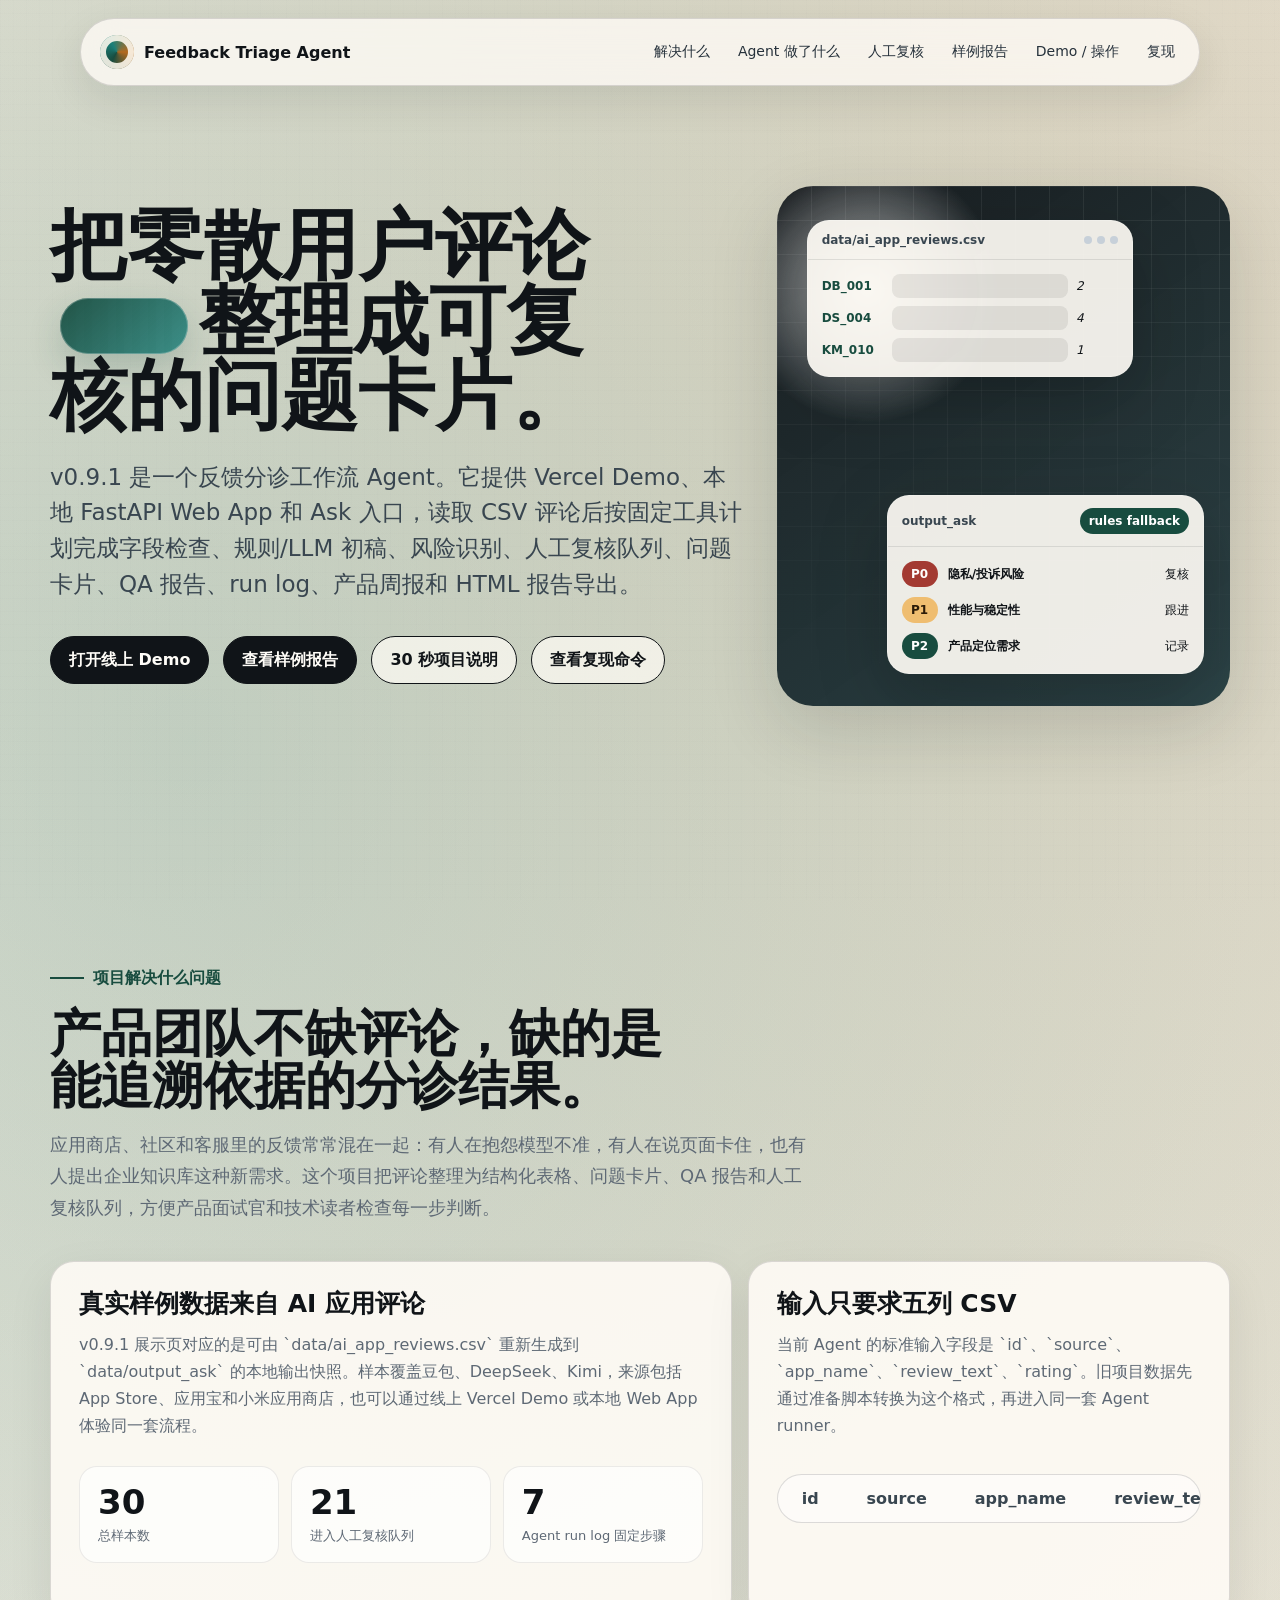
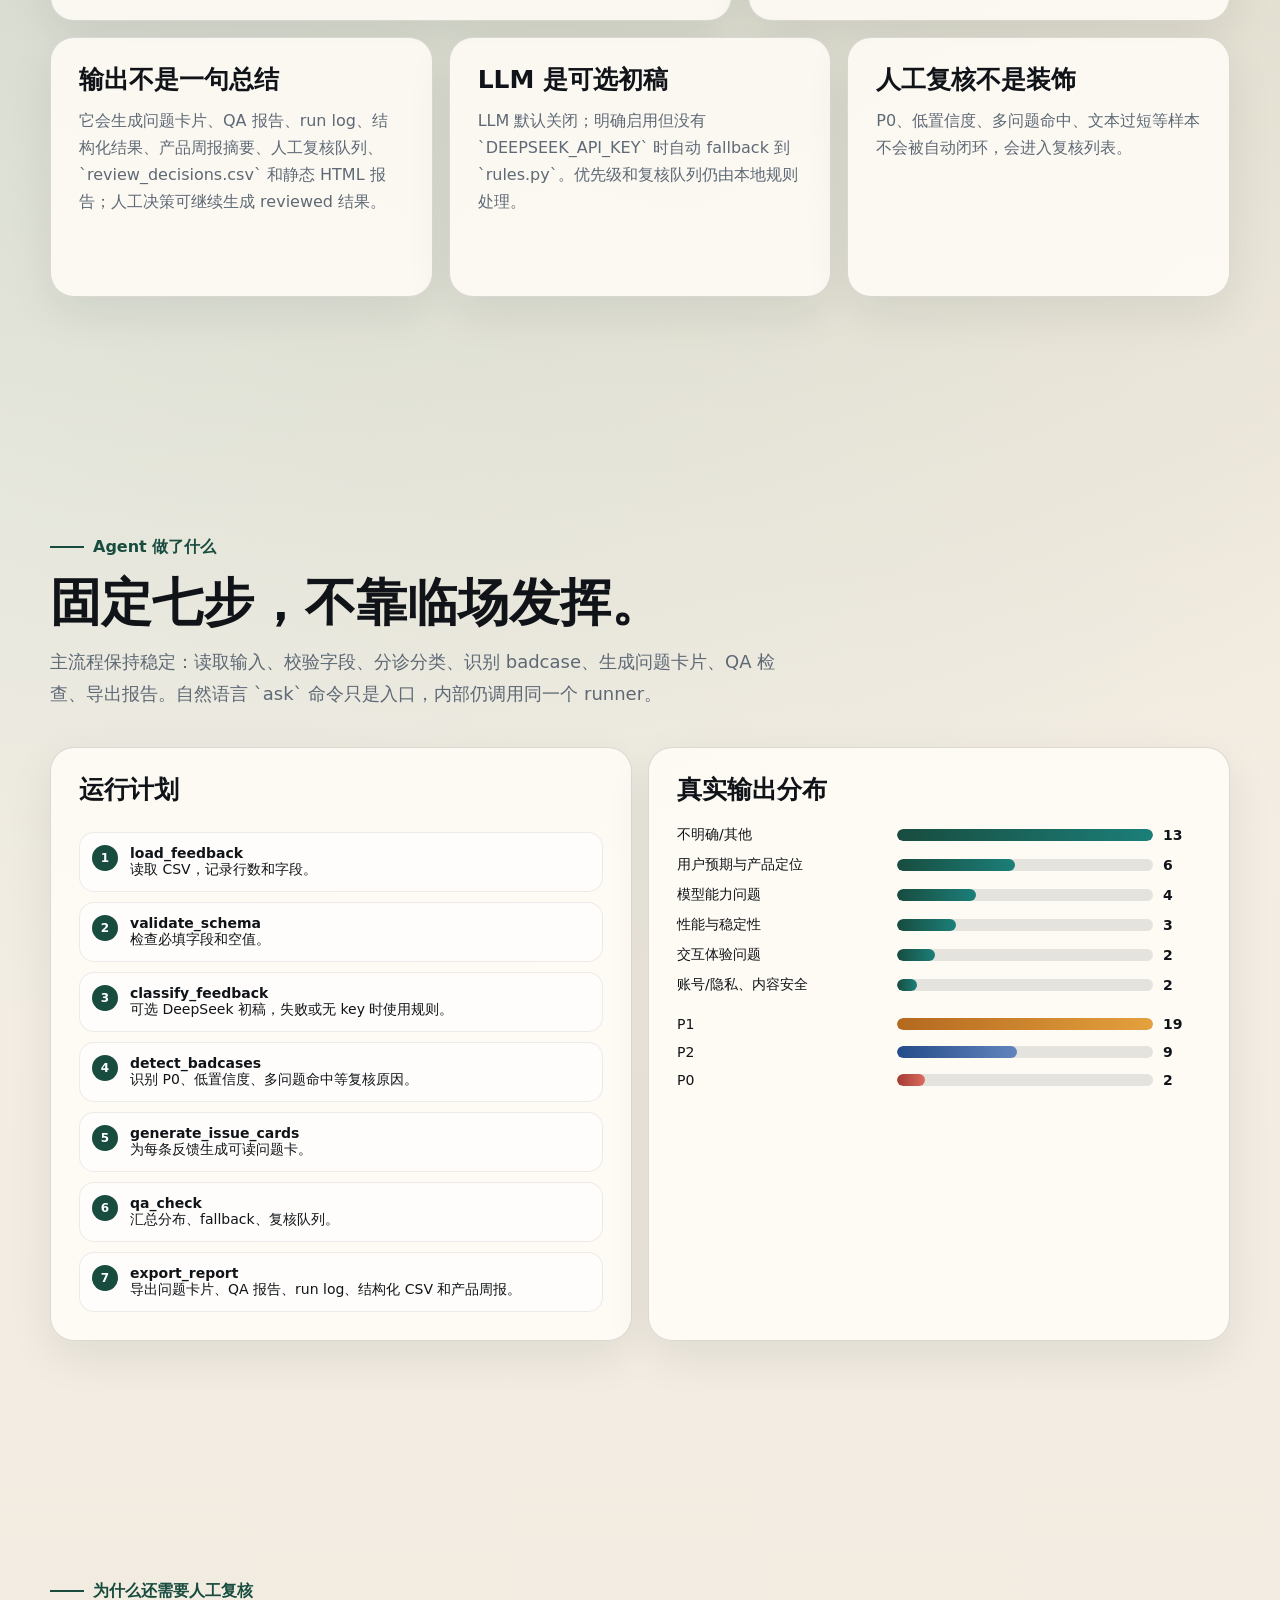
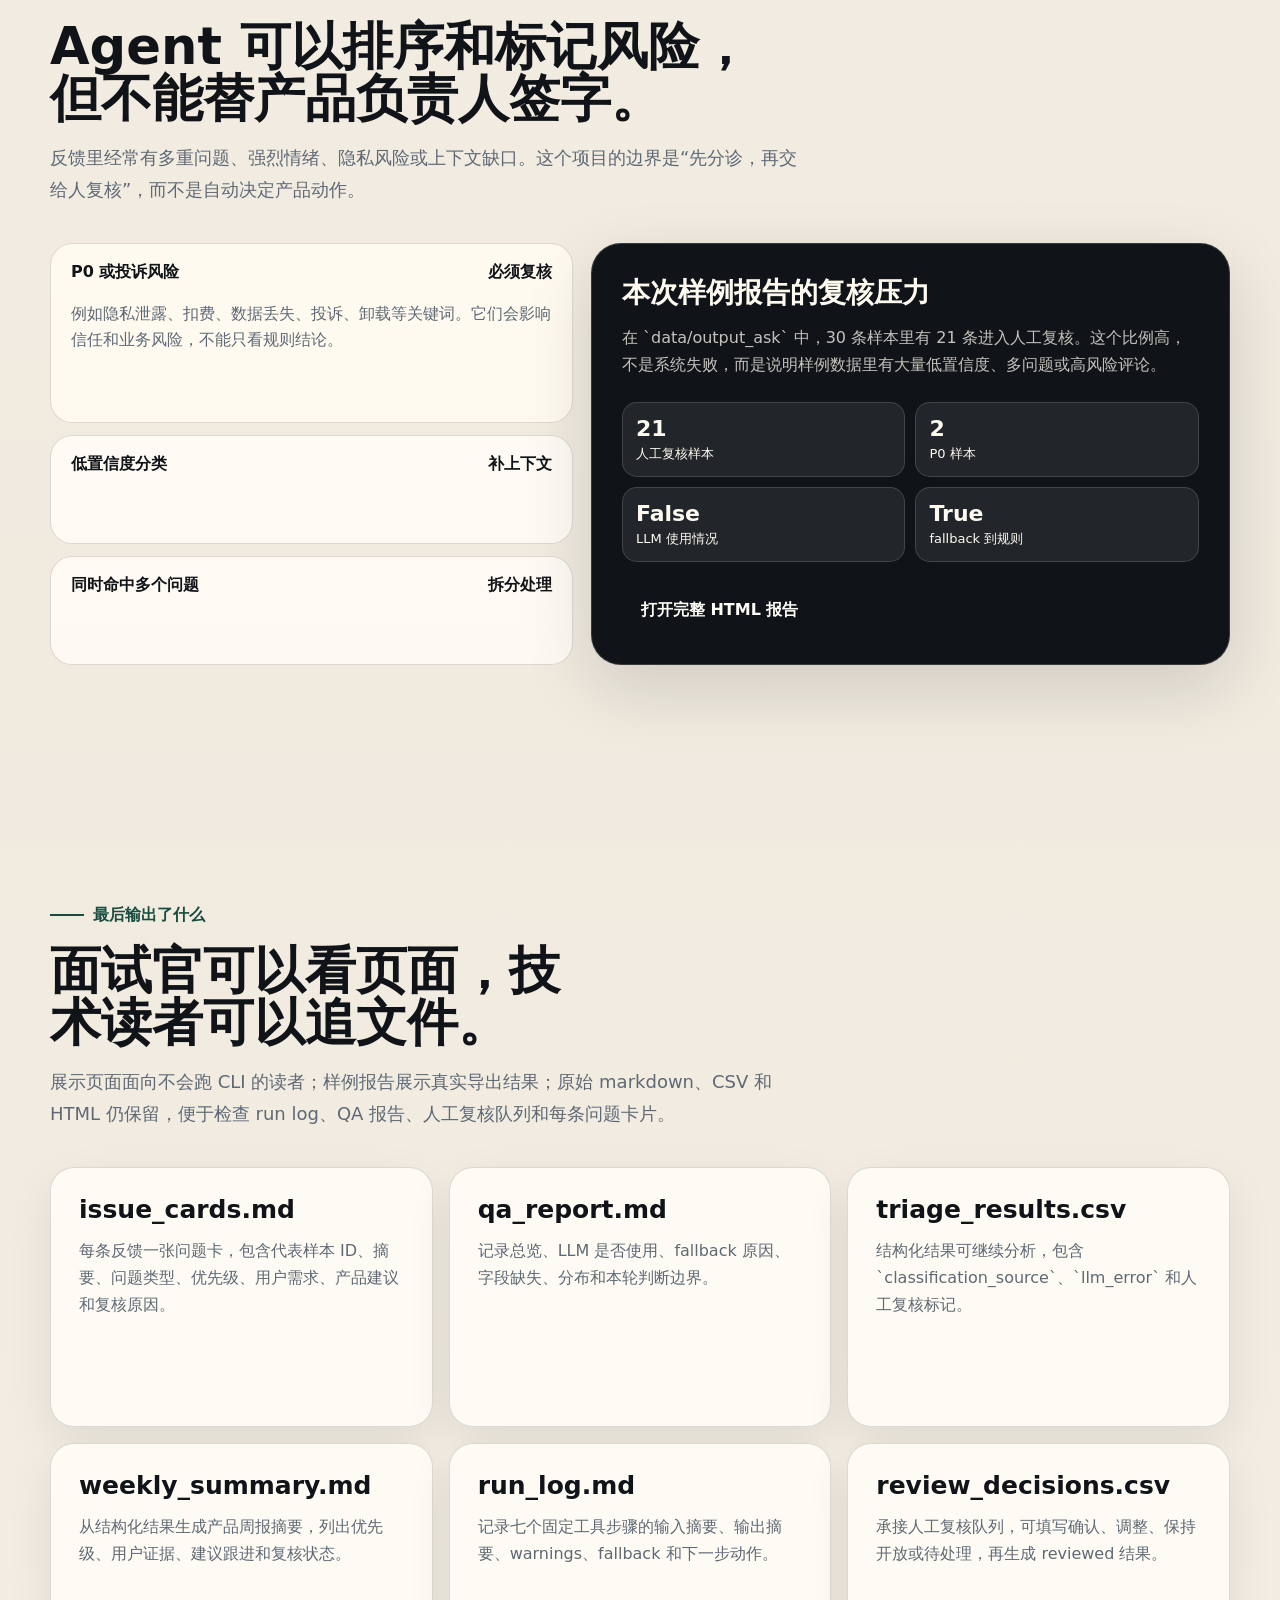
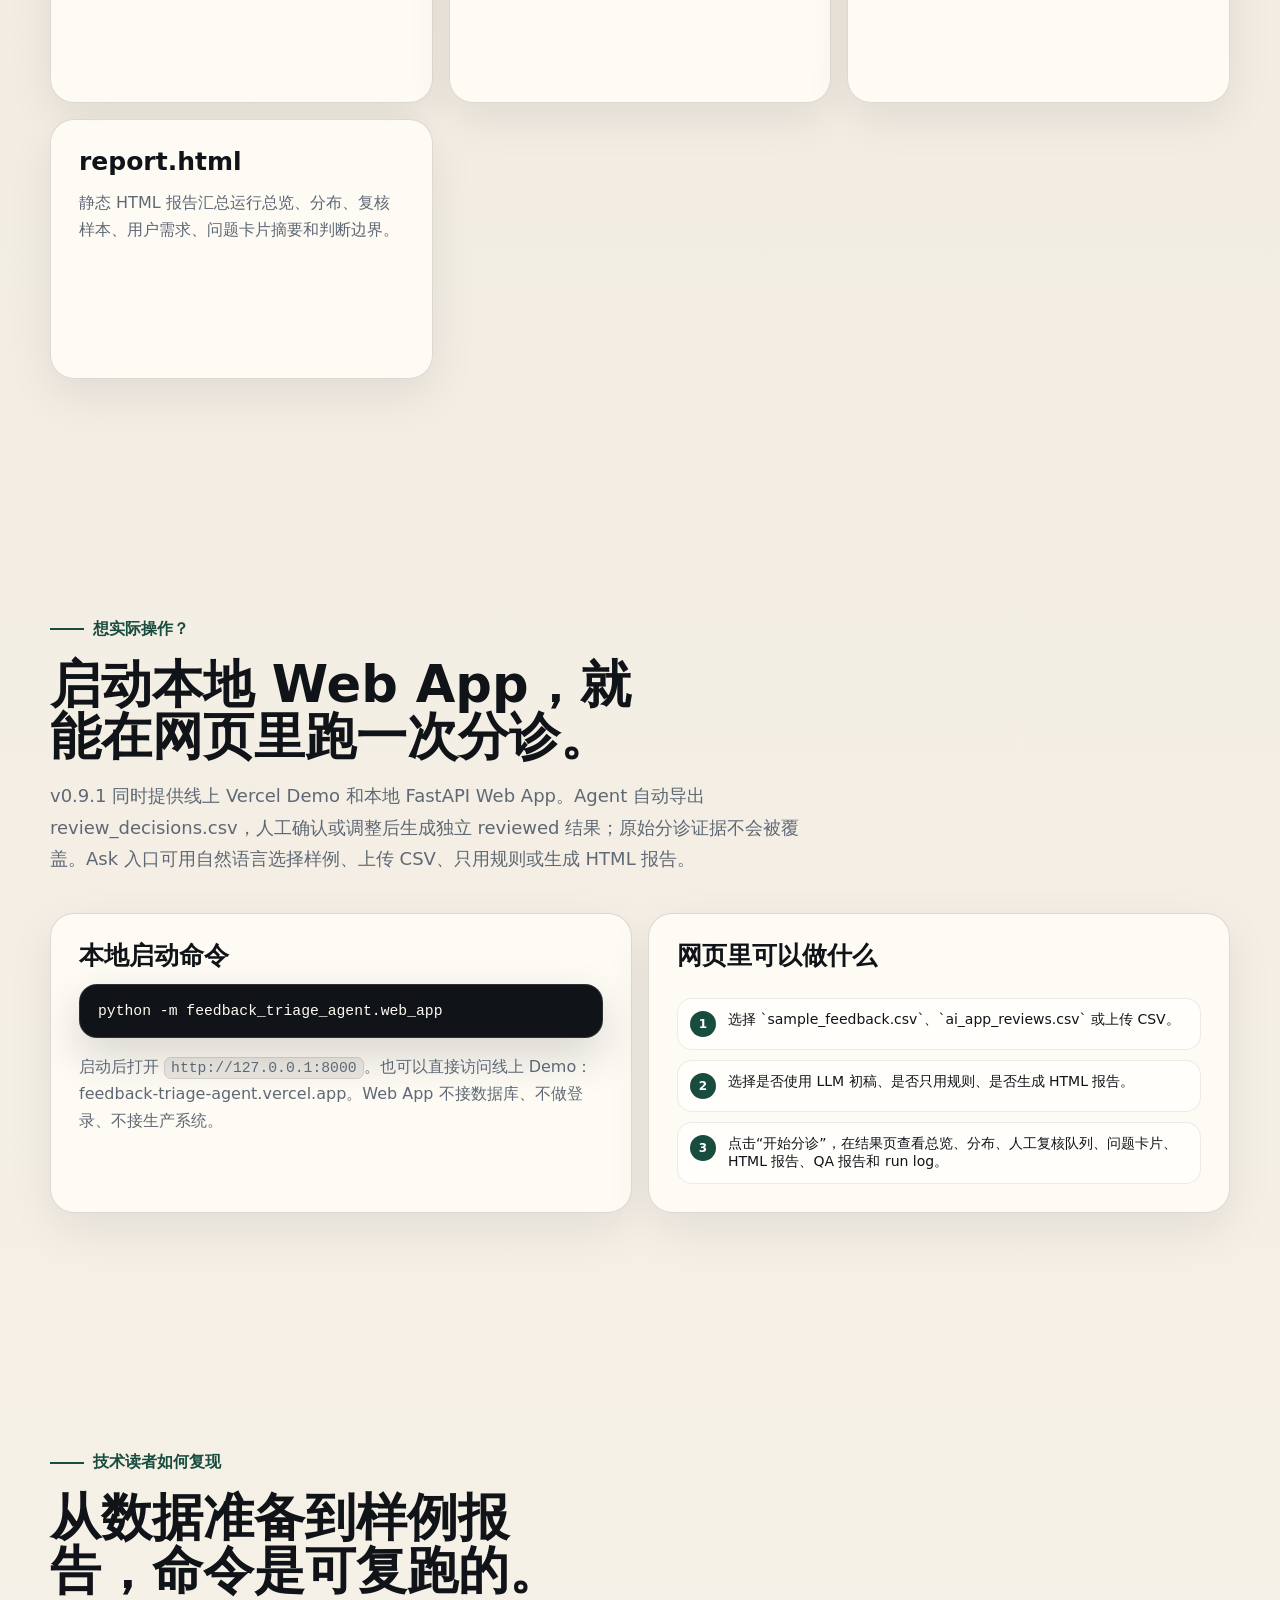
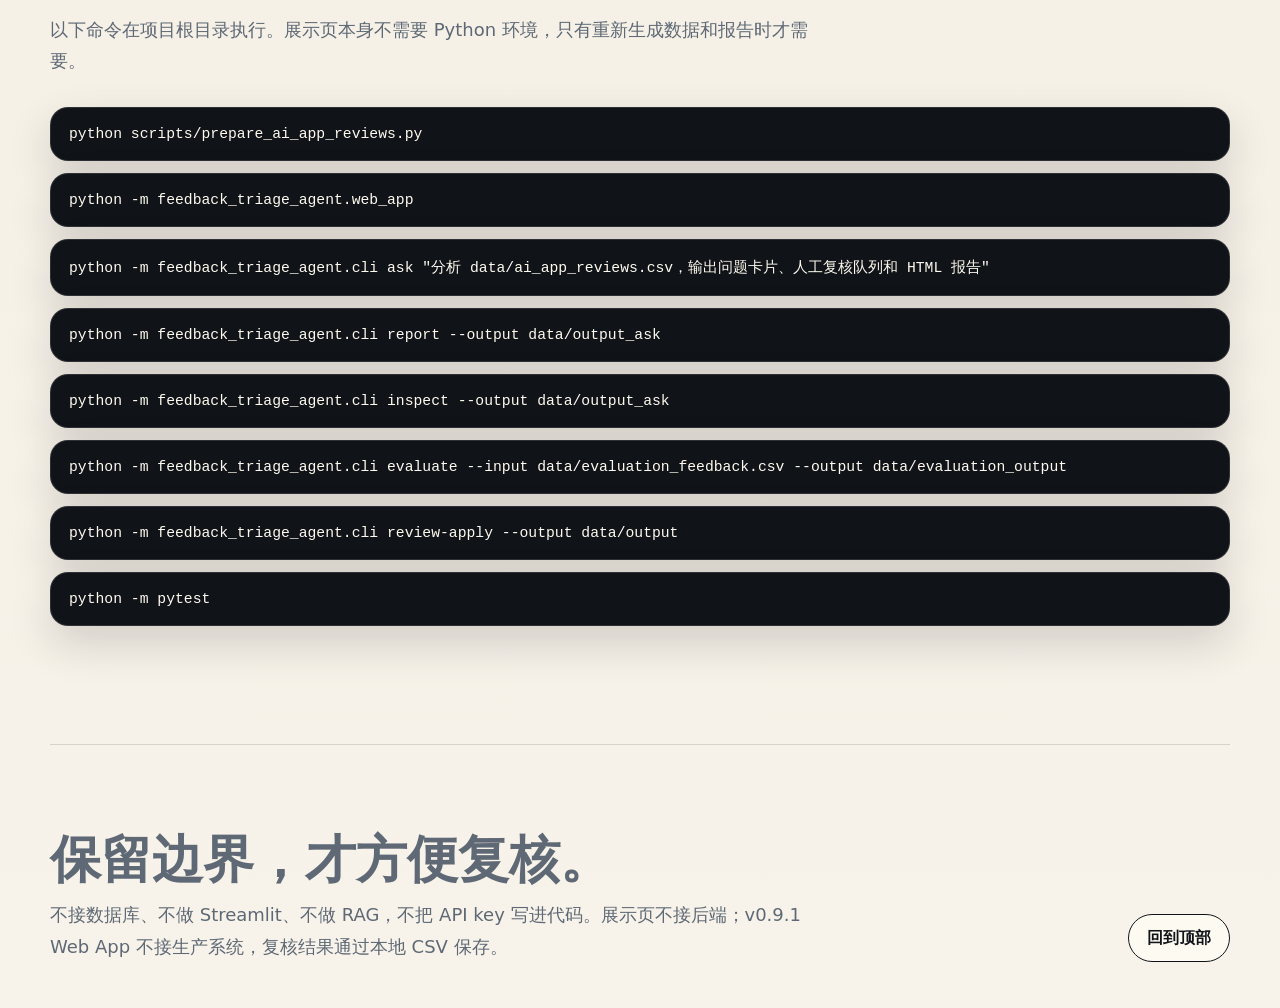
==== commit 86045606: "docs: improve portfolio presentation for feedback triage agent" ====
--- a/docs/index.html
+++ b/docs/index.html
@@ -3,7 +3,7 @@
 <head>
   <meta charset="utf-8">
   <meta name="viewport" content="width=device-width, initial-scale=1">
-  <title>Feedback Triage Agent 展示入口</title>
+  <title>Feedback Triage Agent v0.9.1 展示入口</title>
   <style>
     :root {
       --ink: #101418;
@@ -587,7 +587,7 @@
       <a href="#agent">Agent 做了什么</a>
       <a href="#review">人工复核</a>
       <a href="#report">样例报告</a>
-      <a href="#webapp">实际操作</a>
+      <a href="#webapp">Demo / 操作</a>
       <a href="#reproduce">复现</a>
     </div>
   </nav>
@@ -597,9 +597,10 @@
       <div data-reveal>
         <h1>把零散用户评论<span class="inline-signal" aria-hidden="true"></span>整理成可复核的问题卡片。</h1>
         <p class="hero-copy">
-          这是一个反馈分诊工作流 Agent。它读取 CSV 评论，按固定工具计划完成字段检查、规则/LLM 初稿、风险识别、人工复核队列和报告导出。它不是开放式聊天机器人。
+          v0.9.1 是一个反馈分诊工作流 Agent。它提供 Vercel Demo、本地 FastAPI Web App 和 Ask 入口，读取 CSV 评论后按固定工具计划完成字段检查、规则/LLM 初稿、风险识别、人工复核队列、问题卡片、QA 报告、run log、产品周报和 HTML 报告导出。
         </p>
         <div class="hero-actions">
+          <a class="button primary" href="https://feedback-triage-agent.vercel.app/">打开线上 Demo</a>
           <a class="button primary" href="demo-report.html">查看样例报告</a>
           <a class="button secondary" href="portfolio_overview.md">30 秒项目说明</a>
           <a class="button secondary" href="#reproduce">查看复现命令</a>
@@ -642,7 +643,7 @@
       <div class="bento">
         <article class="card span-7 tall">
           <h3>真实样例数据来自 AI 应用评论</h3>
-          <p>展示页展示的是可由 `data/ai_app_reviews.csv` 重新生成到 `data/output_ask` 的本地输出快照。样本覆盖豆包、DeepSeek、Kimi，来源包括 App Store、应用宝和小米应用商店。</p>
+          <p>v0.9.1 展示页对应的是可由 `data/ai_app_reviews.csv` 重新生成到 `data/output_ask` 的本地输出快照。样本覆盖豆包、DeepSeek、Kimi，来源包括 App Store、应用宝和小米应用商店，也可以通过线上 Vercel Demo 或本地 Web App 体验同一套流程。</p>
           <div class="metric-grid">
             <div class="metric"><strong>30</strong><span>总样本数</span></div>
             <div class="metric"><strong>21</strong><span>进入人工复核队列</span></div>
@@ -663,7 +664,7 @@
 
         <article class="card span-4">
           <h3>输出不是一句总结</h3>
-          <p>它会生成问题卡片、QA、run log、结构化结果、产品周报摘要、`review_decisions.csv` 和静态报告；人工决策可继续生成 reviewed 结果。</p>
+          <p>它会生成问题卡片、QA 报告、run log、结构化结果、产品周报摘要、人工复核队列、`review_decisions.csv` 和静态 HTML 报告；人工决策可继续生成 reviewed 结果。</p>
         </article>
 
         <article class="card span-4">
@@ -694,7 +695,7 @@
             <div class="flow-step"><i>4</i><span><strong>detect_badcases</strong><br>识别 P0、低置信度、多问题命中等复核原因。</span></div>
             <div class="flow-step"><i>5</i><span><strong>generate_issue_cards</strong><br>为每条反馈生成可读问题卡。</span></div>
             <div class="flow-step"><i>6</i><span><strong>qa_check</strong><br>汇总分布、fallback、复核队列。</span></div>
-            <div class="flow-step"><i>7</i><span><strong>export_report</strong><br>导出 markdown 和 CSV 结果。</span></div>
+            <div class="flow-step"><i>7</i><span><strong>export_report</strong><br>导出问题卡片、QA 报告、run log、结构化 CSV 和产品周报。</span></div>
           </div>
         </article>
 
@@ -758,7 +759,7 @@
       <span class="section-kicker">最后输出了什么</span>
       <h2 class="section-title">面试官可以看页面，技术读者可以追文件。</h2>
       <p class="section-copy">
-        展示页面向不会跑 CLI 的读者；样例报告展示真实导出结果；原始 markdown 和 CSV 仍保留，便于检查 run log、QA 和每条问题卡片。
+        展示页面面向不会跑 CLI 的读者；样例报告展示真实导出结果；原始 markdown、CSV 和 HTML 仍保留，便于检查 run log、QA 报告、人工复核队列和每条问题卡片。
       </p>
       <div class="bento">
         <article class="card span-4">
@@ -776,6 +777,18 @@
         <article class="card span-4">
           <h3>weekly_summary.md</h3>
           <p>从结构化结果生成产品周报摘要，列出优先级、用户证据、建议跟进和复核状态。</p>
+        </article>
+        <article class="card span-4">
+          <h3>run_log.md</h3>
+          <p>记录七个固定工具步骤的输入摘要、输出摘要、warnings、fallback 和下一步动作。</p>
+        </article>
+        <article class="card span-4">
+          <h3>review_decisions.csv</h3>
+          <p>承接人工复核队列，可填写确认、调整、保持开放或待处理，再生成 reviewed 结果。</p>
+        </article>
+        <article class="card span-4">
+          <h3>report.html</h3>
+          <p>静态 HTML 报告汇总运行总览、分布、复核样本、用户需求、问题卡片摘要和判断边界。</p>
         </article>
       </div>
     </section>
@@ -784,20 +797,20 @@
       <span class="section-kicker">想实际操作？</span>
       <h2 class="section-title">启动本地 Web App，就能在网页里跑一次分诊。</h2>
       <p class="section-copy">
-        v0.9.0 保留本地人工复核闭环。Agent 自动导出 review_decisions.csv，人工确认或调整后生成独立 reviewed 结果；原始分诊证据不会被覆盖。golden set 继续用于检查规则退化。
+        v0.9.1 同时提供线上 Vercel Demo 和本地 FastAPI Web App。Agent 自动导出 review_decisions.csv，人工确认或调整后生成独立 reviewed 结果；原始分诊证据不会被覆盖。Ask 入口可用自然语言选择样例、上传 CSV、只用规则或生成 HTML 报告。
       </p>
       <div class="bento">
         <article class="card span-6">
           <h3>本地启动命令</h3>
           <pre><code>python -m feedback_triage_agent.web_app</code></pre>
-          <p style="margin-top:16px;">启动后打开 <code>http://127.0.0.1:8000</code>。Web App 不接数据库、不做登录、不接生产系统。</p>
+          <p style="margin-top:16px;">启动后打开 <code>http://127.0.0.1:8000</code>。也可以直接访问线上 Demo：<a href="https://feedback-triage-agent.vercel.app/">feedback-triage-agent.vercel.app</a>。Web App 不接数据库、不做登录、不接生产系统。</p>
         </article>
         <article class="card span-6">
           <h3>网页里可以做什么</h3>
           <div class="flow">
             <div class="flow-step"><i>1</i><span>选择 `sample_feedback.csv`、`ai_app_reviews.csv` 或上传 CSV。</span></div>
             <div class="flow-step"><i>2</i><span>选择是否使用 LLM 初稿、是否只用规则、是否生成 HTML 报告。</span></div>
-            <div class="flow-step"><i>3</i><span>点击“开始分诊”，在结果页查看总览、分布、复核队列、问题卡片和 run log。</span></div>
+            <div class="flow-step"><i>3</i><span>点击“开始分诊”，在结果页查看总览、分布、人工复核队列、问题卡片、HTML 报告、QA 报告和 run log。</span></div>
           </div>
         </article>
       </div>
@@ -822,7 +835,7 @@
     <footer class="footer">
       <div>
         <h2 class="section-title" style="margin-bottom:14px;">保留边界，才方便复核。</h2>
-        <p class="section-copy">不接数据库、不做 Streamlit、不做 RAG，不把 API key 写进代码。展示页不接后端；v0.9.0 Web App 不接生产系统，复核结果通过本地 CSV 保存。</p>
+        <p class="section-copy">不接数据库、不做 Streamlit、不做 RAG，不把 API key 写进代码。展示页不接后端；v0.9.1 Web App 不接生产系统，复核结果通过本地 CSV 保存。</p>
       </div>
       <a class="button secondary" href="#top">回到顶部</a>
     </footer>
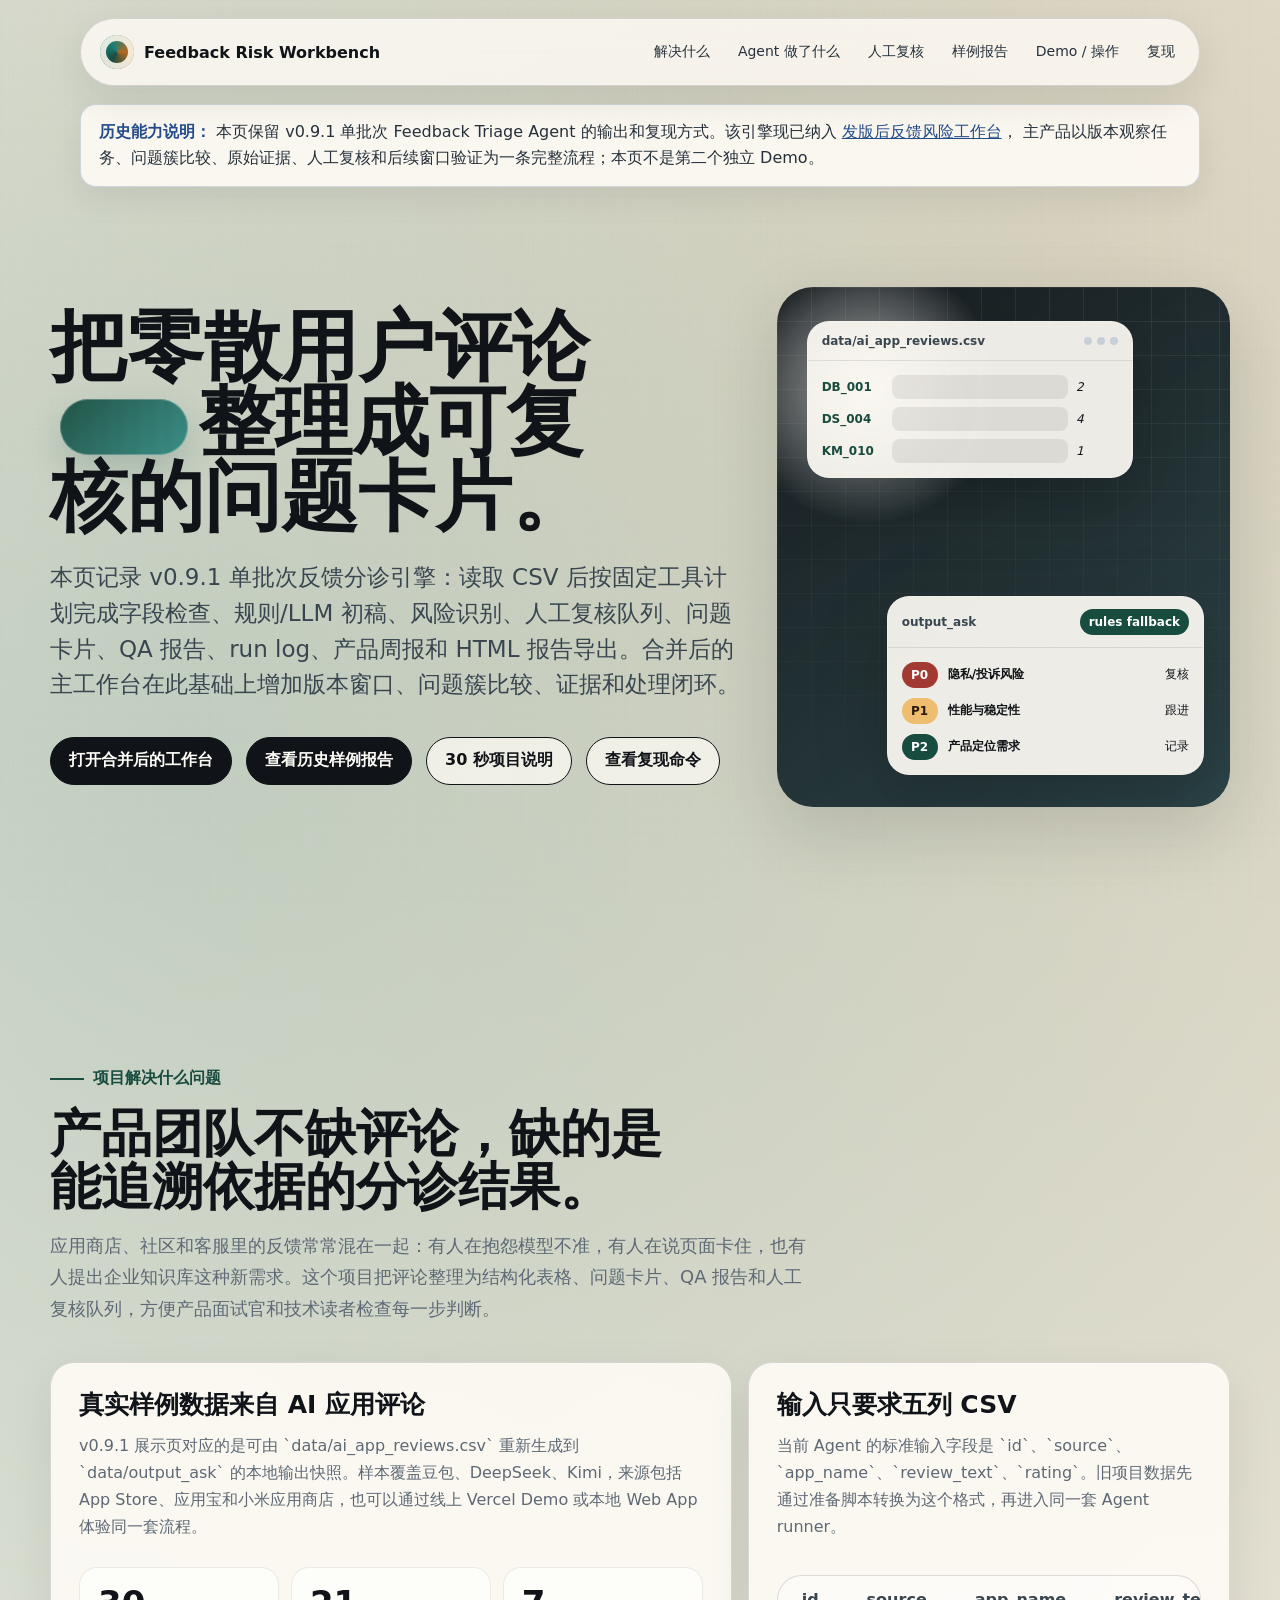
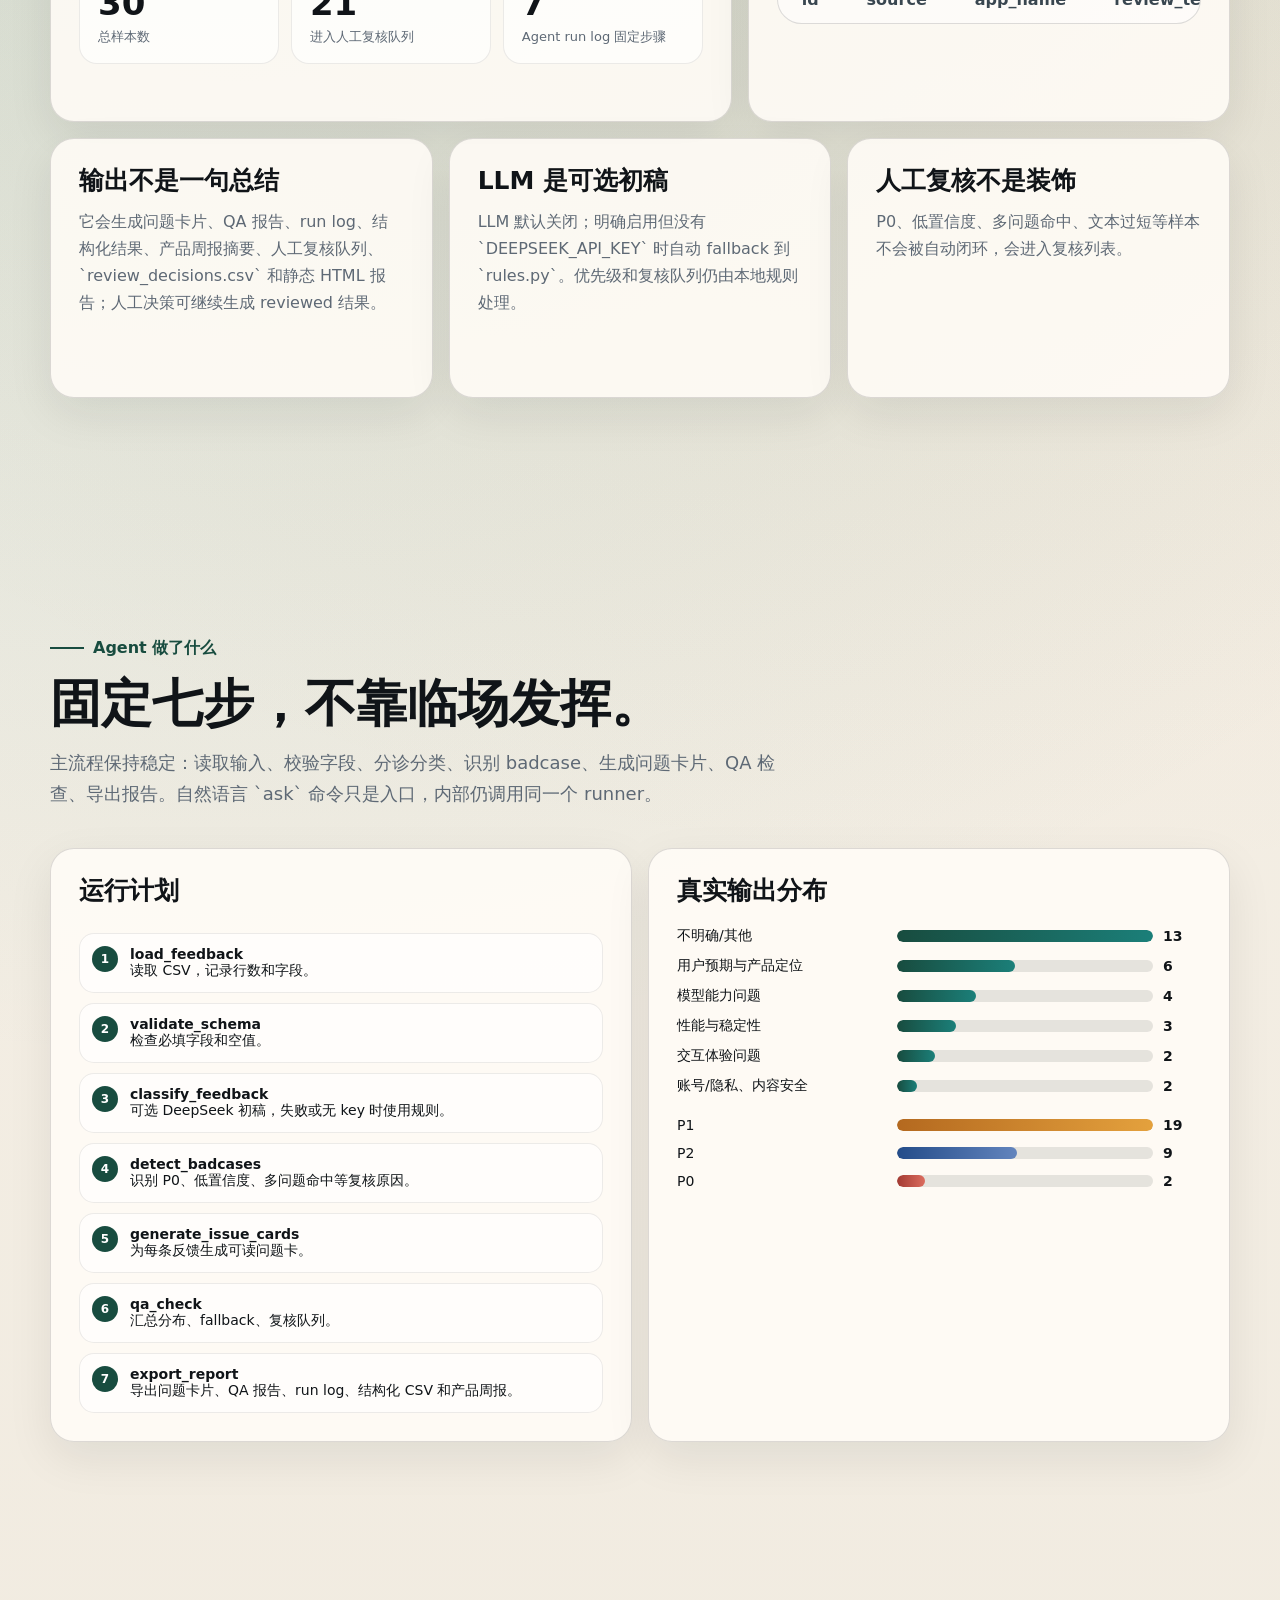
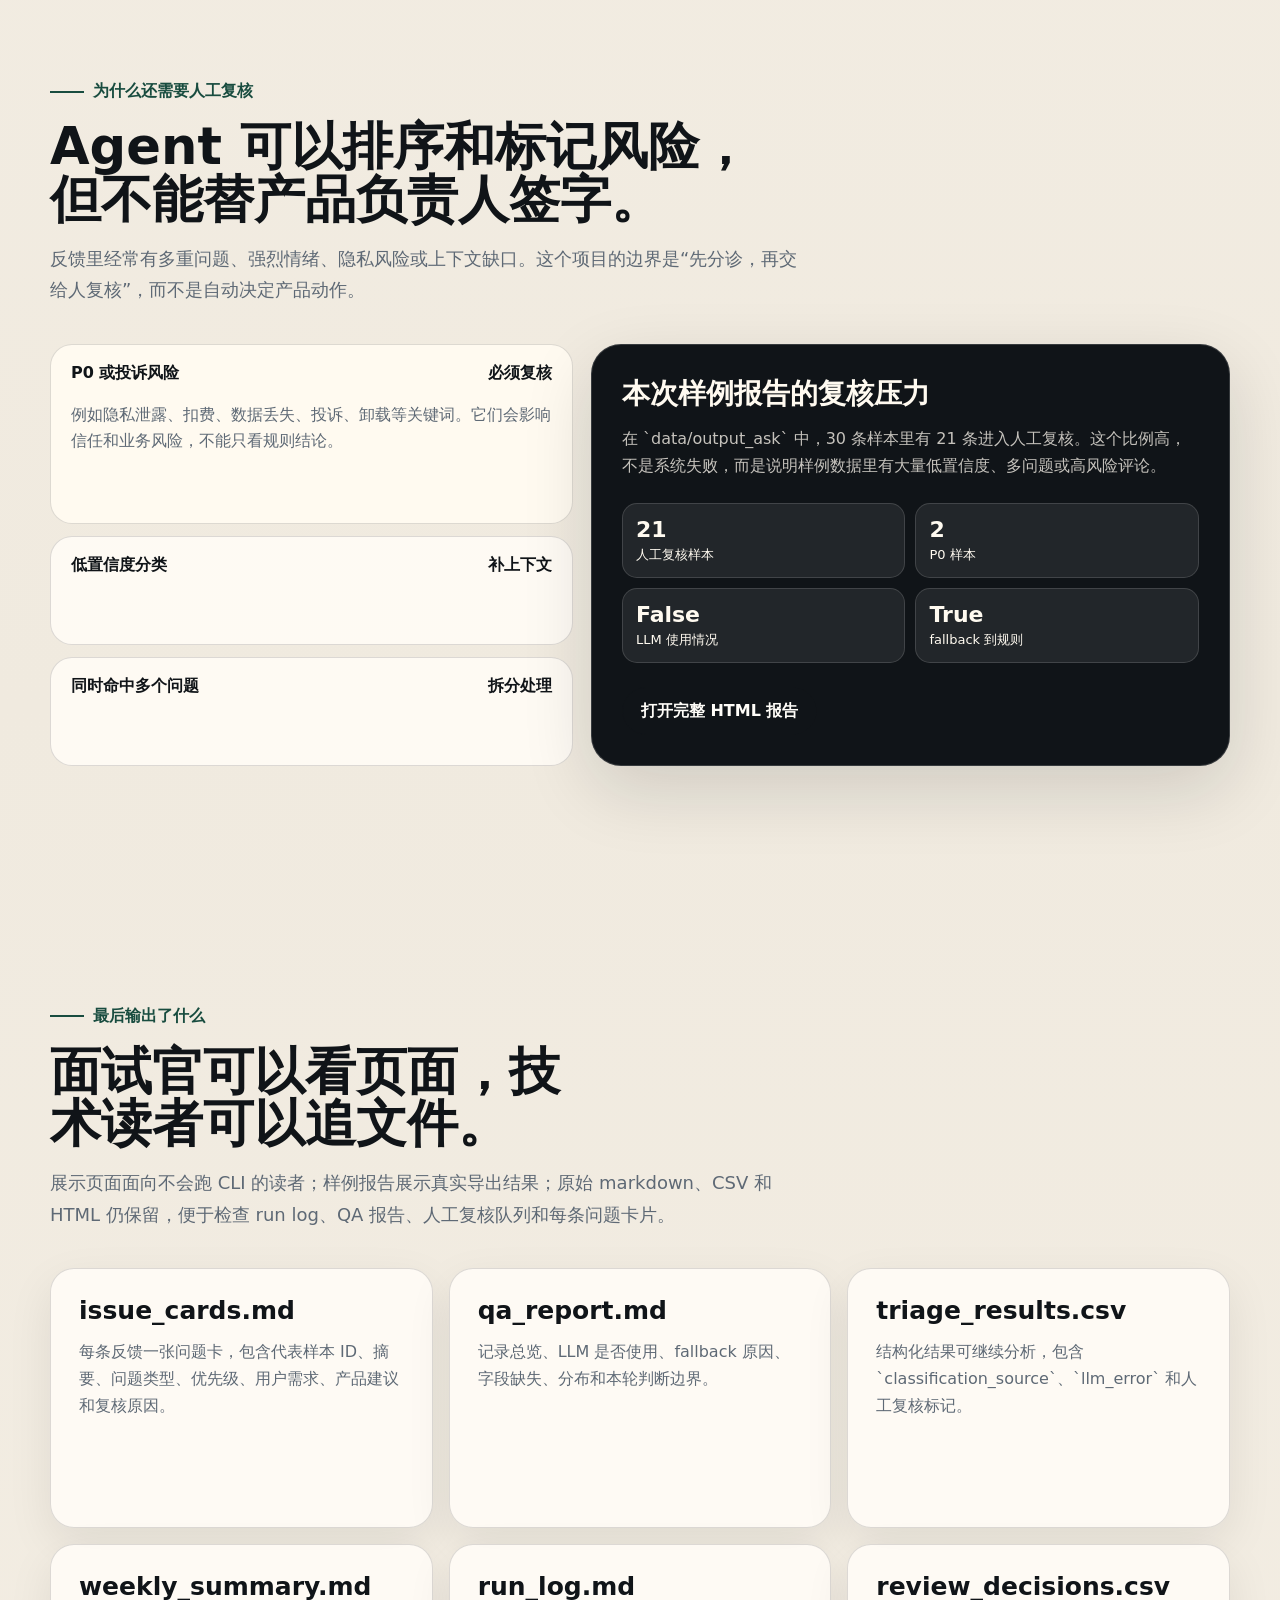
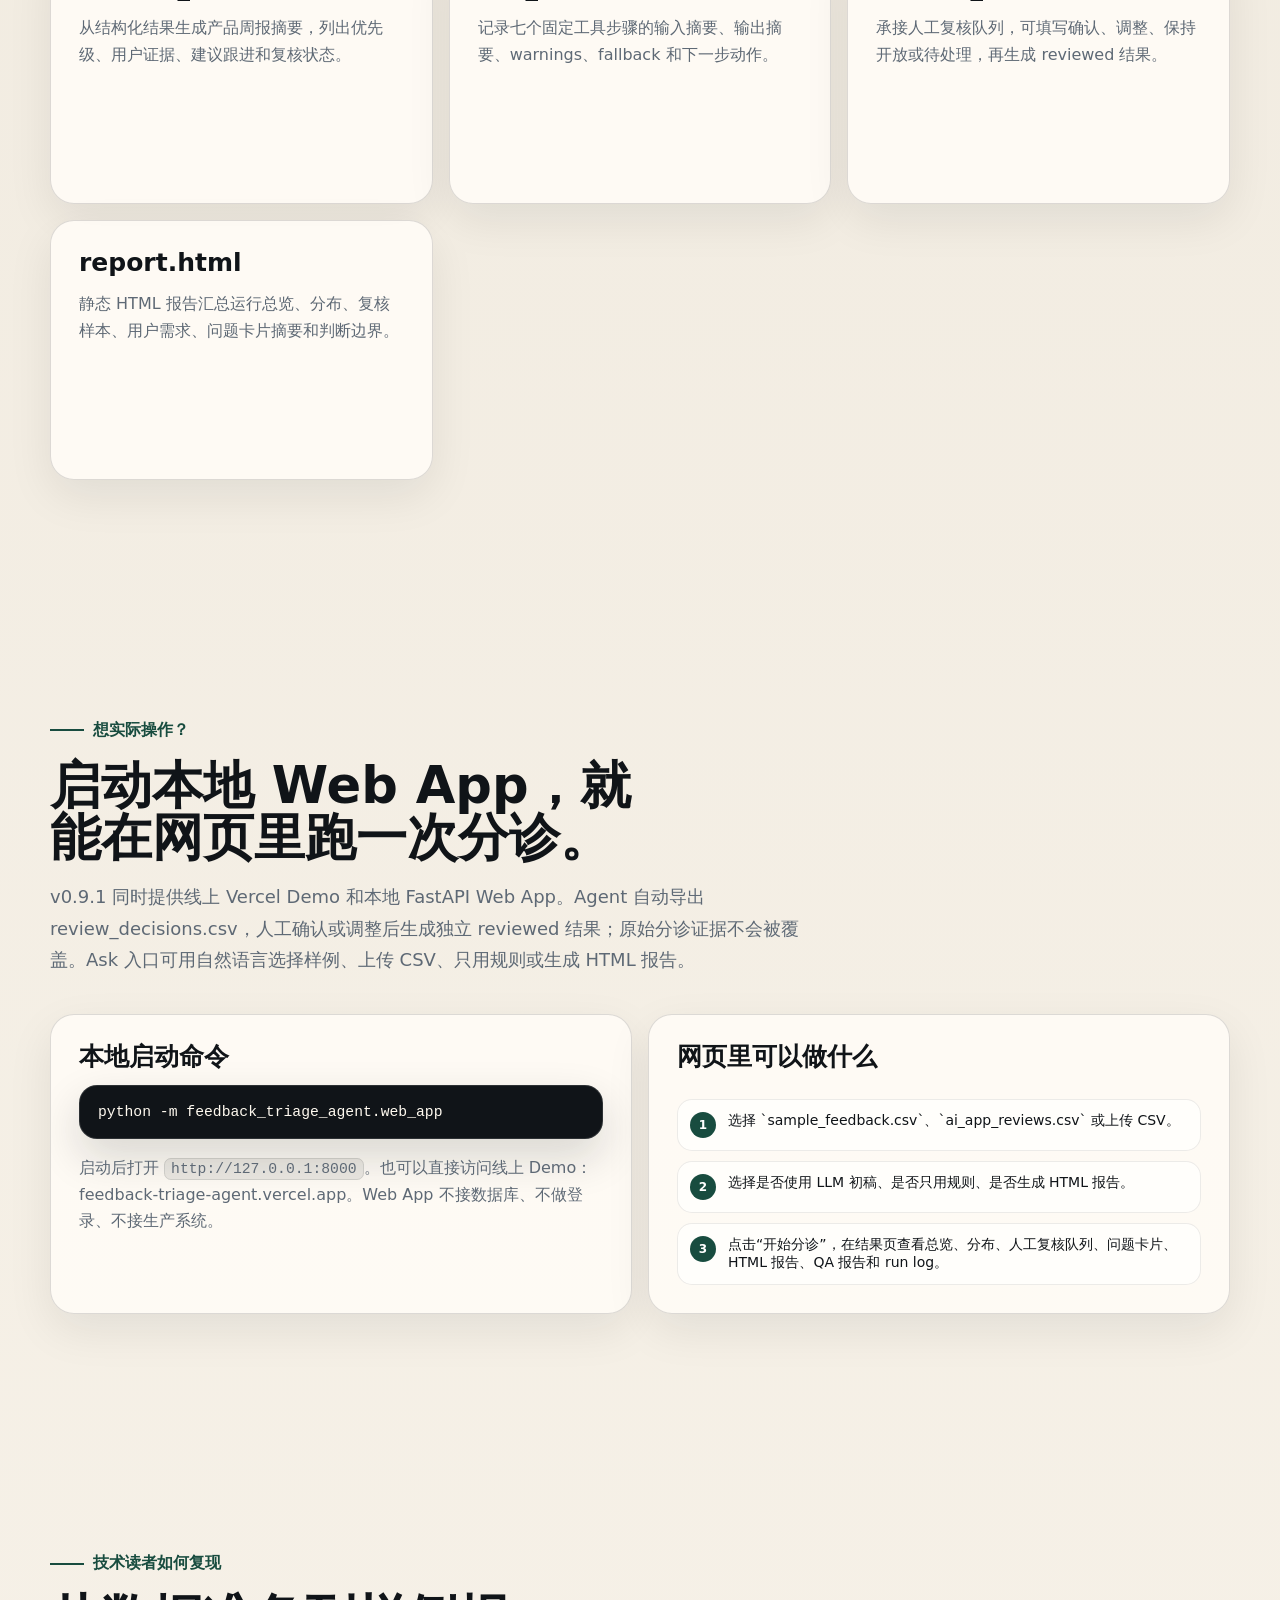
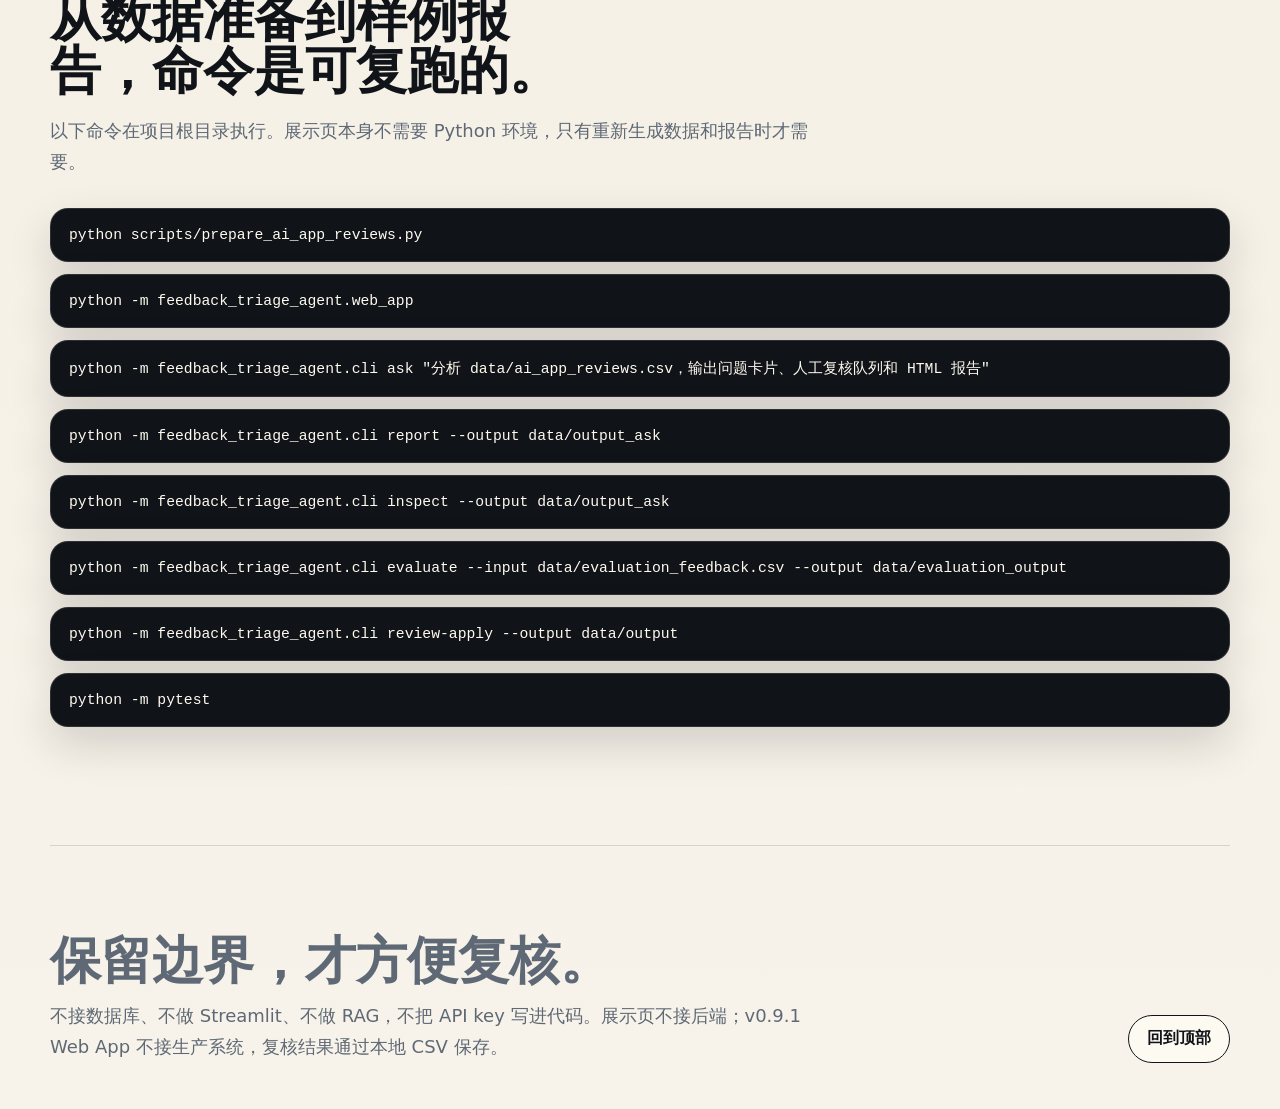
==== commit 5b5964a6: "feat: finalize unified release feedback risk workbench" ====
--- a/docs/index.html
+++ b/docs/index.html
@@ -3,7 +3,7 @@
 <head>
   <meta charset="utf-8">
   <meta name="viewport" content="width=device-width, initial-scale=1">
-  <title>Feedback Triage Agent v0.9.1 展示入口</title>
+  <title>历史分诊引擎说明 | 发版后反馈风险工作台</title>
   <style>
     :root {
       --ink: #101418;
@@ -118,6 +118,23 @@
       margin: 0 auto;
     }
 
+    .archive-notice {
+      position: relative;
+      z-index: 2;
+      width: min(1120px, calc(100% - 32px));
+      margin: 18px auto 0;
+      padding: 14px 18px;
+      border: 1px solid rgba(36, 76, 137, 0.2);
+      border-radius: 16px;
+      color: #26313b;
+      background: rgba(255, 252, 246, 0.88);
+      box-shadow: 0 12px 32px rgba(16, 20, 24, 0.07);
+      line-height: 1.65;
+    }
+
+    .archive-notice strong { color: var(--blue); }
+    .archive-notice a { color: var(--blue); text-decoration: underline; }
+
     .hero {
       min-height: 760px;
       display: grid;
@@ -580,7 +597,7 @@
   <nav class="nav" aria-label="项目导航">
     <a class="brand" href="#top">
       <span class="brand-mark" aria-hidden="true"></span>
-      <span>Feedback Triage Agent</span>
+      <span>Feedback Risk Workbench</span>
     </a>
     <div class="nav-links">
       <a href="#problem">解决什么</a>
@@ -592,16 +609,23 @@
     </div>
   </nav>
 
+  <aside class="archive-notice">
+    <strong>历史能力说明：</strong>
+    本页保留 v0.9.1 单批次 Feedback Triage Agent 的输出和复现方式。该引擎现已纳入
+    <a href="https://feedback-triage-agent.vercel.app/">发版后反馈风险工作台</a>，
+    主产品以版本观察任务、问题簇比较、原始证据、人工复核和后续窗口验证为一条完整流程；本页不是第二个独立 Demo。
+  </aside>
+
   <main id="top">
     <header class="hero">
       <div data-reveal>
         <h1>把零散用户评论<span class="inline-signal" aria-hidden="true"></span>整理成可复核的问题卡片。</h1>
         <p class="hero-copy">
-          v0.9.1 是一个反馈分诊工作流 Agent。它提供 Vercel Demo、本地 FastAPI Web App 和 Ask 入口，读取 CSV 评论后按固定工具计划完成字段检查、规则/LLM 初稿、风险识别、人工复核队列、问题卡片、QA 报告、run log、产品周报和 HTML 报告导出。
+          本页记录 v0.9.1 单批次反馈分诊引擎：读取 CSV 后按固定工具计划完成字段检查、规则/LLM 初稿、风险识别、人工复核队列、问题卡片、QA 报告、run log、产品周报和 HTML 报告导出。合并后的主工作台在此基础上增加版本窗口、问题簇比较、证据和处理闭环。
         </p>
         <div class="hero-actions">
-          <a class="button primary" href="https://feedback-triage-agent.vercel.app/">打开线上 Demo</a>
-          <a class="button primary" href="demo-report.html">查看样例报告</a>
+          <a class="button primary" href="https://feedback-triage-agent.vercel.app/">打开合并后的工作台</a>
+          <a class="button primary" href="demo-report.html">查看历史样例报告</a>
           <a class="button secondary" href="portfolio_overview.md">30 秒项目说明</a>
           <a class="button secondary" href="#reproduce">查看复现命令</a>
         </div>
